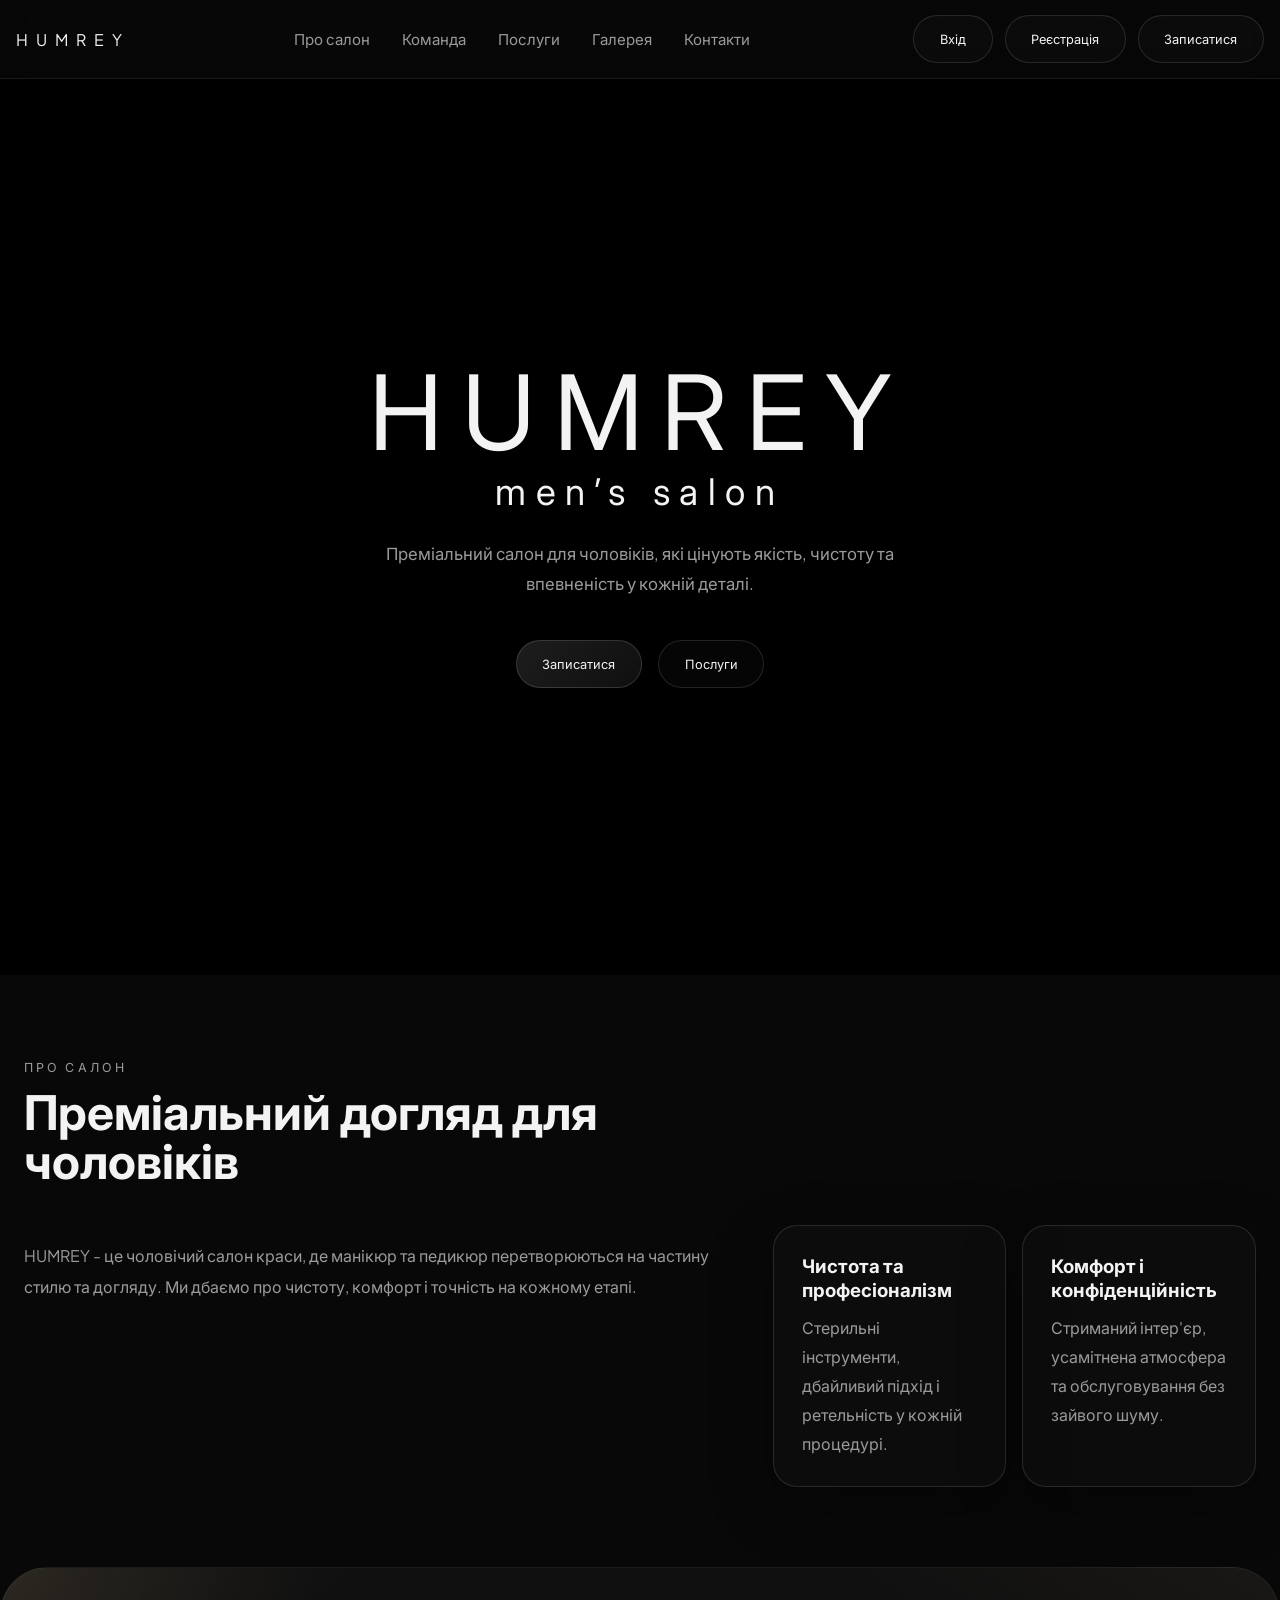
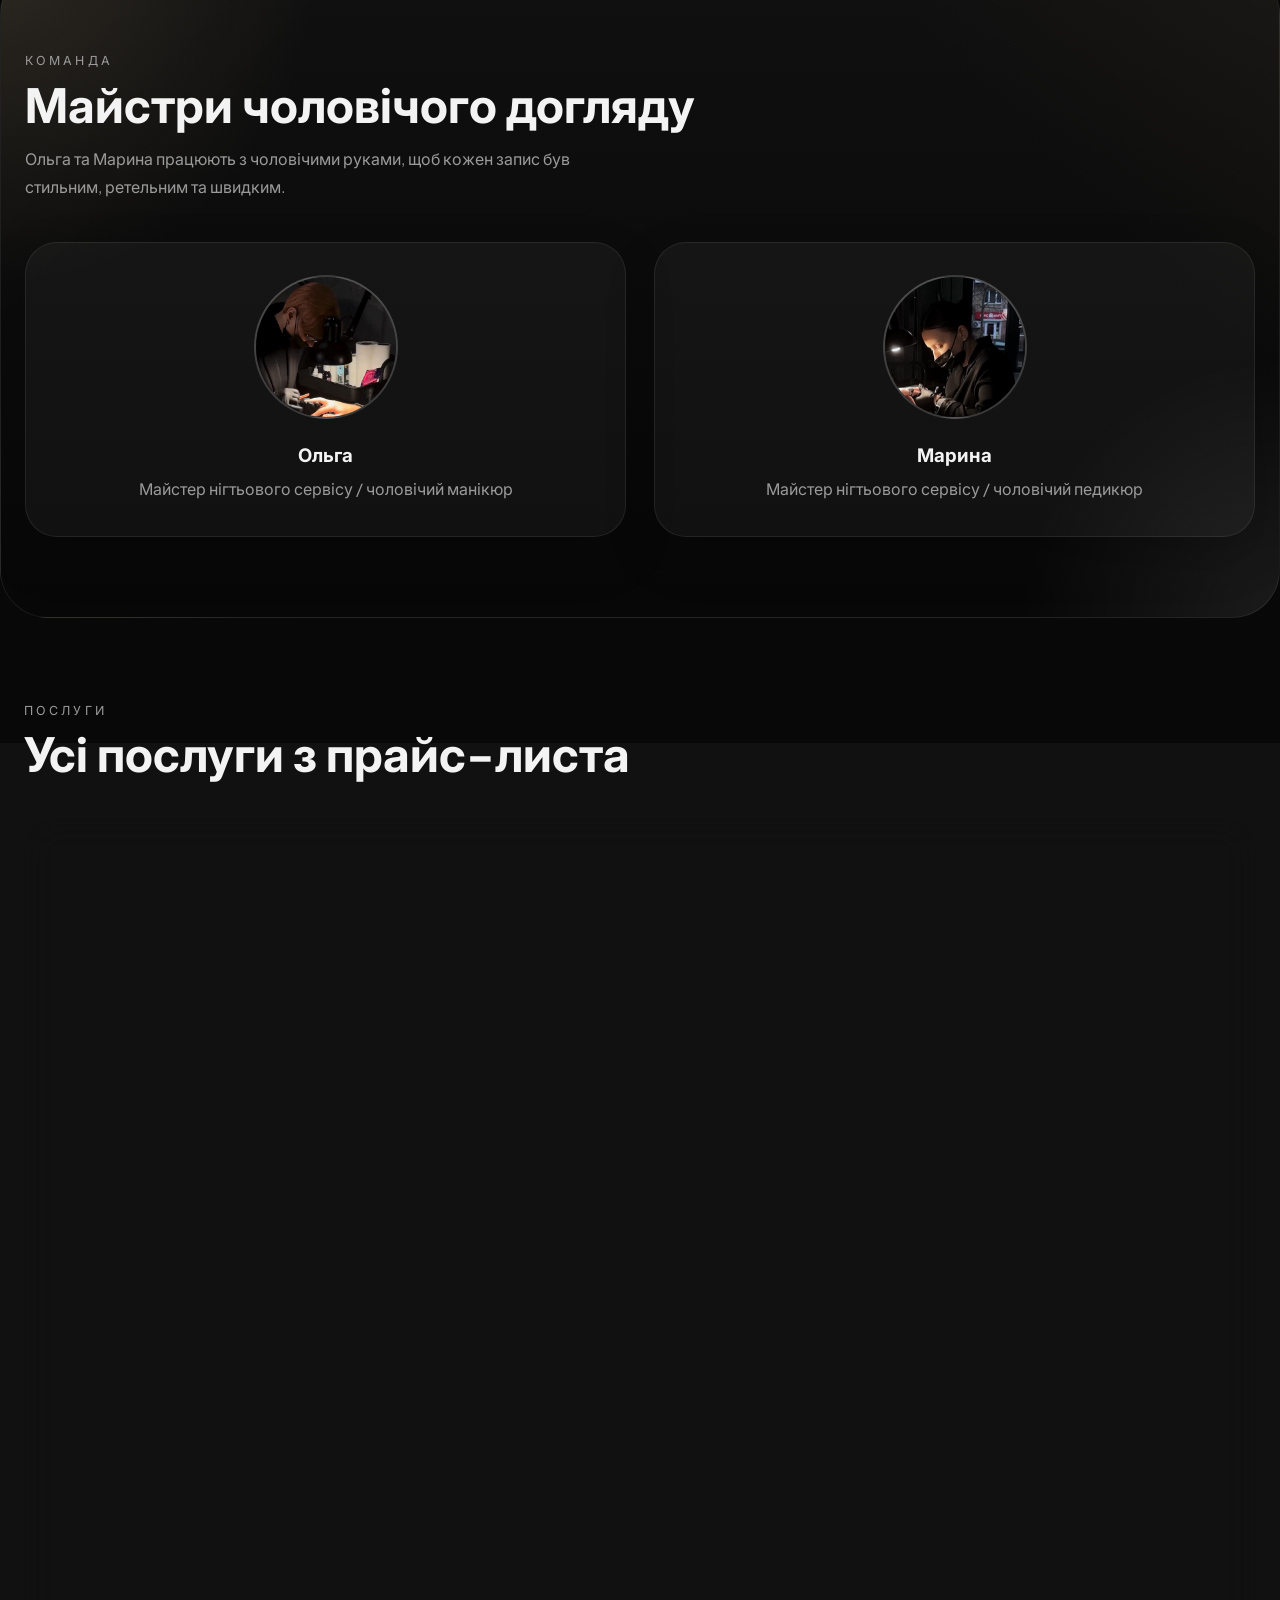
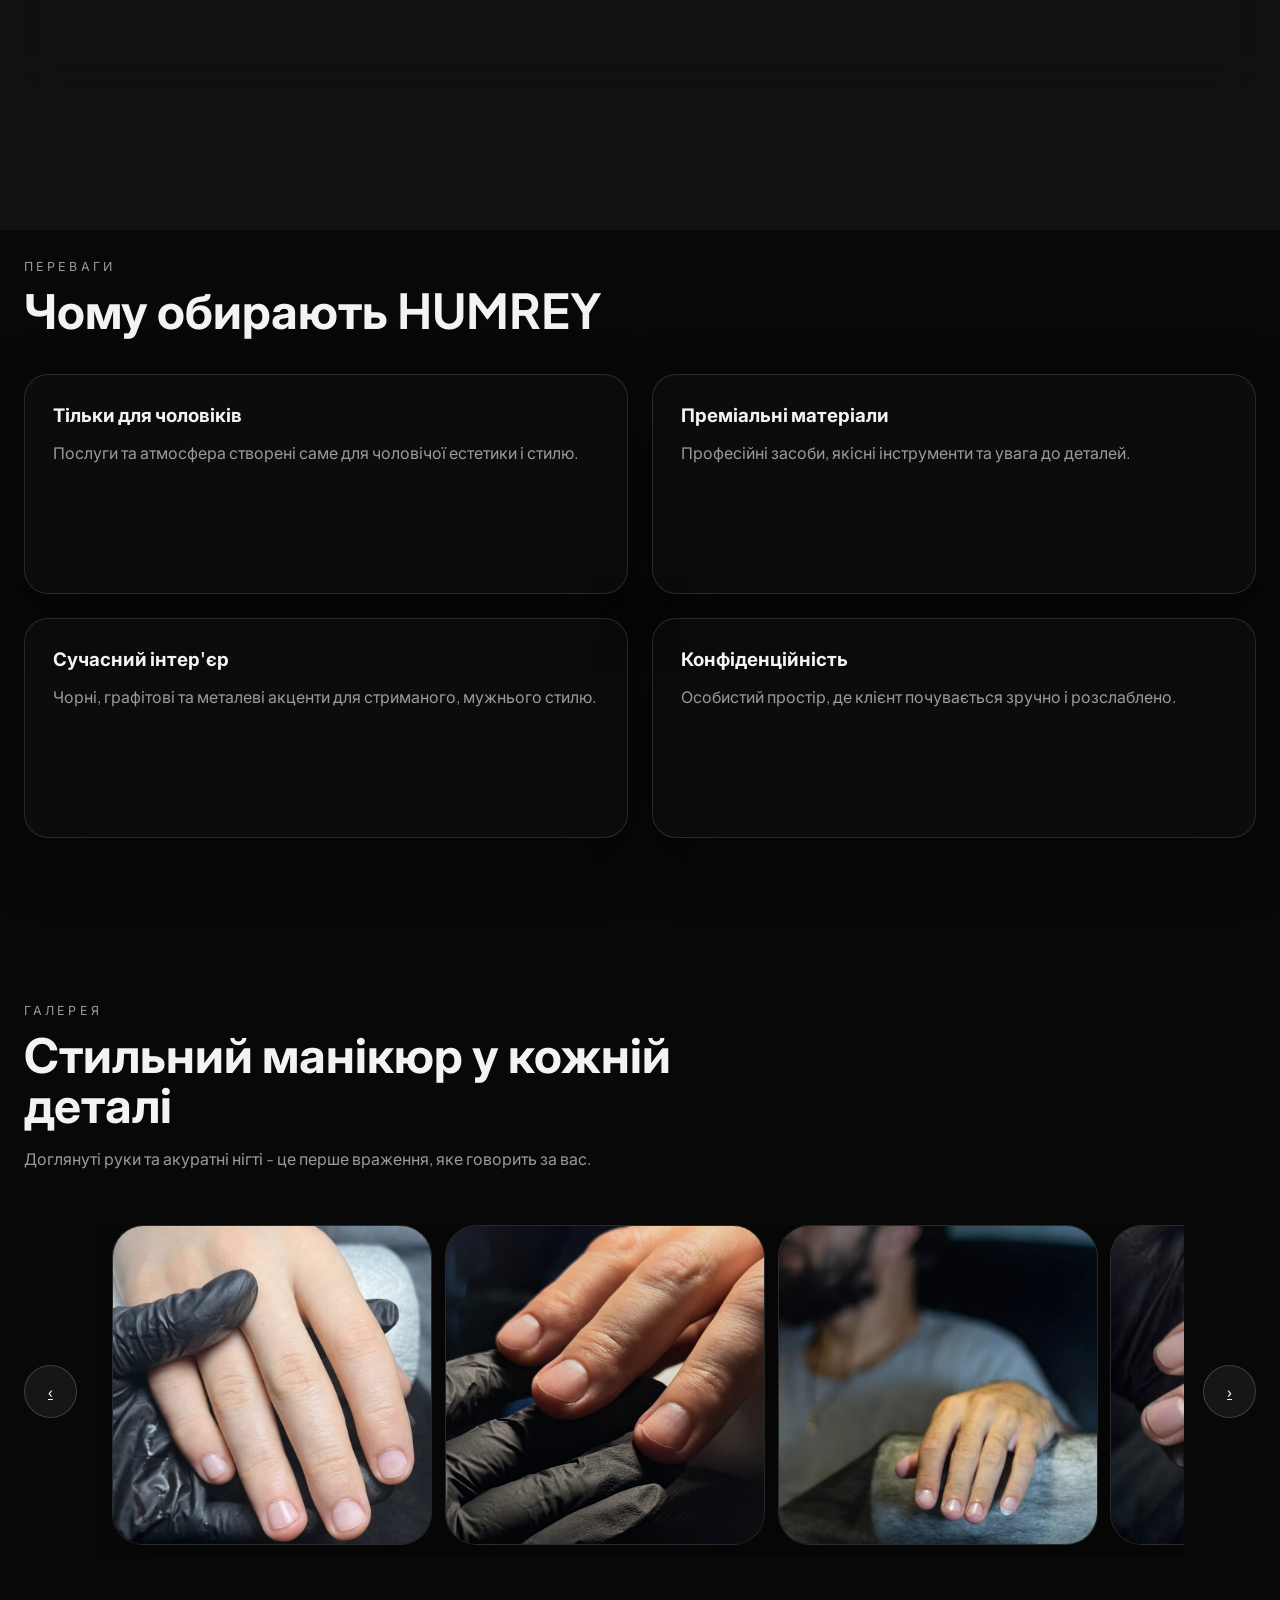
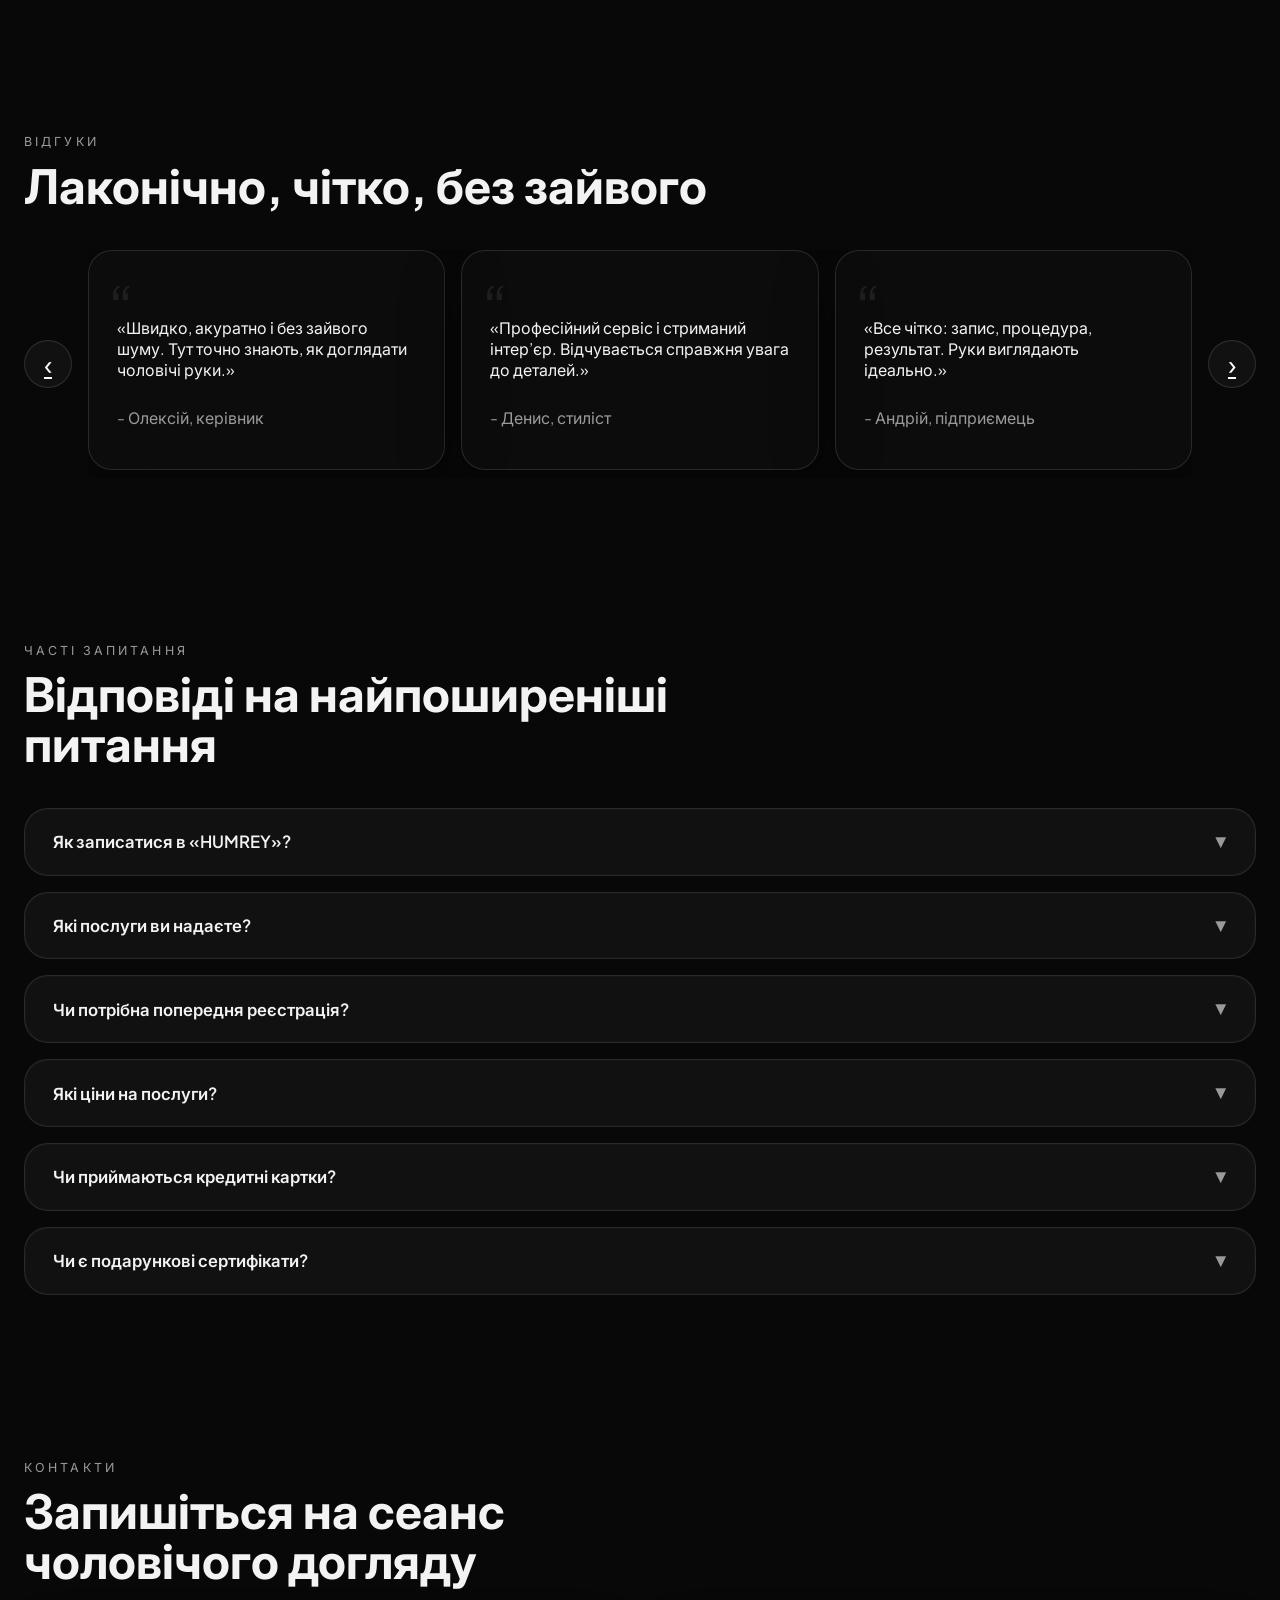
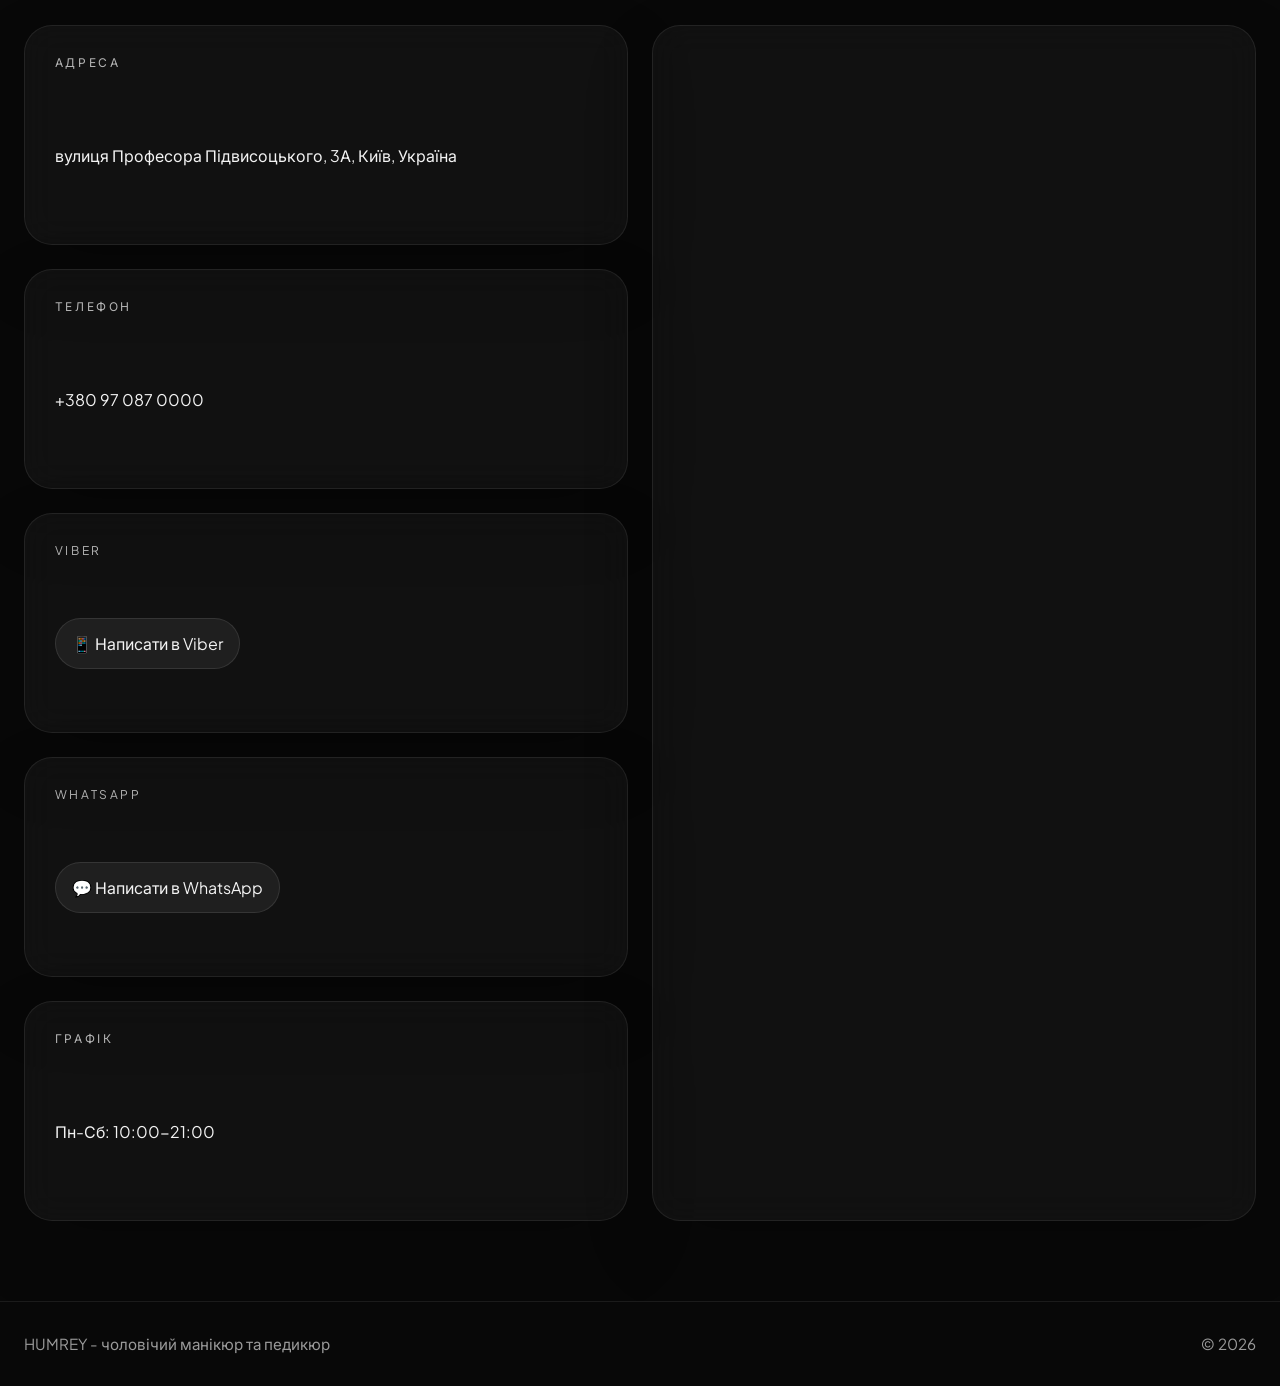
==== index.html @ 4c7852fe "Add files via upload" ====
﻿<!DOCTYPE html>
<html lang="uk">
<head>
  <meta charset="UTF-8">
  <meta name="viewport" content="width=device-width, initial-scale=1.0, viewport-fit=cover, user-scalable=yes">
  <meta name="apple-mobile-web-app-capable" content="yes">
  <meta name="apple-mobile-web-app-status-bar-style" content="black-translucent">
  <title>HUMREY | Чоловічий манікюр та педикюр</title>
  <meta name="description" content="HUMREY - преміальний чоловічий догляд: манікюр, педикюр, SPA та догляд за шкірою рук і стоп.">
  <link rel="preconnect" href="https://fonts.googleapis.com">
  <link rel="preconnect" href="https://fonts.gstatic.com" crossorigin>
  <link href="https://fonts.googleapis.com/css2?family=Inter:wght@400;500;600;700;800&display=swap" rel="stylesheet">
  <link rel="stylesheet" href="style.css">
</head>
<body>
  <header class="topbar">
    <a class='brand' href='#home'>HUMREY</a>
    <nav class="nav">
      <a href="#about">Про салон</a>
      <a href="#team">Команда</a>
      <a href="#services">Послуги</a>
      <a href="#gallery">Галерея</a>
      <a href="#contact">Контакти</a>
    </nav>
    <div class="auth-buttons">
      <button type="button" class='button button-secondary' id="loginTrigger">Вхід</button>
      <button type="button" class='button button-secondary' id="registerTrigger">Реєстрація</button>
      <span class="user-badge hidden" id="userBadge"></span>
      <a class='button button-outline' href='booking.html'>Записатися</a>
    </div>
  </header>

  <main>
    <section class="hero" id="home">
      <video id="heroVideo" class="hero-video" autoplay muted loop playsinline preload="auto" poster="images/hero-poster.jpg">
        <source src="https://cdn.coverr.co/videos/coverr-handsome-man-getting-manicure-4546/1080p.mp4" type="video/mp4">
      </video>
      <div class="hero-overlay"></div>
      <div class="hero-scene" aria-hidden="true">
        <span class="shape shape-1"></span>
        <span class="shape shape-2"></span>
        <span class="shape shape-3"></span>
      </div>
      <div class="hero-content">
        <h1>HUMREY</h1>
        <p class="hero-subtitle">men’s salon</p>
        <p class="hero-text">Преміальний салон для чоловіків, які цінують якість, чистоту та впевненість у кожній деталі.</p>
        <div class="hero-actions">
          <a class='button button-primary' href='booking.html'>Записатися</a>
          <a class='button button-secondary' href='#services'>Послуги</a>
        </div>
      </div>
    </section>

    <section class="section about" id="about">
      <div class="section-header">
        <span>Про салон</span>
        <h2>Преміальний догляд для чоловіків</h2>
      </div>
      <div class="about-grid">
        <p>HUMREY - це чоловічий салон краси, де манікюр та педикюр перетворюються на частину стилю та догляду. Ми дбаємо про чистоту, комфорт і точність на кожному етапі.</p>
        <div class="about-cards">
          <div class="info-card">
            <h3>Чистота та професіоналізм</h3>
            <p>Стерильні інструменти, дбайливий підхід і ретельність у кожній процедурі.</p>
          </div>
          <div class="info-card">
            <h3>Комфорт і конфіденційність</h3>
            <p>Стриманий інтер'єр, усамітнена атмосфера та обслуговування без зайвого шуму.</p>
          </div>
        </div>
      </div>
    </section>

    <section class="section team" id="team">
      <div class="section-header">
        <span>Команда</span>
        <h2>Майстри чоловічого догляду</h2>
        <p class="section-copy">Ольга та Марина працюють з чоловічими руками, щоб кожен запис був стильним, ретельним та швидким.</p>
      </div>
      <div class="team-grid">
        <article class="team-card">
          <div class="team-avatar">
            <img src="images/olgamaster.png" alt="Ольга">
          </div>
          <h3>Ольга</h3>
          <p>Майстер нігтьового сервісу / чоловічий манікюр</p>
        </article>
        <article class="team-card">
          <div class="team-avatar">
            <img src="images/MarinaMaster.png" alt="Марина">
          </div>
          <h3>Марина</h3>
          <p>Майстер нігтьового сервісу / чоловічий педикюр</p>
        </article>
      </div>
    </section>

    <section class="section price-list" id="services">
      <div class="section-header">
        <span>Послуги</span>
        <h2>Усі послуги з прайс-листа</h2>
      </div>
      <div class="price-card">
        <div class="price-category">
          <h3>Manicure + Pedicure</h3>
          <button type="button" class="price-row price-row-button" data-service="Parallel"><span>Parallel</span><strong>2000 UAH</strong></button>
        </div>

        <div class="price-category">
          <h3>Manicure</h3>
          <button type="button" class="price-row price-row-button" data-service="Манікюр Standard"><span>Манікюр Standard</span><strong>900 UAH</strong></button>
          <button type="button" class="price-row price-row-button" data-service="Манікюр SPA"><span>Манікюр SPA</span><strong>1400 UAH</strong></button>
          <button type="button" class="price-row price-row-button" data-service="SPA догляд для рук"><span>SPA догляд для рук</span><strong>500 UAH</strong></button>
          <button type="button" class="price-row price-row-button" data-service="Частковий манікюр"><span>Частковий манікюр</span><strong>500 UAH</strong></button>
        </div>

        <div class="price-category">
          <h3>Pedicure</h3>
          <button type="button" class="price-row price-row-button" data-service="Педикюр Standard"><span>Педикюр Standard</span><strong>1100 UAH</strong></button>
          <button type="button" class="price-row price-row-button" data-service="Педикюр SPA"><span>Педикюр SPA</span><strong>1700 UAH</strong></button>
          <button type="button" class="price-row price-row-button" data-service="SPA догляд для ніг"><span>SPA догляд для ніг</span><strong>600 UAH</strong></button>
          <button type="button" class="price-row price-row-button" data-service="Частковий педикюр"><span>Частковий педикюр</span><strong>600 UAH</strong></button>
          <button type="button" class="price-row price-row-button" data-service="Педикюр подологічний"><span>Педикюр подологічний</span><strong>1550 UAH</strong></button>
        </div>
      </div>
    </section>

    <section class="section advantages">
      <div class="section-header">
        <span>Переваги</span>
        <h2>Чому обирають HUMREY</h2>
      </div>
      <div class="advantages-grid">
        <div class="advantage-item">
          <h3>Тільки для чоловіків</h3>
          <p>Послуги та атмосфера створені саме для чоловічої естетики і стилю.</p>
        </div>
        <div class="advantage-item">
          <h3>Преміальні матеріали</h3>
          <p>Професійні засоби, якісні інструменти та увага до деталей.</p>
        </div>
        <div class="advantage-item">
          <h3>Сучасний інтер'єр</h3>
          <p>Чорні, графітові та металеві акценти для стриманого, мужнього стилю.</p>
        </div>
        <div class="advantage-item">
          <h3>Конфіденційність</h3>
          <p>Особистий простір, де клієнт почувається зручно і розслаблено.</p>
        </div>
      </div>
    </section>

    <section class="section gallery" id="gallery">
      <div class="section-header">
        <span>Галерея</span>
        <h2>Стильний манікюр у кожній деталі</h2>
        <p class="section-copy">Доглянуті руки та акуратні нігті - це перше враження, яке говорить за вас.</p>
      </div>
      <div class="gallery-wrapper">
        <a class="gallery-nav gallery-nav--prev" href="#gallery-item-1" aria-label="Перейти до першої фотографії">‹</a>
        <div class="gallery-slider" aria-label="Слайдер фотографій">
          <div class="gallery-item" id="gallery-item-1">
            <img src="images/gallery-1.jpg" alt="Чоловічий манікюр">
          </div>
          <div class="gallery-item" id="gallery-item-2">
            <img src="images/gallery-2.jpg" alt="Педикюр у салоні">
          </div>
          <div class="gallery-item" id="gallery-item-3">
            <img src="images/gallery-3.webp" alt="Доглянуті руки">
          </div>
          <div class="gallery-item" id="gallery-item-4">
            <img src="images/gallery-4.jpg" alt="Салонний сервіс">
          </div>
          <div class="gallery-item" id="gallery-item-5">
            <img src="images/gallery-5.jpg" alt="Стильний догляд">
          </div>
        </div>
        <a class="gallery-nav gallery-nav--next" href="#gallery-item-5" aria-label="Перейти до останньої фотографії">›</a>
      </div>
    </section>

    <section class="section testimonials">
      <div class="section-header">
        <span>Відгуки</span>
        <h2>Лаконічно, чітко, без зайвого</h2>
      </div>
      <div class="testimonial-wrapper">
        <a class="testimonial-nav testimonial-nav--prev" href="#testimonial-1" aria-label="Перейти до першого відгуку">‹</a>
        <div class="testimonial-slider" aria-label="Слайдер відгуків">
          <article class="testimonial-card" id="testimonial-1">
            <p>«Швидко, акуратно і без зайвого шуму. Тут точно знають, як доглядати чоловічі руки.»</p>
            <span>- Олексій, керівник</span>
          </article>
          <article class="testimonial-card" id="testimonial-2">
            <p>«Професійний сервіс і стриманий інтер'єр. Відчувається справжня увага до деталей.»</p>
            <span>- Денис, стиліст</span>
          </article>
          <article class="testimonial-card" id="testimonial-3">
            <p>«Все чітко: запис, процедура, результат. Руки виглядають ідеально.»</p>
            <span>- Андрій, підприємець</span>
          </article>
        </div>
        <a class="testimonial-nav testimonial-nav--next" href="#testimonial-3" aria-label="Перейти до останнього відгуку">›</a>
      </div>
    </section>

    <section class="section faq" id="faq">
      <div class="section-header">
        <span>Часті запитання</span>
        <h2>Відповіді на найпоширеніші питання</h2>
      </div>
      <div class="faq-list">
        <details class="faq-item">
          <summary>Як записатися в «HUMREY»?</summary>
          <div class="faq-content">
            <p>Натисніть на кнопку «Записатися», оберіть зручний час і заповніть форму. Ми підтвердимо ваш запис протягом кількох хвилин.</p>
          </div>
        </details>
        <details class="faq-item">
          <summary>Які послуги ви надаєте?</summary>
          <div class="faq-content">
            <p>Чоловічий манікюр, педикюр, SPA-догляд, лікувальні процедури для рук і стоп у стриманому інтер’єрі.</p>
          </div>
        </details>
        <details class="faq-item">
          <summary>Чи потрібна попередня реєстрація?</summary>
          <div class="faq-content">
            <p>Так, ми працюємо за записом, щоб забезпечити комфорт і вчасне обслуговування кожного клієнта.</p>
          </div>
        </details>
        <details class="faq-item">
          <summary>Які ціни на послуги?</summary>
          <div class="faq-content">
            <p>Ціни доступні у блоці «Послуги» на сайті. Якщо потрібна допомога з вибором — напишіть або зателефонуйте.</p>
          </div>
        </details>
        <details class="faq-item">
          <summary>Чи приймаються кредитні картки?</summary>
          <div class="faq-content">
            <p>Так, ми приймаємо всі популярні кредитні та дебетові картки, а також безготівкові платежі.</p>
          </div>
        </details>
        <details class="faq-item">
          <summary>Чи є подарункові сертифікати?</summary>
          <div class="faq-content">
            <p>Так, ми пропонуємо подарункові сертифікати на будь-які послуги — ідеально для подарунка близькій людині.</p>
          </div>
        </details>
      </div>
    </section>

    <section class="section contact" id="contact">
      <div class="section-header">
        <span>Контакти</span>
        <h2>Запишіться на сеанс чоловічого догляду</h2>
      </div>
      <div class="contact-grid contact-grid--map">
        <div class="contact-stack">
          <div class="contact-card">
            <p class="contact-label">Адреса</p>
            <p>вулиця Професора Підвисоцького, 3А, Київ, Україна</p>
          </div>
          <div class="contact-card">
            <p class="contact-label">Телефон</p>
            <p><a href="tel:+380970870000">+380 97 087 0000</a></p>
          </div>
          <div class="contact-card">
            <p class="contact-label">Viber</p>
            <p><a class="contact-link contact-link--viber" href="viber://contact?number=%2B380970870000">📱 Написати в Viber</a></p>
          </div>
          <div class="contact-card">
            <p class="contact-label">WhatsApp</p>
            <p><a class="contact-link contact-link--whatsapp" href="https://api.whatsapp.com/send/?phone=%2B380970870000" target="_blank" rel="noopener noreferrer">💬 Написати в WhatsApp</a></p>
          </div>
          <div class="contact-card">
            <p class="contact-label">Графік</p>
            <p>Пн-Сб: 10:00-21:00</p>
          </div>
        </div>
        <div class="contact-card contact-card--map">
          <iframe
            class="contact-map"
            src="https://maps.google.com/maps?width=100%25&height=600&q=%D0%B2%D1%83%D0%BB%D0%B8%D1%86%D1%8F%20%D0%9F%D1%80%D0%BE%D1%84%D0%B5%D1%81%D0%BE%D1%80%D0%B0%20%D0%9F%D1%96%D0%B4%D0%B2%D0%B8%D1%81%D0%BE%D1%86%D1%8C%D0%BA%D0%BE%D0%B3%D0%BE%2C%203%D0%90%2C%20Kyiv%2C%20Ukraine&ie=UTF8&t=&z=17&iwloc=B&output=embed"
            loading="lazy"
            referrerpolicy="no-referrer-when-downgrade"
            aria-label="Карта місцезнаходження HUMREY"
          ></iframe>
        </div>
      </div>
    </section>
  </main>

  <div class="auth-overlay hidden" id="authModal" aria-hidden="true">
    <div class="auth-modal">
      <button type="button" class="auth-close" id="closeAuthModal">×</button>
      <div class="auth-tabs">
        <button type="button" class="auth-tab active" id="loginTab">Вхід</button>
        <button type="button" class="auth-tab" id="registerTab">Реєстрація</button>
      </div>
      <div class="auth-content">
        <form id="loginForm" class="auth-form">
          <h3>Увійти</h3>
          <div class="form-group">
            <label for="loginUsername">Логін</label>
            <input class="form-control" type="text" id="loginUsername" name="loginUsername" placeholder="Ваш логін" required>
          </div>
          <div class="form-group password-group">
            <label for="loginPassword">Пароль</label>
            <div class="password-field">
              <input class="form-control" type="password" id="loginPassword" name="loginPassword" placeholder="••••••••" required>
            </div>
            <button type="button" class="password-toggle" data-target="loginPassword" aria-label="Показати пароль">
              <span class="password-toggle-box"></span>
              <span class="password-toggle-label">Показать пароль</span>
              <span class="password-toggle-icon">👁</span>
            </button>
          </div>
          <button class="button button-primary" type="submit">Увійти</button>
        </form>
        <form id="registerForm" class="auth-form hidden">
          <h3>Реєстрація</h3>
          <div class="form-group">
            <label for="registerLogin">Логін</label>
            <input class="form-control" type="text" id="registerLogin" name="registerLogin" placeholder="Ваш логін" required>
          </div>
          <div class="form-group">
            <label for="registerEmail">Email</label>
            <input class="form-control" type="email" id="registerEmail" name="registerEmail" placeholder="example@mail.com" required>
          </div>
          <div class="form-group password-group">
            <label for="registerPassword">Пароль</label>
            <div class="password-field">
              <input class="form-control" type="password" id="registerPassword" name="registerPassword" placeholder="••••••••" required>
            </div>
            <button type="button" class="password-toggle" data-target="registerPassword" aria-label="Показати пароль">
              <span class="password-toggle-box"></span>
              <span class="password-toggle-label">Показать пароль</span>
              <span class="password-toggle-icon">👁</span>
            </button>
          </div>
          <div class="form-group password-group">
            <label for="registerConfirm">Підтвердження пароля</label>
            <div class="password-field">
              <input class="form-control" type="password" id="registerConfirm" name="registerConfirm" placeholder="••••••••" required>
            </div>
            <button type="button" class="password-toggle" data-target="registerConfirm" aria-label="Показати пароль">
              <span class="password-toggle-box"></span>
              <span class="password-toggle-label">Показать пароль</span>
              <span class="password-toggle-icon">👁</span>
            </button>
          </div>
          <button class="button button-primary" type="submit">Зареєструватися</button>
        </form>
      </div>
      <p class="auth-message" id="authMessage"></p>
    </div>
  </div>

  <div class="auth-overlay hidden" id="profileModal" aria-hidden="true">
    <div class="auth-modal">
      <button type="button" class="auth-close" id="closeProfileModal">×</button>
      <h3>Профіль</h3>
      <p class="profile-summary" id="profileSummary">Тут відображається ваш акаунт.</p>
      <div class="profile-actions">
        <button type="button" class="button button-secondary hidden" id="adminAddButton">Додати адміністратора</button>
        <button type="button" class="button button-secondary hidden" id="adminActiveRecordsButton">Активні записи</button>
        <button type="button" class="button button-secondary hidden" id="adminSubscriptionButton">Підтвердження підписки</button>
        <button type="button" class="button button-secondary hidden" id="adminEditSiteButton">Редагувати сайт</button>
        <button type="button" class="button button-danger" id="profileLogout">Вийти</button>
      </div>
    </div>
  </div>

  <div class="confirm-overlay hidden" id="subscriptionConfirmOverlay" aria-hidden="true">
    <div class="confirm-card" role="dialog" aria-modal="true" aria-labelledby="confirmTitle" aria-describedby="confirmMessage">
      <h2 id="confirmTitle">Підтвердження підписки</h2>
      <p id="confirmMessage">Тут відображається платіж на підтвердження. Ви можете підтвердити або відхилити оплату.</p>
      <p class="confirm-status" id="subscriptionConfirmStatus"></p>
      <div class="confirm-actions">
        <button class="button button-secondary" type="button" id="cancelSubscriptionConfirm">Відміна</button>
        <button class="button button-primary" type="button" id="confirmSubscriptionBtn">Підтвердити</button>
        <button class="button button-secondary" type="button" id="rejectSubscriptionBtn">Відхилити</button>
      </div>
    </div>
  </div>

  <div class="auth-overlay hidden" id="siteEditorModal" aria-hidden="true">
    <div class="auth-modal site-editor-modal">
      <button type="button" class="auth-close" id="closeSiteEditorModal">×</button>
      <h3>Редагувати сайт</h3>
      <div class="auth-tabs site-editor-tabs">
        <button type="button" class="auth-tab active" data-panel="servicesPanel">Послуги</button>
        <button type="button" class="auth-tab" data-panel="galleryPanel">Галерея</button>
        <button type="button" class="auth-tab" data-panel="reviewsPanel">Відгуки</button>
      </div>
      <div class="auth-content site-editor-content">
        <section id="servicesPanel" class="site-editor-panel">
          <div class="editor-section">
            <h4>Послуги</h4>
            <div class="editor-list" id="servicesEditorList"></div>
            <form id="serviceForm" class="admin-add-form">
              <h4>Додати або змінити послугу</h4>
              <input type="hidden" id="serviceIndex" value="-1">
              <div class="form-group">
                <label for="serviceCategory">Категорія</label>
                <input class="form-control" type="text" id="serviceCategory" placeholder="Manicure / Pedicure / Інше">
              </div>
              <div class="form-group">
                <label for="serviceName">Назва послуги</label>
                <input class="form-control" type="text" id="serviceName" placeholder="Манікюр Standard">
              </div>
              <div class="form-group">
                <label for="servicePrice">Ціна</label>
                <input class="form-control" type="text" id="servicePrice" placeholder="900">
              </div>
              <div class="editor-actions">
                <button class="button button-primary" type="submit">Зберегти послугу</button>
                <button type="button" class="button button-secondary" id="serviceFormReset">Очистити</button>
              </div>
            </form>
          </div>
        </section>
        <section id="galleryPanel" class="site-editor-panel hidden">
          <div class="editor-section">
            <h4>Галерея</h4>
            <div class="editor-list" id="galleryEditorList"></div>
            <form id="galleryForm" class="admin-add-form">
              <h4>Додати або змінити фото</h4>
              <input type="hidden" id="galleryIndex" value="-1">
              <div class="form-group">
                <label for="galleryFileInput">Файл зображення</label>
                <div class="file-picker">
                  <input type="file" class="file-input" id="galleryFileInput" accept="image/*">
                  <button type="button" class="button button-secondary file-picker-button" id="galleryFileButton">Вибрати файл</button>
                  <span class="file-picker-name" id="galleryFileName">Немає обраного файлу</span>
                </div>
                <div class="drop-zone" id="galleryDropZone">Перетягніть фото сюди або торкніться, щоб вибрати</div>
              </div>
              <div class="form-group">
                <label for="galleryUrl">URL зображення</label>
                <input class="form-control" type="text" id="galleryUrl" placeholder="images/gallery-6.jpg або data URL">
              </div>
              <div class="form-group">
                <label for="galleryAlt">Підпис для фото</label>
                <input class="form-control" type="text" id="galleryAlt" placeholder="Чоловічий манікюр">
              </div>
              <div class="editor-actions">
                <button class="button button-primary" type="submit">Зберегти фото</button>
                <button type="button" class="button button-secondary" id="galleryFormReset">Очистити</button>
              </div>
            </form>
          </div>
        </section>
        <section id="reviewsPanel" class="site-editor-panel hidden">
          <div class="editor-section">
            <h4>Відгуки</h4>
            <div class="editor-list" id="reviewsEditorList"></div>
            <form id="reviewForm" class="admin-add-form">
              <h4>Додати або змінити відгук</h4>
              <input type="hidden" id="reviewIndex" value="-1">
              <div class="form-group">
                <label for="reviewText">Техст відгуку</label>
                <textarea class="form-control" id="reviewText" rows="3" placeholder="Текст відгуку"></textarea>
              </div>
              <div class="form-group">
                <label for="reviewAuthor">Автор</label>
                <input class="form-control" type="text" id="reviewAuthor" placeholder="Ім’я, посада">
              </div>
              <div class="editor-actions">
                <button class="button button-primary" type="submit">Зберегти відгук</button>
                <button type="button" class="button button-secondary" id="reviewFormReset">Очистити</button>
              </div>
            </form>
          </div>
        </section>
      </div>
      <p class="auth-message" id="siteEditorMessage"></p>
    </div>
  </div>

  <div class="auth-overlay hidden" id="priceListModal" aria-hidden="true">
    <div class="auth-modal price-modal">
      <button type="button" class="auth-close" id="closePriceModal">×</button>
      <h3>Прайс-лист</h3>
      <div class="price-card">
        <div class="price-category">
          <h3>Manicure + Pedicure</h3>
          <button type="button" class="price-row price-row-button" data-service="Parallel"><span>Parallel</span><strong>2000 UAH</strong></button>
        </div>
        <div class="price-category">
          <h3>Manicure</h3>
          <button type="button" class="price-row price-row-button" data-service="Манікюр Standard"><span>Манікюр Standard</span><strong>900 UAH</strong></button>
          <button type="button" class="price-row price-row-button" data-service="Манікюр SPA"><span>Манікюр SPA</span><strong>1400 UAH</strong></button>
          <button type="button" class="price-row price-row-button" data-service="SPA догляд для рук"><span>SPA догляд для рук</span><strong>500 UAH</strong></button>
          <button type="button" class="price-row price-row-button" data-service="Частковий манікюр"><span>Частковий манікюр</span><strong>500 UAH</strong></button>
        </div>
        <div class="price-category">
          <h3>Pedicure</h3>
          <button type="button" class="price-row price-row-button" data-service="Педикюр Standard"><span>Педикюр Standard</span><strong>1100 UAH</strong></button>
          <button type="button" class="price-row price-row-button" data-service="Педикюр SPA"><span>Педикюр SPA</span><strong>1700 UAH</strong></button>
          <button type="button" class="price-row price-row-button" data-service="SPA догляд для ніг"><span>SPA догляд для ніг</span><strong>600 UAH</strong></button>
          <button type="button" class="price-row price-row-button" data-service="Частковий педикюр"><span>Частковий педикюр</span><strong>600 UAH</strong></button>
          <button type="button" class="price-row price-row-button" data-service="Педикюр подологічний"><span>Педикюр подологічний</span><strong>1550 UAH</strong></button>
        </div>
      </div>
      <div class="price-detail hidden" id="priceDetailPanel">
        <h4 id="priceDetailTitle">Оберіть послугу</h4>
        <p id="priceDetailDescription">Натисніть будь-яку послугу з прайсу, щоб побачити докладний опис.</p>
        <p class="price-detail-price" id="priceDetailPrice"></p>
      </div>
    </div>
  </div>

  <footer class="footer">
    <span>HUMREY - чоловічий манікюр та педикюр</span>
    <span>© 2026</span>
  </footer>

  <script>
    document.addEventListener('DOMContentLoaded', function() {
      const loginTrigger = document.getElementById('loginTrigger');
      const registerTrigger = document.getElementById('registerTrigger');
      const userBadge = document.getElementById('userBadge');
      const authModal = document.getElementById('authModal');
      const closeAuthModal = document.getElementById('closeAuthModal');
      const loginTab = document.getElementById('loginTab');
      const registerTab = document.getElementById('registerTab');
      const loginForm = document.getElementById('loginForm');
      const registerForm = document.getElementById('registerForm');
      const authMessage = document.getElementById('authMessage');
      const loginUsername = document.getElementById('loginUsername');
      const loginPassword = document.getElementById('loginPassword');
      const registerLogin = document.getElementById('registerLogin');
      const registerEmail = document.getElementById('registerEmail');
      const registerPassword = document.getElementById('registerPassword');
      const registerConfirm = document.getElementById('registerConfirm');
      const profileModal = document.getElementById('profileModal');
      const closeProfileButton = document.getElementById('closeProfileModal');
      const profileSummary = document.getElementById('profileSummary');
      const profileLogout = document.getElementById('profileLogout');
      const adminAddButton = document.getElementById('adminAddButton');
      const adminActiveRecordsButton = document.getElementById('adminActiveRecordsButton');
      const adminSubscriptionButton = document.getElementById('adminSubscriptionButton');
      const adminEditSiteButton = document.getElementById('adminEditSiteButton');
      const siteEditorModal = document.getElementById('siteEditorModal');
      const closeSiteEditorModal = document.getElementById('closeSiteEditorModal');
      const siteEditorTabs = document.querySelectorAll('#siteEditorModal .site-editor-tabs .auth-tab');
      const siteEditorPanels = document.querySelectorAll('#siteEditorModal .site-editor-panel');
      const servicesEditorList = document.getElementById('servicesEditorList');
      const galleryEditorList = document.getElementById('galleryEditorList');
      const reviewsEditorList = document.getElementById('reviewsEditorList');
      const touchState = { startX: null, startY: null };
      const serviceForm = document.getElementById('serviceForm');
      const galleryForm = document.getElementById('galleryForm');
      const reviewForm = document.getElementById('reviewForm');
      const serviceIndexInput = document.getElementById('serviceIndex');
      const galleryIndexInput = document.getElementById('galleryIndex');
      const reviewIndexInput = document.getElementById('reviewIndex');
      const serviceCategoryInput = document.getElementById('serviceCategory');
      const serviceNameInput = document.getElementById('serviceName');
      const servicePriceInput = document.getElementById('servicePrice');
      const galleryFileInput = document.getElementById('galleryFileInput');
      const galleryDropZone = document.getElementById('galleryDropZone');
      const galleryUrlInput = document.getElementById('galleryUrl');
      const galleryAltInput = document.getElementById('galleryAlt');
      const galleryFileButton = document.getElementById('galleryFileButton');
      const galleryFileName = document.getElementById('galleryFileName');
      const reviewTextInput = document.getElementById('reviewText');
      const reviewAuthorInput = document.getElementById('reviewAuthor');
      const siteEditorMessage = document.getElementById('siteEditorMessage');
      const subscriptionConfirmOverlay = document.getElementById('subscriptionConfirmOverlay');
      const cancelSubscriptionConfirm = document.getElementById('cancelSubscriptionConfirm');
      const confirmSubscriptionBtn = document.getElementById('confirmSubscriptionBtn');
      const rejectSubscriptionBtn = document.getElementById('rejectSubscriptionBtn');
      const subscriptionConfirmStatus = document.getElementById('subscriptionConfirmStatus');
      const passwordToggles = document.querySelectorAll('.password-toggle');

      const storageUsersKey = 'humreyUsers';
      const storageCurrentUserKey = 'humreyCurrentUser';

      const getUsers = () => {
        const saved = localStorage.getItem(storageUsersKey);
        if (!saved) return [];
        try {
          return JSON.parse(saved);
        } catch {
          localStorage.removeItem(storageUsersKey);
          return [];
        }
      };

      const saveUsers = users => {
        localStorage.setItem(storageUsersKey, JSON.stringify(users));
      };

      const normalizeValue = value => String(value || '').trim().toLowerCase();
      const getCurrentUserLogin = () => localStorage.getItem(storageCurrentUserKey);
      const getCurrentUserObj = () => {
        const currentValue = getCurrentUserLogin();
        if (!currentValue) return null;
        const lookup = normalizeValue(currentValue);
        const users = getUsers();
        const user = users.find(user => normalizeValue(user.login) === lookup || normalizeValue(user.email) === lookup) || null;
        if (user && !user.role) {
          user.role = normalizeValue(user.login) === 'ownersite123' ? 'admin' : 'user';
        }
        if (!user && lookup === 'ownersite123') {
          return { login: 'OwnerSite123', email: 'osnovnoyakk678@gmail.com', role: 'admin' };
        }
        return user;
      };
      const isAdminUser = () => {
        const currentUser = getCurrentUserObj();
        return !!currentUser && (normalizeValue(currentUser.login) === 'ownersite123' || currentUser.role === 'admin');
      };
      const setCurrentUser = login => localStorage.setItem(storageCurrentUserKey, login);
      const clearCurrentUser = () => localStorage.removeItem(storageCurrentUserKey);

      const initPasswordToggles = () => {
        passwordToggles.forEach(toggle => {
          const targetInput = document.getElementById(toggle.dataset.target);
          if (!targetInput) return;
          const icon = toggle.querySelector('.password-toggle-icon');
          const label = toggle.querySelector('.password-toggle-label');
          toggle.addEventListener('click', event => {
            event.preventDefault();
            event.stopPropagation();
            const isHidden = targetInput.type === 'password';
            targetInput.type = isHidden ? 'text' : 'password';
            if (icon) icon.textContent = isHidden ? '🙈' : '👁';
            if (label) label.textContent = isHidden ? 'Сховати пароль' : 'Показати пароль';
            toggle.setAttribute('aria-label', isHidden ? 'Сховати пароль' : 'Показати пароль');
          });
        });
      };

      const syncStorageState = event => {
        if (!event.key) return;
        if (['humreyUsers', 'humreyCurrentUser'].includes(event.key)) {
          updateAuthState();
        }
      };
      window.addEventListener('storage', syncStorageState);

      const openProfileModal = () => {
        const currentUser = getCurrentUserObj();
        const adminVisible = isAdminUser();
        profileSummary.textContent = currentUser
          ? `Ви в системі як ${currentUser.login}${adminVisible ? ' (Адмін)' : ''}`
          : 'Ви не ввійшли в акаунт.';
        setVisible(adminAddButton, adminVisible);
        setVisible(adminActiveRecordsButton, adminVisible);
        setVisible(adminSubscriptionButton, adminVisible);
        setVisible(adminEditSiteButton, adminVisible);
        profileModal.classList.remove('hidden');
        profileModal.setAttribute('aria-hidden', 'false');
      };

      const closeProfileModal = () => {
        profileModal.classList.add('hidden');
        profileModal.setAttribute('aria-hidden', 'true');
      };

      const handleSwipeStart = event => {
        if (!event.touches || event.touches.length !== 1) return;
        touchState.startX = event.touches[0].clientX;
        touchState.startY = event.touches[0].clientY;
      };

      const showTopbar = () => document.body.classList.remove('topbar-hidden');
      const hideTopbar = () => document.body.classList.add('topbar-hidden');

      const handleSwipeEnd = event => {
        if (touchState.startY === null || !event.changedTouches || event.changedTouches.length !== 1) return;
        const dx = event.changedTouches[0].clientX - touchState.startX;
        const dy = event.changedTouches[0].clientY - touchState.startY;
        const threshold = 45;
        const topAreaLimit = Math.min(window.innerHeight * 0.15, 100);
        const startedNearTop = touchState.startY <= topAreaLimit;
        if (Math.abs(dy) > Math.abs(dx) && Math.abs(dy) > threshold && startedNearTop) {
          if (dy > 0) {
            showTopbar();
          } else {
            hideTopbar();
          }
        }
        touchState.startX = null;
        touchState.startY = null;
      };

      const getPendingOrder = () => {
        try {
          return JSON.parse(localStorage.getItem('humrayPendingOrder')) || null;
        } catch {
          localStorage.removeItem('humrayPendingOrder');
          return null;
        }
      };

      const savePendingOrder = order => {
        localStorage.setItem('humrayPendingOrder', JSON.stringify(order));
      };

      const getSavedCard = () => {
        try {
          return JSON.parse(localStorage.getItem('humrayCard')) || null;
        } catch {
          localStorage.removeItem('humrayCard');
          return null;
        }
      };

      const saveSubscription = subscription => {
        localStorage.setItem('humraySubscription', JSON.stringify(subscription));
      };

      const getSubscriptionDuration = planKey => {
        if (planKey === 'pro') return { durationMonths: 6 };
        if (planKey === 'max') return { durationMonths: 12 };
        return { durationMonths: 1 };
      };

      const calculateExpiryDate = ({ durationMonths = 0, durationDays = 0 } = {}) => {
        const expiry = new Date();
        if (durationDays) expiry.setDate(expiry.getDate() + durationDays);
        if (durationMonths) expiry.setMonth(expiry.getMonth() + durationMonths);
        return expiry;
      };

      const createSubscriptionFromOrder = order => {
        if (!order || order.status !== 'confirmed') return null;
        const card = getSavedCard() || {};
        const duration = getSubscriptionDuration(order.planKey);
        const expiresAt = calculateExpiryDate(duration).toISOString();
        const subscription = {
          email: card.email || '',
          number: card.number || '',
          expiry: card.expiry || '',
          planName: order.planName || '',
          durationMonths: duration.durationMonths || 0,
          durationDays: duration.durationDays || 0,
          expiresAt,
          purchasedAt: new Date().toISOString(),
          status: 'confirmed'
        };
        saveSubscription(subscription);
        return subscription;
      };

      const formatOrderDate = isoDate => {
        try {
          return new Date(isoDate).toLocaleDateString('ru-RU', { day: '2-digit', month: '2-digit', year: 'numeric' });
        } catch {
          return isoDate || '—';
        }
      };

      const updateSubscriptionConfirmUI = () => {
        const order = getPendingOrder();
        if (!order) {
          document.getElementById('confirmTitle').textContent = 'Немає платіжних заявок';
          document.getElementById('confirmMessage').textContent = 'Поки що немає платіжних заявок на підтвердження.';
          subscriptionConfirmStatus.textContent = '';
          confirmSubscriptionBtn.style.display = 'none';
          rejectSubscriptionBtn.style.display = 'none';
          return;
        }

        if (order.status === 'pending') {
          document.getElementById('confirmTitle').textContent = 'Очікує підтвердження';
          document.getElementById('confirmMessage').textContent = 'Є платіж, який потребує підтвердження або відхилення.';
          subscriptionConfirmStatus.textContent = `План: ${order.planName} · Сума: ${order.amount} · Створено: ${formatOrderDate(order.createdAt)}`;
          confirmSubscriptionBtn.style.display = '';
          rejectSubscriptionBtn.style.display = '';
          confirmSubscriptionBtn.disabled = false;
          rejectSubscriptionBtn.disabled = false;
          return;
        }

        if (order.status === 'confirmed') {
          document.getElementById('confirmTitle').textContent = 'Платіж підтверджено';
          document.getElementById('confirmMessage').textContent = 'Підписка успішно активована.';
          subscriptionConfirmStatus.textContent = `План: ${order.planName} · Статус: підтверджено · Дата: ${formatOrderDate(order.createdAt)}`;
          confirmSubscriptionBtn.style.display = 'none';
          rejectSubscriptionBtn.style.display = 'none';
          return;
        }

        if (order.status === 'rejected') {
          document.getElementById('confirmTitle').textContent = 'Платіж відхилено';
          document.getElementById('confirmMessage').textContent = 'Цей платіж було відхилено. Клієнту потрібно спробувати ще раз.';
          subscriptionConfirmStatus.textContent = `План: ${order.planName} · Статус: відхилено · Дата: ${formatOrderDate(order.createdAt)}`;
          confirmSubscriptionBtn.style.display = 'none';
          rejectSubscriptionBtn.style.display = 'none';
          return;
        }

        document.getElementById('confirmTitle').textContent = 'Статус платежу невідомий';
        document.getElementById('confirmMessage').textContent = 'Неможливо визначити стан платежу. Спробуйте пізніше.';
        subscriptionConfirmStatus.textContent = '';
        confirmSubscriptionBtn.style.display = 'none';
        rejectSubscriptionBtn.style.display = 'none';
      };

      const openSubscriptionConfirm = () => {
        updateSubscriptionConfirmUI();
        subscriptionConfirmOverlay.classList.remove('hidden');
        subscriptionConfirmOverlay.setAttribute('aria-hidden', 'false');
      };

      const closeSubscriptionConfirm = () => {
        subscriptionConfirmOverlay.classList.add('hidden');
        subscriptionConfirmOverlay.setAttribute('aria-hidden', 'true');
      };

      const showMessage = (message, type = 'error') => {
        authMessage.textContent = message;
        authMessage.className = 'auth-message ' + type;
      };

      const openModal = mode => {
        authModal.classList.remove('hidden');
        authModal.setAttribute('aria-hidden', 'false');
        if (mode === 'register') {
          loginForm.classList.add('hidden');
          registerForm.classList.remove('hidden');
          loginTab.classList.remove('active');
          registerTab.classList.add('active');
        } else {
          loginForm.classList.remove('hidden');
          registerForm.classList.add('hidden');
          loginTab.classList.add('active');
          registerTab.classList.remove('active');
        }
        showMessage('');
      };

      const closeModal = () => {
        authModal.classList.add('hidden');
        authModal.setAttribute('aria-hidden', 'true');
      };

      const setVisible = (element, visible) => {
        if (!element) return;
        if (visible) {
          element.classList.remove('hidden');
          element.style.display = '';
        } else {
          element.classList.add('hidden');
          element.style.display = 'none';
        }
      };

      const updateAuthState = () => {
        const currentUser = getCurrentUserObj();
        if (currentUser) {
          userBadge.textContent = 'Привіт, ' + currentUser.login + (isAdminUser() ? ' (Адмін)' : '');
        } else {
          userBadge.textContent = '';
        }
        setVisible(userBadge, !!currentUser);
        setVisible(loginTrigger, !currentUser);
        setVisible(registerTrigger, !currentUser);
      };

      loginTrigger.addEventListener('click', () => openModal('login'));
      registerTrigger.addEventListener('click', () => openModal('register'));
      closeAuthModal.addEventListener('click', closeModal);
      authModal.addEventListener('click', event => {
        if (event.target === authModal) {
          closeModal();
        }
      });
      loginTab.addEventListener('click', () => openModal('login'));
      registerTab.addEventListener('click', () => openModal('register'));
      userBadge.addEventListener('click', openProfileModal);
      closeProfileButton.addEventListener('click', closeProfileModal);
      profileModal.addEventListener('click', event => {
        if (event.target === profileModal) {
          closeProfileModal();
        }
      });

      document.body.addEventListener('touchstart', handleSwipeStart, { passive: true });
      document.body.addEventListener('touchend', handleSwipeEnd, { passive: true });

      profileLogout.addEventListener('click', () => {
        clearCurrentUser();
        updateAuthState();
        closeProfileModal();
        showMessage('Ви вийшли з акаунту.', 'success');
      });

      adminAddButton.addEventListener('click', () => {
        const login = prompt('Логін нового адміністратора', 'OwnerSite123');
        if (!login) return;
        const email = prompt('Email адміністратора', 'osnovnoyakk678@gmail.com');
        if (!email) return;
        const users = getUsers();
        const normalizedLogin = normalizeValue(login);
        const normalizedEmail = normalizeValue(email);
        if (users.some(item => normalizeValue(item.login) === normalizedLogin || normalizeValue(item.email) === normalizedEmail)) {
          alert('Користувач з таким логіном або email вже існує.');
          return;
        }
        users.push({ login: login, email: normalizedEmail, password: 'admin123', role: 'admin' });
        saveUsers(users);
        alert('Новий адміністратор додано.\nЛогін: ' + login + '\nПароль: admin123');
      });
      adminActiveRecordsButton.addEventListener('click', () => {
        window.location.href = 'active-records.html';
      });
      adminSubscriptionButton.addEventListener('click', () => {
        closeProfileModal();
        openSubscriptionConfirm();
      });
      adminEditSiteButton.addEventListener('click', () => {
        closeProfileModal();
        openSiteEditor();
      });

      const storageSiteDataKey = 'humreySiteEditorData';
      const initialEditorData = {
        services: [
          { category: 'Manicure + Pedicure', name: 'Parallel', price: '2000' },
          { category: 'Manicure', name: 'Манікюр Standard', price: '900' },
          { category: 'Manicure', name: 'Манікюр SPA', price: '1400' },
          { category: 'Manicure', name: 'SPA догляд для рук', price: '500' },
          { category: 'Manicure', name: 'Частковий манікюр', price: '500' },
          { category: 'Pedicure', name: 'Педикюр Standard', price: '1100' },
          { category: 'Pedicure', name: 'Педикюр SPA', price: '1700' },
          { category: 'Pedicure', name: 'SPA догляд для ніг', price: '600' },
          { category: 'Pedicure', name: 'Частковий педикюр', price: '600' },
          { category: 'Pedicure', name: 'Педикюр подологічний', price: '1550' }
        ],
        gallery: [
          { url: 'images/gallery-1.jpg', alt: 'Чоловічий манікюр' },
          { url: 'images/gallery-2.jpg', alt: 'Педикюр у салоні' },
          { url: 'images/gallery-3.webp', alt: 'Доглянуті руки' },
          { url: 'images/gallery-4.jpg', alt: 'Салонний сервіс' },
          { url: 'images/gallery-5.jpg', alt: 'Стильний догляд' }
        ],
        reviews: [
          { text: '«Швидко, акуратно і без зайвого шуму. Тут точно знають, як доглядати чоловічі руки.»', author: '- Олексій, керівник' },
          { text: '«Професійний сервіс і стриманий інтер’єр. Відчувається справжня увага до деталей.»', author: '- Денис, стиліст' },
          { text: '«Все чітко: запис, процедура, результат. Руки виглядають ідеально.»', author: '- Андрій, підприємець' }
        ]
      };

      const escapeHtml = value => String(value || '').replace(/&/g, '&amp;').replace(/</g, '&lt;').replace(/>/g, '&gt;').replace(/"/g, '&quot;').replace(/'/g, '&#39;');
      const getSiteEditorData = () => {
        const raw = localStorage.getItem(storageSiteDataKey);
        if (!raw) return JSON.parse(JSON.stringify(initialEditorData));
        try {
          const parsed = JSON.parse(raw);
          return {
            services: Array.isArray(parsed.services) ? parsed.services : [],
            gallery: Array.isArray(parsed.gallery) ? parsed.gallery : [],
            reviews: Array.isArray(parsed.reviews) ? parsed.reviews : []
          };
        } catch {
          return JSON.parse(JSON.stringify(initialEditorData));
        }
      };

      const saveSiteEditorData = data => {
        localStorage.setItem(storageSiteDataKey, JSON.stringify(data));
      };

      const normalizePrice = value => String(value || '').replace(/[^\d]/g, '').trim();
      const formatServicePrice = value => {
        const numeric = normalizePrice(value);
        return numeric ? `${numeric} UAH` : '';
      };

      const renderFrontPage = () => {
        const data = getSiteEditorData();
        const priceCard = document.querySelector('#services .price-card');
        if (priceCard) {
          const detailPanel = priceCard.querySelector('#priceDetailPanel');
          const detailHtml = detailPanel ? detailPanel.outerHTML : '';
          const grouped = data.services.reduce((result, item) => {
            const key = item.category?.trim() || 'Інші послуги';
            if (!result[key]) result[key] = [];
            result[key].push(item);
            return result;
          }, {});
          priceCard.innerHTML = Object.entries(grouped).map(([category, items]) => {
            return `<div class="price-category"><h3>${escapeHtml(category)}</h3>${items.map(service => `<button type="button" class="price-row price-row-button" data-service="${escapeHtml(service.name)}"><span>${escapeHtml(service.name)}</span><strong>${escapeHtml(formatServicePrice(service.price))}</strong></button>`).join('')}</div>`;
          }).join('') + detailHtml;
        }

        const gallerySlider = document.querySelector('.gallery-slider');
        if (gallerySlider) {
          gallerySlider.innerHTML = data.gallery.map((item, index) => `<div class="gallery-item" id="gallery-item-${index + 1}"><img src="${escapeHtml(item.url)}" alt="${escapeHtml(item.alt)}"></div>`).join('');
          const galleryPrev = document.querySelector('.gallery-nav--prev');
          const galleryNext = document.querySelector('.gallery-nav--next');
          if (galleryPrev) galleryPrev.href = `#gallery-item-${Math.max(data.gallery.length, 1)}`;
          if (galleryNext) galleryNext.href = `#gallery-item-1`;
        }

        const testimonialSlider = document.querySelector('.testimonial-slider');
        if (testimonialSlider) {
          testimonialSlider.innerHTML = data.reviews.map((item, index) => `<article class="testimonial-card" id="testimonial-${index + 1}"><p>${escapeHtml(item.text)}</p><span>${escapeHtml(item.author)}</span></article>`).join('');
          const testimonialPrev = document.querySelector('.testimonial-nav--prev');
          const testimonialNext = document.querySelector('.testimonial-nav--next');
          if (testimonialPrev) testimonialPrev.href = `#testimonial-${Math.max(data.reviews.length, 1)}`;
          if (testimonialNext) testimonialNext.href = `#testimonial-1`;
        }
      };

      const resetSliderControls = () => {
        ['.gallery-nav--prev', '.gallery-nav--next', '.testimonial-nav--prev', '.testimonial-nav--next'].forEach(selector => {
          const element = document.querySelector(selector);
          if (element && element.parentNode) {
            element.parentNode.replaceChild(element.cloneNode(true), element);
          }
        });
      };

      const showSiteEditorMessage = (message, type = 'success') => {
        if (!siteEditorMessage) return;
        siteEditorMessage.textContent = message;
        siteEditorMessage.className = `auth-message ${type}`;
      };

      const setEditorPanel = panelId => {
        siteEditorTabs.forEach(tab => {
          tab.classList.toggle('active', tab.dataset.panel === panelId);
        });
        siteEditorPanels.forEach(panel => {
          panel.classList.toggle('hidden', panel.id !== panelId);
        });
      };

      const resetServiceForm = () => {
        serviceIndexInput.value = '-1';
        serviceCategoryInput.value = '';
        serviceNameInput.value = '';
        servicePriceInput.value = '';
      };

      const resetGalleryForm = () => {
        galleryIndexInput.value = '-1';
        galleryUrlInput.value = '';
        galleryAltInput.value = '';
        if (galleryFileInput) galleryFileInput.value = '';
        if (galleryFileName) galleryFileName.textContent = 'Немає обраного файлу';
        if (galleryDropZone) galleryDropZone.classList.remove('drag-over');
      };

      const resetReviewForm = () => {
        reviewIndexInput.value = '-1';
        reviewTextInput.value = '';
        reviewAuthorInput.value = '';
      };

      const readImageFile = file => new Promise((resolve, reject) => {
        const reader = new FileReader();
        reader.onload = () => resolve(reader.result);
        reader.onerror = () => reject(reader.error);
        reader.readAsDataURL(file);
      });

      const setGalleryImageFromFile = async file => {
        if (!file || !galleryUrlInput) return;
        try {
          const dataUrl = await readImageFile(file);
          galleryUrlInput.value = dataUrl;
          if (siteEditorMessage) {
            siteEditorMessage.textContent = 'Фото вибране. Тепер натисніть Зберегти.';
            siteEditorMessage.className = 'auth-message success';
          }
        } catch {
          if (siteEditorMessage) {
            siteEditorMessage.textContent = 'Не вдалося прочитати файл зображення.';
            siteEditorMessage.className = 'auth-message error';
          }
        }
      };

      const renderSiteEditor = () => {
        const data = getSiteEditorData();
        servicesEditorList.innerHTML = data.services.map((item, index) => `
          <div class="editor-item">
            <div class="editor-item-header">
              <strong>${escapeHtml(item.category)} / ${escapeHtml(item.name)}</strong>
              <span>${escapeHtml(formatServicePrice(item.price))}</span>
            </div>
            <p class="editor-item-meta">Категорія: ${escapeHtml(item.category)}</p>
            <div class="editor-actions">
              <button type="button" class="button button-secondary edit-service" data-index="${index}">Редагувати</button>
              <button type="button" class="button button-danger delete-service" data-index="${index}">Видалити</button>
            </div>
          </div>
        `).join('');
        galleryEditorList.innerHTML = data.gallery.map((item, index) => `
          <div class="editor-item">
            <div class="editor-item-header">
              <strong>${escapeHtml(item.alt || item.url)}</strong>
              <span>${escapeHtml(item.url)}</span>
            </div>
            <div class="editor-actions">
              <button type="button" class="button button-secondary edit-gallery" data-index="${index}">Редагувати</button>
              <button type="button" class="button button-danger delete-gallery" data-index="${index}">Видалити</button>
            </div>
          </div>
        `).join('');
        reviewsEditorList.innerHTML = data.reviews.map((item, index) => `
          <div class="editor-item">
            <div class="editor-item-header">
              <strong>${escapeHtml(item.author)}</strong>
              <span>${escapeHtml(item.text.substring(0, 40))}${item.text.length > 40 ? '…' : ''}</span>
            </div>
            <div class="editor-actions">
              <button type="button" class="button button-secondary edit-review" data-index="${index}">Редагувати</button>
              <button type="button" class="button button-danger delete-review" data-index="${index}">Видалити</button>
            </div>
          </div>
        `).join('');
        resetServiceForm();
        resetGalleryForm();
        resetReviewForm();
      };

      const openSiteEditor = () => {
        renderSiteEditor();
        setEditorPanel('servicesPanel');
        siteEditorModal.classList.remove('hidden');
        siteEditorModal.setAttribute('aria-hidden', 'false');
      };

      const closeSiteEditor = () => {
        siteEditorModal.classList.add('hidden');
        siteEditorModal.setAttribute('aria-hidden', 'true');
      };

      if (closeSiteEditorModal) {
        closeSiteEditorModal.addEventListener('click', closeSiteEditor);
      }
      if (siteEditorModal) {
        siteEditorModal.addEventListener('click', event => {
          if (event.target === siteEditorModal) {
            closeSiteEditor();
          }
        });
      }

      siteEditorTabs.forEach(tab => {
        tab.addEventListener('click', () => {
          setEditorPanel(tab.dataset.panel);
        });
      });

      servicesEditorList.addEventListener('click', event => {
        const button = event.target.closest('button');
        if (!button) return;
        const index = Number(button.dataset.index);
        const data = getSiteEditorData();
        if (button.classList.contains('edit-service')) {
          const item = data.services[index];
          if (!item) return;
          serviceIndexInput.value = index;
          serviceCategoryInput.value = item.category || '';
          serviceNameInput.value = item.name || '';
          servicePriceInput.value = item.price || '';
          setEditorPanel('servicesPanel');
        }
        if (button.classList.contains('delete-service')) {
          if (!confirm('Видалити цю послугу?')) return;
          data.services.splice(index, 1);
          saveSiteEditorData(data);
          renderSiteEditor();
          renderFrontPage();
        }
      });

      galleryEditorList.addEventListener('click', event => {
        const button = event.target.closest('button');
        if (!button) return;
        const index = Number(button.dataset.index);
        const data = getSiteEditorData();
        if (button.classList.contains('edit-gallery')) {
          const item = data.gallery[index];
          if (!item) return;
          galleryIndexInput.value = index;
          galleryUrlInput.value = item.url || '';
          galleryAltInput.value = item.alt || '';
          setEditorPanel('galleryPanel');
        }
        if (button.classList.contains('delete-gallery')) {
          if (!confirm('Видалити це фото?')) return;
          data.gallery.splice(index, 1);
          saveSiteEditorData(data);
          renderSiteEditor();
          renderFrontPage();
        }
      });

      reviewsEditorList.addEventListener('click', event => {
        const button = event.target.closest('button');
        if (!button) return;
        const index = Number(button.dataset.index);
        const data = getSiteEditorData();
        if (button.classList.contains('edit-review')) {
          const item = data.reviews[index];
          if (!item) return;
          reviewIndexInput.value = index;
          reviewTextInput.value = item.text || '';
          reviewAuthorInput.value = item.author || '';
          setEditorPanel('reviewsPanel');
        }
        if (button.classList.contains('delete-review')) {
          if (!confirm('Видалити цей відгук?')) return;
          data.reviews.splice(index, 1);
          saveSiteEditorData(data);
          renderSiteEditor();
          renderFrontPage();
        }
      });

      serviceForm.addEventListener('submit', event => {
        event.preventDefault();
        const data = getSiteEditorData();
        const index = Number(serviceIndexInput.value);
        const newItem = {
          category: serviceCategoryInput.value.trim() || 'Інші послуги',
          name: serviceNameInput.value.trim(),
          price: normalizePrice(servicePriceInput.value)
        };
        if (!newItem.name || !newItem.price) {
          showSiteEditorMessage('Вкажіть назву та ціну послуги.', 'error');
          return;
        }
        if (index >= 0 && data.services[index]) {
          data.services[index] = newItem;
        } else {
          data.services.push(newItem);
        }
        saveSiteEditorData(data);
        renderSiteEditor();
        renderFrontPage();
        showSiteEditorMessage('Послугу збережено.', 'success');
      });

      const updateGalleryFileName = file => {
        if (!galleryFileName) return;
        galleryFileName.textContent = file ? file.name : 'Немає обраного файлу';
      };

      if (galleryFileInput) {
        galleryFileInput.addEventListener('change', event => {
          const file = event.target.files && event.target.files[0];
          updateGalleryFileName(file);
          if (file) {
            setGalleryImageFromFile(file);
          }
        });
      }

      if (galleryFileButton) {
        galleryFileButton.addEventListener('click', () => {
          if (galleryFileInput) galleryFileInput.click();
        });
      }

      if (galleryDropZone) {
        const preventDefaults = event => {
          event.preventDefault();
          event.stopPropagation();
        };

        ['dragenter', 'dragover', 'dragleave', 'drop'].forEach(name => {
          galleryDropZone.addEventListener(name, preventDefaults);
        });

        ['dragenter', 'dragover'].forEach(name => {
          galleryDropZone.addEventListener(name, () => galleryDropZone.classList.add('drag-over'));
        });

        ['dragleave', 'drop'].forEach(name => {
          galleryDropZone.addEventListener(name, () => galleryDropZone.classList.remove('drag-over'));
        });

        galleryDropZone.addEventListener('drop', event => {
          const file = event.dataTransfer?.files && event.dataTransfer.files[0];
          if (file) {
            setGalleryImageFromFile(file);
          }
        });

        galleryDropZone.addEventListener('click', () => {
          if (galleryFileInput) galleryFileInput.click();
        });
      }

      galleryForm.addEventListener('submit', event => {
        event.preventDefault();
        const data = getSiteEditorData();
        const index = Number(galleryIndexInput.value);
        const newItem = {
          url: galleryUrlInput.value.trim(),
          alt: galleryAltInput.value.trim() || ''
        };
        if (!newItem.url) {
          showSiteEditorMessage('Вкажіть фото або URL.', 'error');
          return;
        }
        if (index >= 0 && data.gallery[index]) {
          data.gallery[index] = newItem;
        } else {
          data.gallery.push(newItem);
        }
        saveSiteEditorData(data);
        renderSiteEditor();
        renderFrontPage();
        showSiteEditorMessage('Фото збережено.', 'success');
      });

      reviewForm.addEventListener('submit', event => {
        event.preventDefault();
        const data = getSiteEditorData();
        const index = Number(reviewIndexInput.value);
        const newItem = {
          text: reviewTextInput.value.trim(),
          author: reviewAuthorInput.value.trim()
        };
        if (!newItem.text || !newItem.author) {
          showSiteEditorMessage('Вкажіть текст та автора відгуку.', 'error');
          return;
        }
        if (index >= 0 && data.reviews[index]) {
          data.reviews[index] = newItem;
        } else {
          data.reviews.push(newItem);
        }
        saveSiteEditorData(data);
        renderSiteEditor();
        renderFrontPage();
        showSiteEditorMessage('Відгук збережено.', 'success');
      });

      document.getElementById('serviceFormReset').addEventListener('click', resetServiceForm);
      document.getElementById('galleryFormReset').addEventListener('click', resetGalleryForm);
      document.getElementById('reviewFormReset').addEventListener('click', resetReviewForm);

      renderFrontPage();
      resetSliderControls();
      initHorizontalSlider({
        sliderSelector: '.testimonial-slider',
        itemSelector: '.testimonial-card',
        prevSelector: '.testimonial-nav--prev',
        nextSelector: '.testimonial-nav--next'
      });
      initHorizontalSlider({
        sliderSelector: '.gallery-slider',
        itemSelector: '.gallery-item',
        prevSelector: '.gallery-nav--prev',
        nextSelector: '.gallery-nav--next'
      });

      confirmSubscriptionBtn.addEventListener('click', () => {
        const order = getPendingOrder();
        if (!order || order.status !== 'pending') return;
        order.status = 'confirmed';
        savePendingOrder(order);
        createSubscriptionFromOrder(order);
        updateSubscriptionConfirmUI();
      });
      rejectSubscriptionBtn.addEventListener('click', () => {
        const order = getPendingOrder();
        if (!order || order.status !== 'pending') return;
        order.status = 'rejected';
        savePendingOrder(order);
        updateSubscriptionConfirmUI();
      });
      subscriptionConfirmOverlay.addEventListener('click', event => {
        if (event.target === subscriptionConfirmOverlay) {
          closeSubscriptionConfirm();
        }
      });

      loginForm.addEventListener('submit', event => {
        event.preventDefault();
        const loginValue = normalizeValue(loginUsername.value);
        const password = loginPassword.value;
        if (!loginValue || !password) {
          showMessage('Введіть логін або email та пароль.');
          return;
        }
        const users = getUsers();
        const user = users.find(item => normalizeValue(item.login) === loginValue || normalizeValue(item.email) === loginValue);
        if (!user || user.password !== password) {
          showMessage('Невірний логін або пароль. Перевірте, чи правильно ввели дані.');
          return;
        }
        setCurrentUser(user.login);
        updateAuthState();
        loginForm.reset();
        registerForm.reset();
        closeModal();
        showMessage('Ви успішно увійшли в акаунт.', 'success');
      });

      registerForm.addEventListener('submit', event => {
        event.preventDefault();
        const loginValue = registerLogin.value.trim();
        const emailValue = normalizeValue(registerEmail.value);
        const password = registerPassword.value;
        const confirmPassword = registerConfirm.value;

        if (!loginValue || !emailValue || !password || !confirmPassword) {
          showMessage('Заповніть усі поля реєстрації.');
          return;
        }
        if (password !== confirmPassword) {
          showMessage('Паролі не співпадають.');
          return;
        }

        const users = getUsers();
        if (users.some(item => normalizeValue(item.login) === normalizeValue(loginValue))) {
          showMessage('Такий логін вже існує. Виберіть інший.');
          return;
        }
        if (users.some(item => normalizeValue(item.email) === emailValue)) {
          showMessage('Така пошта вже зареєстрована.');
          return;
        }
        const role = normalizeValue(loginValue) === 'ownersite123' ? 'admin' : 'user';
        users.push({ login: loginValue, email: emailValue, password, role });
        saveUsers(users);
        setCurrentUser(loginValue);
        updateAuthState();
        loginForm.reset();
        registerForm.reset();
        closeModal();
        showMessage('Реєстрація пройшла успішно.', 'success');
      });

      initPasswordToggles();
      updateAuthState();
    });

      const initHorizontalSlider = ({ sliderSelector, itemSelector, prevSelector, nextSelector }) => {
        const slider = document.querySelector(sliderSelector);
        const items = Array.from(document.querySelectorAll(itemSelector));
        const prevArrow = document.querySelector(prevSelector);
        const nextArrow = document.querySelector(nextSelector);
        if (!slider || items.length === 0 || !prevArrow || !nextArrow) return;

        let currentIndex = 0;

        const updateArrowTargets = index => {
          currentIndex = (index + items.length) % items.length;
          prevArrow.href = `#${items[(currentIndex + items.length - 1) % items.length].id}`;
          nextArrow.href = `#${items[(currentIndex + 1) % items.length].id}`;
        };

        const scrollToIndex = index => {
          const nextIndex = (index + items.length) % items.length;
          const target = items[nextIndex];
          if (!target) return;
          const offset = target.offsetLeft - ((slider.clientWidth - target.clientWidth) / 2);
          slider.scrollTo({ left: offset, behavior: 'smooth' });
          updateArrowTargets(nextIndex);
        };

        prevArrow.addEventListener('click', event => {
          event.preventDefault();
          scrollToIndex(currentIndex - 1);
        });

        nextArrow.addEventListener('click', event => {
          event.preventDefault();
          scrollToIndex(currentIndex + 1);
        });

        slider.addEventListener('wheel', event => {
          if (event.deltaY === 0 && event.deltaX === 0) return;
          event.preventDefault();
          slider.scrollBy({ left: event.deltaY || event.deltaX, behavior: 'smooth' });
        }, { passive: false });

        slider.addEventListener('scroll', () => {
          const center = slider.scrollLeft + slider.clientWidth / 2;
          const nearestIndex = items.reduce((closest, item, index) => {
            const distance = Math.abs(item.offsetLeft + item.clientWidth / 2 - center);
            return distance < closest.distance ? { index, distance } : closest;
          }, { index: currentIndex, distance: Infinity }).index;
          if (nearestIndex !== currentIndex) updateArrowTargets(nearestIndex);
        });

        scrollToIndex(0);
      };

      initHorizontalSlider({
        sliderSelector: '.testimonial-slider',
        itemSelector: '.testimonial-card',
        prevSelector: '.testimonial-nav--prev',
        nextSelector: '.testimonial-nav--next'
      });

      updateAuthState();
  </script>
</body>
</html>
---- style.css ----
﻿@import url('https://fonts.googleapis.com/css2?family=Plus+Jakarta+Sans:wght@400;500;600;700;800&display=swap');

:root {
  color-scheme: dark;
  --bg: #080808;
  --surface: rgba(255, 255, 255, 0.04);
  --surface-strong: rgba(255, 255, 255, 0.08);
  --surface-soft: rgba(255, 255, 255, 0.02);
  --surface-card: rgba(18, 18, 18, 0.96);
  --surface-card-border: rgba(255, 255, 255, 0.12);
  --surface-card-shadow: 0 40px 120px rgba(0, 0, 0, 0.25);
  --text: #f3f3f3;
  --text-muted: #9a9a9a;
  --border: rgba(255, 255, 255, 0.12);
  --accent: #b5b5b5;
  --accent-dark: #d6d6d6;
  --gold: #b89b6d;
  --shadow: 0 20px 60px rgba(0, 0, 0, 0.35);
}

body.light-theme {
  color-scheme: light;
  --bg: #f7f8fb;
  --surface: rgba(255, 255, 255, 0.95);
  --surface-strong: rgba(255, 255, 255, 0.98);
  --surface-soft: rgba(15, 23, 42, 0.06);
  --surface-card: rgba(255, 255, 255, 0.98);
  --surface-card-border: rgba(15, 23, 42, 0.12);
  --surface-card-shadow: 0 40px 120px rgba(15, 23, 42, 0.12);
  --text: #111827;
  --text-muted: #6b7280;
  --border: rgba(15, 23, 42, 0.12);
  --accent: #2563eb;
  --accent-dark: #1d4ed8;
  --gold: #a16207;
  --shadow: 0 20px 60px rgba(15, 23, 42, 0.08);
}

body.light-theme .auth-overlay {
  background: rgba(255, 255, 255, 0.85);
}

body.light-theme .auth-modal {
  background: rgba(255, 255, 255, 0.96);
  border-color: rgba(15, 23, 42, 0.12);
  box-shadow: 0 40px 120px rgba(15, 23, 42, 0.12);
}

body.light-theme .auth-close {
  background: rgba(15, 23, 42, 0.06);
  border-color: rgba(15, 23, 42, 0.12);
  color: var(--text);
}

body.light-theme .form-label,
body.light-theme .auth-form label {
  color: rgba(17, 24, 39, 0.72);
}

body.light-theme .form-input,
body.light-theme .form-select,
body.light-theme .master-select-button {
  background: rgba(255, 255, 255, 0.95);
  color: var(--text);
  border-color: rgba(15, 23, 42, 0.12);
}

body.light-theme .service-picker,
body.light-theme .service-chip,
body.light-theme .payment-chip {
  background: rgba(255, 255, 255, 0.92);
  border-color: rgba(15, 23, 42, 0.12);
  color: var(--text);
}

body.light-theme .topbar {
  background: rgba(255, 255, 255, 0.92);
  border-color: rgba(15, 23, 42, 0.12);
  color: var(--text);
}

body.light-theme .hero {
  background: #f8fafc;
}

body.light-theme .hero::after {
  display: none;
}

body.light-theme .auth-modal,
body.light-theme .confirm-card,
body.light-theme .profile-logout-panel,
body.light-theme .active-records-panel,
body.light-theme .editor-item,
body.light-theme .faq-item,
body.light-theme .team-card,
body.light-theme .drop-zone,
body.light-theme .site-editor-modal {
  background: var(--surface-card);
  border-color: var(--surface-card-border);
  box-shadow: var(--surface-card-shadow);
}

body.light-theme .auth-overlay {
  background: rgba(255, 255, 255, 0.85);
}

body.light-theme .confirm-overlay {
  background: rgba(255, 255, 255, 0.75);
}

body.light-theme .auth-tab {
  color: rgba(17, 24, 39, 0.72);
}

body.light-theme .auth-tab.active {
  background: rgba(15, 23, 42, 0.08);
  color: var(--text);
}

body.light-theme .auth-form label {
  color: rgba(55, 65, 81, 0.72);
}

body.light-theme .auth-form input {
  background: #ffffff;
  color: var(--text);
  border-color: rgba(15, 23, 42, 0.12);
}

body.light-theme .auth-form button {
  background: rgba(15, 23, 42, 0.06);
  color: var(--text);
  border-color: rgba(15, 23, 42, 0.12);
}

body.light-theme .button-secondary,
body.light-theme .button-outline {
  background: rgba(15, 23, 42, 0.07);
  color: #111827;
  border-color: rgba(15, 23, 42, 0.12);
}

body.light-theme .button-danger {
  background: rgba(244, 63, 94, 0.12);
  color: #991b1b;
  border-color: rgba(244, 63, 94, 0.24);
}

* {
  box-sizing: border-box;
}

.hidden {
  display: none !important;
}

html {
  scroll-behavior: smooth;
}

body {
  margin: 0;
  min-height: 100vh;
  font-family: 'Plus Jakarta Sans', 'Inter', 'Segoe UI', sans-serif;
  background: var(--bg);
  color: var(--text);
  padding-left: max(var(--safe-area-inset-left, 0px), 0px);
  padding-right: max(var(--safe-area-inset-right, 0px), 0px);
  padding-top: max(var(--safe-area-inset-top, 0px), 0px);
  padding-bottom: max(var(--safe-area-inset-bottom, 0px), 0px);
}

img {
  max-width: 100%;
  display: block;
}

button,
input,
textarea,
a {
  font: inherit;
}

button {
  cursor: pointer;
  pointer-events: auto;
}

.topbar {
  position: fixed;
  inset: 0 0 auto;
  z-index: 99999;
  display: flex;
  align-items: center;
  justify-content: space-between;
  gap: 1rem;
  width: 100%;
  padding: 0.95rem 1.5rem;
  padding-top: max(0.95rem, env(safe-area-inset-top));
  padding-left: max(1rem, env(safe-area-inset-left));
  padding-right: max(1rem, env(safe-area-inset-right));
  background: rgba(8, 8, 8, 0.72);
  border-bottom: 1px solid rgba(255, 255, 255, 0.08);
  backdrop-filter: blur(18px);
  pointer-events: auto;
  transition: transform 0.25s ease;
  overflow: hidden;
}

@media (max-width: 768px) {
  .topbar {
    padding: 0.75rem 0.75rem;
    padding-top: max(0.75rem, env(safe-area-inset-top));
    padding-left: max(0.75rem, env(safe-area-inset-left));
    padding-right: max(0.75rem, env(safe-area-inset-right));
    gap: 0.5rem;
  }

  .topbar + main {
    padding-top: 3.2rem;
  }
}

@media (max-width: 480px) {
  .topbar {
    padding: 0.6rem 0.5rem;
    padding-top: max(0.6rem, env(safe-area-inset-top));
    gap: 0.4rem;
  }

  .topbar + main {
    padding-top: 2.8rem;
  }
}

@media (max-width: 900px) {
  body.topbar-hidden .topbar {
    transform: translateY(-110%);
  }

  body.topbar-hidden main {
    padding-top: 0.9rem;
  }

  .auth-modal {
    max-width: calc(100vw - 1.5rem);
  }
}

.auth-buttons {
  position: relative;
  z-index: 99999;
  pointer-events: auto;
}

.auth-buttons button,
.auth-buttons a {
  position: relative;
  z-index: 99999;
  pointer-events: auto;
}

.topbar + main {
  padding-top: 4.7rem;
}

.brand {
  font-size: 1rem;
  letter-spacing: 0.5em;
  text-transform: uppercase;
  text-decoration: none;
  color: var(--text);
  white-space: nowrap;
  min-width: fit-content;
}

@media (max-width: 768px) {
  .brand {
    font-size: 0.8rem;
    letter-spacing: 0.3em;
  }
}

@media (max-width: 480px) {
  .brand {
    font-size: 0.75rem;
    letter-spacing: 0.2em;
  }
}

@media (max-width: 375px) {
  .brand {
    font-size: 0.65rem;
    letter-spacing: 0.1em;
  }
}

.auth-buttons {
  display: flex;
  gap: 0.75rem;
  align-items: center;
  flex-wrap: wrap;
  justify-content: flex-end;
}

@media (max-width: 768px) {
  .auth-buttons {
    gap: 0.5rem;
  }
}

@media (max-width: 480px) {
  .auth-buttons {
    gap: 0.4rem;
    width: 100%;
    justify-content: space-between;
  }
}

.auth-overlay {
  position: fixed;
  inset: 0;
  background: rgba(10, 10, 10, 0.75);
  display: grid;
  place-items: center;
  padding: 1.5rem;
  z-index: 1000;
  backdrop-filter: blur(12px);
}

.auth-overlay.hidden {
  display: none;
}

.confirm-overlay {
  position: fixed;
  inset: 0;
  background: rgba(7, 7, 7, 0.8);
  display: grid;
  place-items: center;
  padding: 1.5rem;
  z-index: 1100;
  backdrop-filter: blur(14px);
}

.confirm-overlay.hidden {
  display: none;
}

.confirm-card {
  width: min(520px, 100%);
  border-radius: 28px;
  background: rgba(18, 18, 18, 0.97);
  border: 1px solid rgba(255, 255, 255, 0.14);
  box-shadow: 0 40px 120px rgba(0, 0, 0, 0.4);
  padding: 2rem;
  text-align: center;
}

.confirm-card h2 {
  margin: 0 0 0.75rem;
  font-size: 1.55rem;
}

.confirm-card p {
  margin: 0 0 1.6rem;
  color: rgba(255, 255, 255, 0.72);
  line-height: 1.7;
}

.confirm-actions {
  display: flex;
  justify-content: center;
  gap: 0.9rem;
  flex-wrap: wrap;
}

.confirm-actions .button {
  min-width: 140px;
}

.auth-modal {
  position: relative;
  width: min(560px, 100%);
  max-height: calc(100vh - 2rem);
  overflow-y: auto;
  background: var(--surface-card);
  border-radius: 28px;
  border: 1px solid var(--surface-card-border);
  box-shadow: var(--surface-card-shadow);
  padding: 2rem;
}

.user-badge {
  display: inline-flex;
  align-items: center;
  justify-content: center;
  min-width: 110px;
  padding: 0.75rem 1rem;
  border-radius: 999px;
  background: rgba(255, 255, 255, 0.04);
  color: var(--text);
  border: 1px solid rgba(255, 255, 255, 0.12);
  cursor: pointer;
}

.user-badge:hover {
  background: rgba(255, 255, 255, 0.08);
}

.profile-summary {
  color: rgba(255, 255, 255, 0.78);
  line-height: 1.6;
  margin-bottom: 1.25rem;
}

.profile-actions {
  display: grid;
  gap: 0.85rem;
  margin-bottom: 1rem;
}

.admin-add-form {
  display: grid;
  gap: 1rem;
  margin-top: 1rem;
  padding-top: 1rem;
  border-top: 1px solid rgba(255, 255, 255, 0.08);
}

.drop-zone {
  margin-top: 0.75rem;
  min-height: 120px;
  border: 2px dashed rgba(255, 255, 255, 0.25);
  border-radius: 18px;
  display: grid;
  place-items: center;
  padding: 1rem;
  color: rgba(255, 255, 255, 0.72);
  background: var(--surface-soft);
  text-align: center;
  cursor: pointer;
}

.drop-zone.drag-over {
  border-color: rgba(181, 181, 181, 0.7);
  background: rgba(255, 255, 255, 0.06);
}

.file-picker {
  display: flex;
  flex-wrap: wrap;
  align-items: center;
  gap: 0.75rem;
}

.file-input {
  display: none;
}

.file-picker-button {
  min-width: 150px;
  padding: 0.95rem 1.25rem;
}

.file-picker-name {
  color: rgba(255, 255, 255, 0.65);
  font-size: 0.95rem;
  line-height: 1.4;
  flex: 1 1 auto;
  min-width: 0;
  white-space: nowrap;
  overflow: hidden;
  text-overflow: ellipsis;
}

.admin-add-form .form-control {
  width: 100%;
  padding: 1rem 1.1rem;
  border-radius: 18px;
  border: 1px solid var(--surface-card-border);
  background: var(--surface);
  color: var(--text);
}

.auth-modal::before {
  content: '';
  position: absolute;
  inset: 0;
  border-radius: 28px;
  pointer-events: none;
  background: linear-gradient(180deg, rgba(255,255,255,0.08), transparent 30%);
}

.auth-close {
  position: absolute;
  top: 1rem;
  right: 1rem;
  width: 2.6rem;
  height: 2.6rem;
  border: 1px solid var(--surface-card-border);
  border-radius: 50%;
  background: var(--surface-soft);
  color: var(--text);
  font-size: 1.3rem;
  cursor: pointer;
  z-index: 1;
}

.auth-tabs {
  display: flex;
  gap: 0.5rem;
  margin-bottom: 1.75rem;
  background: var(--surface-soft);
  border: 1px solid rgba(255, 255, 255, 0.08);
  border-radius: 22px;
  padding: 0.35rem;
}

.auth-tab {
  flex: 1;
  background: transparent;
  border: none;
  color: rgba(255, 255, 255, 0.76);
  padding: 1rem 1.1rem;
  border-radius: 18px;
  cursor: pointer;
  font-weight: 700;
  text-transform: uppercase;
  letter-spacing: 0.08em;
  transition: background 0.25s ease, color 0.25s ease;
}

.auth-tab.active {
  background: rgba(255, 255, 255, 0.14);
  color: var(--text);
}

.auth-content {
  display: grid;
  gap: 1.5rem;
}

.auth-form {
  display: grid;
  gap: 1.2rem;
  position: relative;
  z-index: 1;
}

.auth-form h3 {
  margin: 0;
  color: var(--text);
  font-size: 1.45rem;
}

.auth-form .form-group {
  display: grid;
  gap: 0.55rem;
}

.password-field {
  width: 100%;
  display: grid;
  gap: 0.55rem;
}

.password-field .form-control {
  width: 100%;
  box-sizing: border-box;
  padding-right: 1.4rem;
}

.password-group {
  display: grid;
  gap: 0.5rem;
}

.password-label-row {
  display: flex;
  align-items: center;
  justify-content: space-between;
  gap: 0.55rem;
}

.password-toggle {
  border: none;
  background: transparent;
  color: rgba(255, 255, 255, 0.88);
  cursor: pointer;
  font-size: 0.95rem;
  padding: 0;
  line-height: 1;
  display: inline-flex;
  align-items: center;
  gap: 0.5rem;
  justify-content: flex-start;
  text-transform: none;
  margin-top: 0.2rem;
}

.password-toggle-box {
  width: 1rem;
  height: 1rem;
  border: 1px solid rgba(255, 255, 255, 0.48);
  border-radius: 4px;
  background: var(--surface-soft);
  transition: background 0.2s ease, border-color 0.2s ease;
}

.password-toggle.active .password-toggle-box {
  background: rgba(255, 255, 255, 0.88);
  border-color: rgba(255, 255, 255, 0.88);
}

.password-toggle-label,
.password-toggle-icon {
  display: inline-block;
}

.password-toggle:hover {
  color: rgba(255, 255, 255, 1);
}

.password-field .form-control:focus {
  padding-right: 1.4rem;
}

.auth-form label {
  display: block;
  color: rgba(255, 255, 255, 0.72);
  font-size: 0.95rem;
  text-transform: uppercase;
  letter-spacing: 0.14em;
}

.auth-form input {
  width: 100%;
  margin-top: 0;
  padding: 1rem 1.1rem;
  border-radius: 18px;
  border: 1px solid var(--surface-card-border);
  background: var(--surface);
  color: var(--text);
  outline: none;
  transition: border-color 0.25s ease, box-shadow 0.25s ease;
}

.auth-form input:focus {
  border-color: rgba(182, 182, 182, 0.7);
  box-shadow: 0 0 0 4px rgba(182, 182, 182, 0.08);
}

.auth-form button {
  width: 100%;
  padding: 1rem 1.2rem;
  border-radius: 20px;
  border: 1px solid var(--surface-card-border);
  background: var(--surface-soft);
  color: var(--text);
  font-weight: 700;
  transition: background 0.25s ease, transform 0.2s ease;
}

.auth-form .password-toggle {
  width: auto;
  max-width: none;
  align-self: flex-start;
  padding: 0.75rem 1rem;
}

.auth-form button:hover {
  background: var(--surface-strong);
}

.auth-message {
  min-height: 1.4rem;
  color: var(--text);
  margin-top: 0.5rem;
  font-size: 0.95rem;
}

.auth-message.error {
  color: #ff7b7b;
}

.auth-message.success {
  color: #7be281;
}

.user-badge {
  display: inline-flex;
  align-items: center;
  justify-content: center;
  min-width: 110px;
  padding: 0.75rem 1rem;
  border-radius: 999px;
  background: rgba(255, 255, 255, 0.04);
  color: var(--text);
  border: 1px solid rgba(255, 255, 255, 0.12);
}

.auth-buttons button,
.auth-buttons a {
  white-space: nowrap;
}

.profile-logout-panel,
.active-records-panel {
   display: grid;
   gap: 0.85rem;
   justify-items: center;
   padding: 1.25rem 1.35rem;
   margin-top: 1.5rem;
   background: rgba(255, 255, 255, 0.03);
   border: 1px solid rgba(255, 255, 255, 0.08);
   border-radius: 24px;
   width: 100%;
 }

 .profile-logout-panel h3,
 .active-records-panel h3,
 .profile-logout-panel p,
 .active-records-panel p {
   margin: 0;
   text-align: center;
 }

.site-editor-modal {
  width: min(760px, 100%);
  max-height: calc(100vh - 2rem);
}

.site-editor-tabs {
  display: grid;
  grid-template-columns: repeat(3, 1fr);
}

.site-editor-content {
  display: grid;
  gap: 1.5rem;
}

.site-editor-panel {
  display: grid;
  gap: 1rem;
}

.editor-section {
  display: grid;
  gap: 1rem;
}

.editor-list {
  display: grid;
  gap: 0.9rem;
}

.editor-item {
  padding: 1rem 1rem 0.9rem;
  border-radius: 20px;
  border: 1px solid var(--surface-card-border);
  background: var(--surface);
}

.editor-item-header {
  display: flex;
  align-items: center;
  justify-content: space-between;
  gap: 1rem;
  margin-bottom: 0.65rem;
}

.editor-item-header strong {
  display: block;
  font-size: 1rem;
}

.editor-item-meta {
  color: rgba(255, 255, 255, 0.68);
  font-size: 0.95rem;
  margin: 0;
}

.editor-actions {
  display: flex;
  flex-wrap: wrap;
  gap: 0.75rem;
  margin-top: 0.8rem;
}

#serviceForm .form-group,
#galleryForm .form-group,
#reviewForm .form-group {
  margin-bottom: 0.75rem;
}

#serviceForm textarea,
#galleryForm textarea,
#reviewForm textarea {
  min-height: 100px;
}
  display: block;
  margin-bottom: 1rem;
  color: var(--text-muted);
  font-size: 0.95rem;
}

.auth-form input {
  width: 100%;
  margin-top: 0.45rem;
  padding: 0.95rem 1rem;
  border-radius: 16px;
  border: 1px solid rgba(255, 255, 255, 0.12);
  background: rgba(255, 255, 255, 0.04);
  color: var(--text);
  outline: none;
}

.auth-form input:focus {
  border-color: rgba(255, 255, 255, 0.24);
}

.auth-message {
  min-height: 1.4rem;
  color: var(--text);
  margin-top: 0.5rem;
  font-size: 0.95rem;
}

.auth-message.error {
  color: #ff7b7b;
}

.auth-message.success {
  color: #7be281;
}

.auth-secondary {
  font-size: 0.92rem;
  color: var(--text-muted);
  text-decoration: underline;
  background: transparent;
  border: none;
  cursor: pointer;
}

.auth-action-row {
  display: flex;
  justify-content: space-between;
  gap: 1rem;
  align-items: center;
  flex-wrap: wrap;
  margin-top: 1rem;
}

.auth-buttons button,
.auth-buttons a {
  white-space: nowrap;
}

.nav {
  display: none;
  gap: 2rem;
}

.nav a {
  color: var(--text-muted);
  text-decoration: none;
  font-size: 0.94rem;
  transition: color 0.3s ease;
}

.nav a:hover {
  color: var(--text);
}

.button {
  display: inline-flex;
  align-items: center;
  justify-content: center;
  min-height: 3rem;
  padding: 0 1.6rem;
  border-radius: 999px;
  text-decoration: none;
  cursor: pointer;
  font-size: clamp(0.75rem, 1vw, 1rem);
  white-space: nowrap;
}

@media (max-width: 768px) {
  .button {
    min-height: 2.5rem;
    padding: 0 1.2rem;
    font-size: 0.85rem;
  }
}

@media (max-width: 480px) {
  .button {
    min-height: 2.2rem;
    padding: 0 0.8rem;
    font-size: 0.8rem;
  }
}

@media (max-width: 375px) {
  .button {
    min-height: 2rem;
    padding: 0 0.6rem;
    font-size: 0.75rem;
  }
}

 .button:disabled,
 .button[disabled] {
   opacity: 0.75;
   cursor: not-allowed;
   transform: none;
 }

 .button-primary {
   background: linear-gradient(135deg, rgba(182, 182, 182, 0.16), rgba(255, 255, 255, 0.06));
   color: var(--text);
   border: 1px solid rgba(255, 255, 255, 0.14);
 }

 .button-secondary,
 .button-outline {
   background: var(--surface-soft);
   color: var(--text);
   border: 1px solid var(--surface-card-border);
 }

 .button-danger {
   background: rgba(244, 63, 94, 0.16);
   color: #ffe9ec;
   border: 1px solid rgba(244, 63, 94, 0.45);
 }

 .button-secondary:hover,
 .button-outline:hover {
   background: rgba(255, 255, 255, 0.12);
 }

 .button-danger:hover {
   background: rgba(244, 63, 94, 0.26);
 }

main {
  overflow: hidden;
}

.section {
  padding: 5rem 1.5rem;
}

@media (max-width: 768px) {
  .section {
    padding: 3rem 1rem;
  }
}

@media (max-width: 480px) {
  .section {
    padding: 2rem 0.75rem;
  }
}

@media (max-width: 375px) {
  .section {
    padding: 1.5rem 0.5rem;
  }
}

.section-header {
  max-width: 44rem;
  margin-bottom: 2.5rem;
}

.section-header span {
  display: inline-block;
  color: var(--text-muted);
  text-transform: uppercase;
  letter-spacing: 0.25em;
  font-size: 0.78rem;
  margin-bottom: 0.65rem;
}

.section-header h2 {
  margin: 0;
  font-size: clamp(2rem, 4vw, 3rem);
  line-height: 1.04;
}

.section-copy {
  max-width: 38rem;
  margin-top: 1rem;
  color: var(--text-muted);
  font-size: 1rem;
  line-height: 1.8;
}

.faq-list {
  display: grid;
  gap: 1rem;
  margin-top: 2rem;
}

.faq-item {
  border-radius: 1.5rem;
  background: var(--surface);
  border: 1px solid rgba(255, 255, 255, 0.10);
  box-shadow: inset 0 0 0 1px rgba(255, 255, 255, 0.02);
  transition: border-color 0.3s ease, transform 0.3s ease;
  overflow: hidden;
}

.faq-item[open] {
  border-color: rgba(184, 155, 109, 0.24);
  transform: translateY(-2px);
}

.faq-item summary {
  list-style: none;
  cursor: pointer;
  padding: 1.4rem 1.75rem;
  display: flex;
  align-items: center;
  justify-content: space-between;
  gap: 1rem;
  color: var(--text);
  font-weight: 600;
  font-size: 1.05rem;
}

.faq-item summary::-webkit-details-marker {
  display: none;
}

.faq-item summary::after {
  content: "\25BC";
  font-size: 0.9rem;
  transition: transform 0.3s ease;
  color: var(--text-muted);
}

.faq-item[open] summary::after {
  transform: rotate(180deg);
}

.faq-content {
  padding: 0 1.75rem 1.5rem;
  color: var(--text-muted);
  line-height: 1.8;
  font-size: 0.98rem;
}

.faq-item:not([open]) .faq-content {
  display: none;
}

.section.team {
  position: relative;
  overflow: hidden;
  background: radial-gradient(circle at top left, rgba(184, 155, 109, 0.14), transparent 22%),
              radial-gradient(circle at bottom right, rgba(255, 255, 255, 0.08), transparent 18%),
              linear-gradient(180deg, #101010 0%, #070707 100%);
  border: 1px solid rgba(255, 255, 255, 0.08);
  border-radius: 3rem;
  padding: 5rem 1.5rem;
}

.section.team::before {
  content: "";
  position: absolute;
  inset: 0;
  background: linear-gradient(135deg, rgba(255, 255, 255, 0.02), transparent 20%),
              linear-gradient(225deg, rgba(184, 155, 109, 0.06), transparent 22%);
  pointer-events: none;
}

.team-grid {
  display: grid;
  gap: 1.75rem;
  grid-template-columns: repeat(auto-fit, minmax(18rem, 1fr));
  margin-top: 2rem;
  align-items: stretch;
  position: relative;
  z-index: 1;
}

@media (max-width: 768px) {
  .team-grid {
    grid-template-columns: repeat(auto-fit, minmax(16rem, 1fr));
    gap: 1.5rem;
  }
}

@media (max-width: 480px) {
  .team-grid {
    grid-template-columns: 1fr;
    gap: 1.2rem;
    margin-top: 1.5rem;
  }
}

.team-card {
  padding: 2rem 1.75rem;
  border-radius: 2rem;
  background: var(--surface);
  border: 1px solid rgba(255, 255, 255, 0.08);
  box-shadow: 0 20px 50px rgba(0, 0, 0, 0.18);
  text-align: center;
  overflow: hidden;
  transition: transform 0.35s ease, box-shadow 0.35s ease, border-color 0.35s ease;
}

@media (max-width: 768px) {
  .team-card {
    padding: 1.5rem 1.25rem;
    border-radius: 1.5rem;
  }
}

@media (max-width: 480px) {
  .team-card {
    padding: 1.2rem 1rem;
    border-radius: 1.2rem;
  }
}

@media (max-width: 375px) {
  .team-card {
    padding: 1rem 0.8rem;
    border-radius: 1rem;
  }
}

.team-card:hover {
  transform: translateY(-4px);
  box-shadow: 0 32px 72px rgba(0, 0, 0, 0.24);
  border-color: rgba(184, 155, 109, 0.26);
}

.team-avatar {
  width: 9rem;
  height: 9rem;
  margin: 0 auto 1.5rem;
  border-radius: 50%;
  overflow: hidden;
  background: radial-gradient(circle at top, rgba(255, 255, 255, 0.18), rgba(255, 255, 255, 0.04));
  border: 2px solid rgba(255, 255, 255, 0.12);
  box-shadow: inset 0 0 0.75rem rgba(255, 255, 255, 0.06);
  display: grid;
  place-items: center;
}

@media (max-width: 768px) {
  .team-avatar {
    width: 7rem;
    height: 7rem;
    margin-bottom: 1.2rem;
  }
}

@media (max-width: 480px) {
  .team-avatar {
    width: 6rem;
    height: 6rem;
    margin-bottom: 1rem;
  }
}

@media (max-width: 375px) {
  .team-avatar {
    width: 5rem;
    height: 5rem;
    margin-bottom: 0.8rem;
  }
}

.team-avatar img {
  width: 100%;
  height: 100%;
  object-fit: cover;
  display: block;
}

.team-card h3 {
  margin: 0 0 0.5rem;
}

.team-card p {
  margin: 0;
  color: var(--text-muted);
  line-height: 1.8;
}

.hero {
  min-height: 100vh;
  display: grid;
  place-items: center;
  position: relative;
  padding: 0 1.5rem;
  overflow: hidden;
  perspective: 1400px;
  background: #000;
}

@media (max-width: 768px) {
  .hero {
    padding: 0 1rem;
    min-height: 90vh;
  }
}

@media (max-width: 480px) {
  .hero {
    padding: 0 0.75rem;
    min-height: 85vh;
  }
}

@media (max-width: 375px) {
  .hero {
    padding: 0 0.5rem;
    min-height: 80vh;
  }
}

.hero-video,
.hero-overlay,
.hero-scene {
  display: none;
}

.hero-video::cue {
  color: transparent;
}

.hero.hero-video-fallback {
  background: #000;
}

.hero::after {
  content: "";
  position: absolute;
  inset: 0;
  background: none;
  pointer-events: none;
  z-index: 1;
}

.hero-scene {
  display: none;
}

.hero-scene .shape {
  position: absolute;
  display: block;
  border-radius: 50%;
  filter: blur(0.75px);
  opacity: 0.78;
  mix-blend-mode: screen;
}

.hero-scene .shape-1 {
  width: 24rem;
  height: 24rem;
  left: -6rem;
  top: 2rem;
  background: radial-gradient(circle at 35% 35%, rgba(255, 255, 255, 0.24), rgba(56, 181, 255, 0.12) 38%, transparent 62%);
  transform: translateZ(-120px) rotateY(-18deg);
  animation: floatShape1 18s ease-in-out infinite;
}

.hero-scene .shape-2 {
  width: 16rem;
  height: 16rem;
  right: -4rem;
  top: 12rem;
  background: radial-gradient(circle at 65% 35%, rgba(255, 255, 255, 0.22), rgba(248, 190, 49, 0.14) 35%, transparent 58%);
  transform: translateZ(-70px) rotateY(22deg);
  animation: floatShape2 16s ease-in-out infinite;
}

.hero-scene .shape-3 {
  width: 10rem;
  height: 10rem;
  left: 50%;
  bottom: -4rem;
  transform: translateX(-50%) translateZ(-40px);
  background: radial-gradient(circle at 50% 50%, rgba(255, 255, 255, 0.18), rgba(130, 207, 255, 0.08) 42%, transparent 70%);
  animation: floatShape3 14s ease-in-out infinite;
}

.hero-overlay {
  position: absolute;
  inset: 0;
  background: linear-gradient(180deg, rgba(8, 8, 8, 0.72) 0%, rgba(8, 8, 8, 0.94) 100%);
  z-index: 3;
}

.hero-content {
  position: relative;
  z-index: 4;
  max-width: 42rem;
  text-align: center;
  animation: fadeInUp 1s ease both;
}

@media (max-width: 768px) {
  .hero-content {
    max-width: 100%;
  }
}

@media (max-width: 480px) {
  .hero-content {
    padding: 0 0.5rem;
  }
}

@keyframes floatShape1 {
  0%, 100% { transform: translate3d(-6rem, 2rem, -120px) rotateY(-18deg) rotateZ(0deg); }
  50% { transform: translate3d(-4rem, 1rem, -80px) rotateY(-10deg) rotateZ(12deg); }
}

@keyframes floatShape2 {
  0%, 100% { transform: translate3d(0, 12rem, -70px) rotateY(22deg) rotateZ(0deg); }
  50% { transform: translate3d(2rem, 10rem, -40px) rotateY(28deg) rotateZ(-10deg); }
}

@keyframes floatShape3 {
  0%, 100% { transform: translateX(-50%) translateY(0) translateZ(-40px) rotateZ(0deg); }
  50% { transform: translateX(-50%) translateY(-2rem) translateZ(-20px) rotateZ(8deg); }
}

.eyebrow {
  margin: 0 0 1rem;
  color: var(--accent);
  letter-spacing: 0.35em;
  text-transform: uppercase;
  font-size: 0.8rem;
}

.hero h1 {
  margin: 0;
  font-family: 'Inter', sans-serif;
  font-size: clamp(4rem, 10vw, 6.5rem);
  line-height: 0.95;
  font-weight: 400;
  letter-spacing: 0.18em;
  text-transform: uppercase;
}

@media (max-width: 768px) {
  .hero h1 {
    font-size: clamp(2.5rem, 8vw, 4rem);
    letter-spacing: 0.12em;
  }
}

@media (max-width: 480px) {
  .hero h1 {
    font-size: clamp(2rem, 6vw, 3rem);
    letter-spacing: 0.08em;
  }
}

@media (max-width: 375px) {
  .hero h1 {
    font-size: clamp(1.8rem, 5vw, 2.5rem);
    letter-spacing: 0.05em;
  }
}

.hero-subtitle {
  display: block;
  margin: 0.75rem auto 1.1rem;
  max-width: min(22rem, 100%);
  color: var(--text);
  font-family: 'Inter', sans-serif;
  font-size: clamp(1.6rem, 3vw, 2.3rem);
  letter-spacing: 0.26em;
  line-height: 1.05;
  text-align: center;
  text-transform: lowercase;
}

@media (max-width: 768px) {
  .hero-subtitle {
    font-size: clamp(1.2rem, 2.5vw, 1.8rem);
    letter-spacing: 0.18em;
    margin: 0.5rem auto 0.8rem;
  }
}

@media (max-width: 480px) {
  .hero-subtitle {
    font-size: clamp(1rem, 2vw, 1.4rem);
    letter-spacing: 0.12em;
    margin: 0.4rem auto 0.6rem;
  }
}

@media (max-width: 375px) {
  .hero-subtitle {
    font-size: clamp(0.9rem, 1.8vw, 1.2rem);
    letter-spacing: 0.08em;
    margin: 0.3rem auto 0.5rem;
  }
}

.hero-text {
  margin: 1.7rem auto 2.5rem;
  max-width: 32rem;
  color: var(--text-muted);
  font-size: 1.05rem;
  line-height: 1.8;
}

@media (max-width: 768px) {
  .hero-text {
    margin: 1.2rem auto 2rem;
    font-size: 0.95rem;
    max-width: 100%;
  }
}

@media (max-width: 480px) {
  .hero-text {
    margin: 1rem auto 1.5rem;
    font-size: 0.9rem;
    line-height: 1.6;
  }
}

@media (max-width: 375px) {
  .hero-text {
    margin: 0.8rem auto 1.2rem;
    font-size: 0.85rem;
  }
}

.hero-actions {
  display: flex;
  flex-wrap: wrap;
  justify-content: center;
  gap: 1rem;
}

@media (max-width: 480px) {
  .hero-actions {
    gap: 0.8rem;
  }
}

@media (max-width: 375px) {
  .hero-actions {
    flex-direction: column;
    align-items: center;
    gap: 0.6rem;
  }
}

.about-grid,
.cards-grid,
.advantages-grid,
.testimonial-grid,
.contact-grid {
  display: grid;
  gap: 1.5rem;
}

.about-grid {
  grid-template-columns: 1fr;
}

@media (min-width: 768px) {
  .about-grid {
    grid-template-columns: 1.5fr 1fr;
    align-items: start;
  }
}

.about-grid p {
  max-width: 55rem;
  color: var(--text-muted);
  line-height: 1.9;
}

.about-cards {
  display: grid;
  gap: 1rem;
}

@media (min-width: 480px) {
  .about-cards {
    grid-template-columns: repeat(2, 1fr);
  }
}

.info-card,
.service-card,
.advantage-item,
.testimonial-card {
  padding: 1.75rem;
  border: 1px solid var(--border);
  background: rgba(255, 255, 255, 0.02);
  box-shadow: var(--shadow);
  border-radius: 24px;
}

.info-card h3,
.service-card h3,
.advantage-item h3,
.testimonial-card p {
  margin: 0 0 0.75rem;
}

.info-card p,
.service-card p,
.advantage-item p,
.testimonial-card span {
  margin: 0;
  color: var(--text-muted);
  line-height: 1.8;
}

.cards-grid {
  grid-template-columns: repeat(1, minmax(0, 1fr));
}

.service-card span {
  display: inline-block;
  margin-top: 1.35rem;
  color: var(--text);
  font-weight: 600;
}

.price-list .price-card {
  display: grid;
  gap: 1.5rem;
  padding: 2.5rem;
  border-radius: 32px;
  background: rgba(255, 255, 255, 0.04);
  border: 1px solid rgba(255, 255, 255, 0.08);
  backdrop-filter: blur(18px);
  box-shadow: 0 30px 70px rgba(0, 0, 0, 0.42);
}

@media (max-width: 768px) {
  .price-card {
    padding: 2rem;
    border-radius: 24px;
  }
}

@media (max-width: 480px) {
  .price-card {
    padding: 1.5rem;
    border-radius: 20px;
  }
}

@media (max-width: 375px) {
  .price-card {
    padding: 1.2rem;
    border-radius: 16px;
  }
}

.price-category {
  display: grid;
  gap: 1rem;
}

@media (max-width: 480px) {
  .price-category {
    gap: 0.8rem;
  }
}

.price-category h3 {
  margin: 0;
  font-size: 1rem;
  text-transform: uppercase;
  letter-spacing: 0.24em;
  color: var(--text);
}

.price-row {
  display: flex;
  justify-content: space-between;
  align-items: center;
  padding: 1rem 1.25rem;
  border-radius: 18px;
  background: rgba(255, 255, 255, 0.025);
  border: 1px solid rgba(255, 255, 255, 0.08);
}

@media (max-width: 480px) {
  .price-row {
    padding: 0.8rem 1rem;
    border-radius: 14px;
  }
}

@media (max-width: 375px) {
  .price-row {
    padding: 0.7rem 0.8rem;
    border-radius: 12px;
  }
}

.price-row span {
  color: var(--text-muted);
}

.price-row strong {
  color: var(--text);
  font-weight: 700;
}

.price-modal {
  width: min(750px, 94vw);
  max-width: 750px;
  max-height: 94vh;
  overflow-y: auto;
  overflow-x: hidden;
  display: block;
  padding: 1.5rem 1.4rem 1.2rem;
  scrollbar-width: none;
  -ms-overflow-style: none;
}

.price-modal::-webkit-scrollbar {
  width: 0;
  height: 0;
}

.price-modal .price-card {
  display: grid;
  gap: 0.9rem;
  max-height: none;
  overflow: visible;
}

.price-modal .price-category {
  padding: 1rem 1rem 0.95rem;
  border-radius: 24px;
  background: rgba(255, 255, 255, 0.03);
  border: 1px solid rgba(255, 255, 255, 0.08);
}

.price-row-button {
  all: unset;
  display: grid;
  grid-template-columns: minmax(0, 1fr) auto;
  align-items: center;
  width: 100%;
  min-width: 0;
  padding: 0.95rem 1rem;
  border-radius: 16px;
  background: rgba(255, 255, 255, 0.04);
  border: 1px solid rgba(255, 255, 255, 0.08);
  cursor: pointer;
  font-size: 0.95rem;
  transition: background 0.2s ease, transform 0.2s ease, border-color 0.2s ease;
  gap: 0.85rem;
  box-sizing: border-box;
  overflow: hidden;
}

.price-row-button span {
  min-width: 0;
  overflow: hidden;
  text-overflow: ellipsis;
  white-space: nowrap;
  color: var(--text-muted);
}

.price-row-button strong {
  color: var(--text);
  white-space: nowrap;
  justify-self: end;
  margin-left: 0.25rem;
}

.price-row-button:hover {
  background: rgba(255, 255, 255, 0.08);
  transform: translateY(-1px);
}

.price-modal .price-detail {
  margin-top: 0.9rem;
  padding: 1rem 1.2rem;
  border-radius: 20px;
  background: rgba(255, 255, 255, 0.05);
  border: 1px solid rgba(255, 255, 255, 0.08);
}

.price-modal #priceDetailPanel h4 {
  margin: 0 0 0.55rem;
  font-size: 1.1rem;
  color: var(--text);
}

.price-detail-price {
  margin-top: 0.65rem;
  color: var(--gold);
  font-weight: 700;
}

.advantages-grid {
  grid-template-columns: repeat(1, minmax(0, 1fr));
}

@media (min-width: 480px) {
  .advantages-grid {
    grid-template-columns: repeat(2, minmax(0, 1fr));
  }
}

@media (min-width: 768px) {
  .advantages-grid {
    grid-template-columns: repeat(4, minmax(0, 1fr));
  }
}

.gallery-wrapper {
  display: grid;
  grid-template-columns: auto 1fr auto;
  gap: 1.2rem;
  align-items: center;
  padding: 0.75rem 0;
}

.gallery-slider {
  display: grid;
  gap: 2.8rem;
  grid-auto-flow: column;
  grid-auto-columns: minmax(18rem, 22rem);
  overflow-x: auto;
  scroll-snap-type: x mandatory;
  padding: 0 1.5rem 0.75rem;
  scrollbar-width: none;
  scroll-padding: 0 1rem;
}

@media (max-width: 768px) {
  .gallery-slider {
    grid-auto-columns: minmax(16rem, 20rem);
    gap: 2rem;
    padding: 0 1rem 0.75rem;
  }
}

@media (max-width: 480px) {
  .gallery-slider {
    grid-auto-columns: minmax(14rem, 18rem);
    gap: 1.5rem;
    padding: 0 0.75rem 0.75rem;
  }
}

@media (max-width: 375px) {
  .gallery-slider {
    grid-auto-columns: minmax(12rem, 16rem);
    gap: 1.2rem;
    padding: 0 0.5rem 0.75rem;
  }
}

.gallery-slider::-webkit-scrollbar {
  display: none;
}

.gallery-item {
  height: 20rem;
  min-width: 20rem;
  border-radius: 32px;
  overflow: hidden;
  background: linear-gradient(180deg, rgba(255, 255, 255, 0.04), rgba(255, 255, 255, 0.01));
  border: 1px solid rgba(255, 255, 255, 0.12);
  box-shadow: 0 28px 70px rgba(0, 0, 0, 0.22);
  position: relative;
  scroll-snap-align: start;
  display: flex;
  align-items: center;
  justify-content: center;
  transition: transform 0.25s ease, box-shadow 0.25s ease;
}

@media (max-width: 768px) {
  .gallery-item {
    height: 16rem;
    min-width: 16rem;
    border-radius: 24px;
  }
}

@media (max-width: 480px) {
  .gallery-item {
    height: 14rem;
    min-width: 14rem;
    border-radius: 20px;
  }
}

@media (max-width: 375px) {
  .gallery-item {
    height: 12rem;
    min-width: 12rem;
    border-radius: 16px;
  }
}

.gallery-item::before {
  content: "";
  position: absolute;
  inset: 0;
  background: radial-gradient(circle at top left, rgba(255, 255, 255, 0.08), transparent 24%),
              radial-gradient(circle at bottom right, rgba(255, 255, 255, 0.04), transparent 28%);
  pointer-events: none;
}

.gallery-item:hover {
  transform: translateY(-4px);
  box-shadow: 0 34px 90px rgba(0, 0, 0, 0.28);
}

.gallery-item img {
  width: 100%;
  height: 100%;
  object-fit: cover;
  object-position: center center;
  display: block;
}

.gallery-nav {
  width: 3.3rem;
  height: 3.3rem;
  border-radius: 999px;
  border: 1px solid rgba(255, 255, 255, 0.18);
  background: rgba(255, 255, 255, 0.06);
  color: #f8fafc;
  display: inline-flex;
  align-items: center;
  justify-content: center;
  cursor: pointer;
  backdrop-filter: blur(10px);
  transition: transform 0.22s ease, background 0.22s ease, border-color 0.22s ease;
}

.gallery-nav:hover {
  transform: scale(1.05);
  background: rgba(255, 255, 255, 0.12);
  border-color: rgba(255, 255, 255, 0.24);
}

@media (max-width: 900px) {
  .gallery-wrapper {
    grid-template-columns: 1fr;
  }

  .gallery-nav {
    display: none;
  }

  .gallery-slider {
    grid-auto-columns: 16rem;
  }

  .gallery-item {
    height: 16rem;
    min-width: 16rem;
  }
}

@media (max-width: 600px) {
  .gallery-slider {
    grid-auto-columns: 14rem;
  }

  .gallery-item {
    height: 14rem;
    min-width: 14rem;
  }
}

.gallery-item.instagram-embed {
  background: #000;
  overflow: hidden;
  position: relative;
}

.gallery-item.instagram-embed iframe {
  width: 100%;
  height: 100%;
  min-height: 18rem;
  border: 0;
  display: block;
}

.testimonial-wrapper {
  display: grid;
  grid-template-columns: auto 1fr auto;
  align-items: center;
  gap: 1rem;
}

.testimonial-slider {
  display: grid;
  overflow-x: auto;
  scroll-snap-type: x mandatory;
  grid-auto-flow: column;
  grid-auto-columns: minmax(20rem, 34rem);
  gap: 1rem;
  padding-bottom: 0.5rem;
  scrollbar-width: none;
}

@media (max-width: 768px) {
  .testimonial-slider {
    grid-auto-columns: minmax(16rem, 28rem);
    gap: 0.8rem;
  }
}

@media (max-width: 480px) {
  .testimonial-slider {
    grid-auto-columns: minmax(14rem, 24rem);
    gap: 0.6rem;
  }
}

@media (max-width: 375px) {
  .testimonial-slider {
    grid-auto-columns: minmax(12rem, 20rem);
    gap: 0.5rem;
  }
}

.testimonial-slider::-webkit-scrollbar {
  display: none;
}

.testimonial-card {
  position: relative;
  overflow: hidden;
  scroll-snap-align: start;
  min-width: 100%;
}

@media (max-width: 768px) {
  .testimonial-card {
    padding: 1.5rem;
  }
}

@media (max-width: 480px) {
  .testimonial-card {
    padding: 1.2rem;
  }
}

@media (max-width: 375px) {
  .testimonial-card {
    padding: 1rem;
  }
}

.testimonial-card::before {
  content: "“";
  position: absolute;
  top: 1.1rem;
  left: 1.2rem;
  font-size: 4rem;
  color: rgba(255, 255, 255, 0.08);
}

.testimonial-card p {
  margin-top: 2.4rem;
}

.testimonial-card span {
  display: block;
  margin-top: 1.5rem;
}

.testimonial-nav {
  width: 3rem;
  height: 3rem;
  border: 1px solid rgba(255, 255, 255, 0.12);
  border-radius: 999px;
  background: rgba(255, 255, 255, 0.04);
  color: #f8fafc;
  font-size: 1.75rem;
  display: inline-flex;
  align-items: center;
  justify-content: center;
  cursor: pointer;
  transition: transform 0.2s ease, background 0.2s ease;
}

.testimonial-nav:hover {
  transform: scale(1.04);
  background: rgba(255, 255, 255, 0.08);
}

.testimonial-nav:disabled {
  opacity: 0.45;
  cursor: not-allowed;
}

@media (max-width: 900px) {
  .testimonial-wrapper {
    grid-template-columns: 1fr;
  }

  .testimonial-nav {
    width: 2.75rem;
    height: 2.75rem;
  }
}

.contact-grid {
  grid-template-columns: 1fr;
}

.contact-grid--map {
  display: grid;
  gap: 1.5rem;
}

.contact-card {
  display: grid;
  gap: 1rem;
  padding: 1.85rem;
  border: 1px solid rgba(255, 255, 255, 0.08);
  border-radius: 28px;
  background: rgba(255, 255, 255, 0.04);
  box-shadow: 0 30px 70px rgba(0, 0, 0, 0.18);
  backdrop-filter: blur(16px);
}

@media (max-width: 768px) {
  .contact-card {
    padding: 1.5rem;
    border-radius: 24px;
  }
}

@media (max-width: 480px) {
  .contact-card {
    padding: 1.2rem;
    border-radius: 20px;
  }
}

@media (max-width: 375px) {
  .contact-card {
    padding: 1rem;
    border-radius: 16px;
  }
}

.contact-stack {
  display: grid;
  gap: 1.5rem;
}

.contact-label {
  margin: 0 0 0.65rem;
  color: var(--accent);
  text-transform: uppercase;
  letter-spacing: 0.22em;
  font-size: 0.75rem;
}

.contact-card--map {
  position: relative;
  display: grid;
  min-height: 500px;
  padding: 0;
  border-radius: 28px;
  background: rgba(255, 255, 255, 0.04);
  border: 1px solid rgba(255, 255, 255, 0.08);
  box-shadow: 0 30px 70px rgba(0, 0, 0, 0.18);
  backdrop-filter: blur(16px);
  overflow: hidden;
}


.contact-map {
  display: block;
  width: 100%;
  height: 100%;
  border: 0;
}

.contact-grid a {
  color: var(--text);
  text-decoration: none;
}

.contact-link {
  display: inline-flex;
  align-items: center;
  gap: 0.65rem;
  padding: 0.85rem 1rem;
  border-radius: 999px;
  background: rgba(255, 255, 255, 0.06);
  border: 1px solid rgba(255, 255, 255, 0.10);
  transition: background 0.25s ease, border-color 0.25s ease, transform 0.25s ease;
}

.contact-link:hover {
  background: rgba(255, 255, 255, 0.12);
  border-color: rgba(184, 155, 109, 0.22);
  transform: translateY(-1px);
}

.contact-link--viber {
  color: #9f5fff;
}

.contact-link--whatsapp {
  color: #25d366;
}

.contact-grid--map {
  display: grid;
  gap: 1.5rem;
  align-items: start;
}

.contact-grid--map > .contact-card {
  min-height: 0;
}

@media (min-width: 900px) {
  .contact-grid--map {
    grid-template-columns: minmax(20rem, 1fr) minmax(30rem, 1.8fr);
    align-items: stretch;
  }
}

.booking-page {
  min-height: 100vh;
  padding: 7rem 1.5rem 3rem;
  background: linear-gradient(180deg, rgba(8, 8, 8, 0.98) 0%, rgba(12, 12, 12, 0.95) 100%);
}

@media (max-width: 768px) {
  .booking-page {
    padding: 5rem 1rem 2rem;
  }
}

@media (max-width: 480px) {
  .booking-page {
    padding: 4rem 0.75rem 1.5rem;
  }
}

@media (max-width: 375px) {
  .booking-page {
    padding: 3.5rem 0.5rem 1rem;
  }
}

.booking-intro {
  max-width: 40rem;
  margin-bottom: 2.5rem;
}

.booking-intro p {
  color: var(--text-muted);
  line-height: 1.85;
}

.booking-form {
  position: relative;
  display: grid;
  gap: 1.5rem;
  max-width: 52rem;
  padding: 2.5rem;
  border-radius: 36px;
  background: linear-gradient(180deg, rgba(255, 255, 255, 0.08), rgba(255, 255, 255, 0.02));
  border: 1px solid rgba(255, 255, 255, 0.12);
  box-shadow: 0 36px 100px rgba(0, 0, 0, 0.5);
  backdrop-filter: blur(24px);
  animation: fadeInDown 0.9s ease both;
}

@media (max-width: 768px) {
  .booking-form {
    padding: 1.8rem;
    gap: 1.2rem;
    border-radius: 28px;
    box-shadow: 0 20px 60px rgba(0, 0, 0, 0.35);
  }
}

@media (max-width: 480px) {
  .booking-form {
    padding: 1.4rem;
    gap: 1rem;
    border-radius: 24px;
    background: linear-gradient(180deg, rgba(255, 255, 255, 0.05), rgba(255, 255, 255, 0.01));
  }
}

@media (max-width: 375px) {
  .booking-form {
    padding: 1rem;
    gap: 0.8rem;
    border-radius: 20px;
  }
}

.booking-form::before {
  content: "";
  position: absolute;
  top: -2rem;
  right: -4rem;
  width: 18rem;
  height: 18rem;
  background: radial-gradient(circle at center, rgba(255, 255, 255, 0.18), transparent 60%);
  filter: blur(20px);
  pointer-events: none;
}

.form-row,
.date-time-group {
  display: grid;
  gap: 1.25rem;
}

.form-row {
  grid-template-columns: 1fr;
}

.date-time-group {
  grid-template-columns: 1fr;
}

.form-group {
  display: grid;
  gap: 0.75rem;
  position: relative;
}

.date-time-picker-group {
  gap: 0.6rem;
  grid-column: 1 / -1;
}

.date-picker-button {
  width: 100%;
  min-height: 70px;
  padding: 1rem 1.2rem;
  border-radius: 24px;
  border: 1px solid rgba(255, 255, 255, 0.18);
  background: rgba(255, 255, 255, 0.05);
  color: var(--text);
  text-align: left;
  display: grid;
  grid-template-columns: 1fr auto;
  gap: 1rem;
  align-items: center;
}

@media (max-width: 480px) {
  .date-picker-button {
    min-height: 55px;
    padding: 0.8rem 1rem;
    border-radius: 18px;
  }
}

@media (max-width: 375px) {
  .date-picker-button {
    min-height: 50px;
    padding: 0.7rem 0.8rem;
    border-radius: 16px;
  }
}

.date-picker-button:hover,
.date-picker-button:focus {
  background: rgba(255, 255, 255, 0.09);
  border-color: rgba(255, 255, 255, 0.28);
}

.date-picker-content {
  display: grid;
  gap: 0.2rem;
}

.date-picker-label {
  color: rgba(255, 255, 255, 0.65);
  font-size: 0.85rem;
  letter-spacing: 0.04em;
  text-transform: uppercase;
}

.date-picker-value {
  font-size: 1.05rem;
  font-weight: 800;
  line-height: 1.2;
}

.date-picker-icon {
  display: grid;
  place-items: center;
  width: 42px;
  height: 42px;
  border-radius: 16px;
  background: rgba(255, 255, 255, 0.08);
  font-size: 1.05rem;
}

.date-picker-helper {
  color: rgba(255, 255, 255, 0.55);
  font-size: 0.85rem;
  line-height: 1.4;
  padding-left: 0.25rem;
}

.time-select-hidden {
  display: none;
}

.date-time-picker-overlay {
  position: fixed;
  inset: 0;
  background: rgba(10, 10, 10, 0.75);
  display: grid;
  place-items: center;
  padding: 1.5rem;
  z-index: 1200;
}

.date-time-picker-overlay {
  pointer-events: auto;
}

.date-time-picker-overlay.hidden {
  display: none;
}

.date-time-picker-card {
  width: min(640px, 100%);
  max-width: 640px;
  max-height: min(82vh, 90vh);
  border-radius: 28px;
  background: rgba(18, 18, 18, 0.98);
  border: 1px solid rgba(255, 255, 255, 0.12);
  box-shadow: 0 40px 100px rgba(0, 0, 0, 0.45);
  padding: 1.1rem;
  display: grid;
  gap: 0.95rem;
  overflow: auto;
  scroll-behavior: smooth;
  pointer-events: auto;
  position: relative;
}

.picker-header {
  display: flex;
  align-items: center;
  justify-content: space-between;
  gap: 1rem;
}

.picker-pretitle {
  display: block;
  color: rgba(255, 255, 255, 0.65);
  text-transform: uppercase;
  letter-spacing: 0.2em;
  font-size: 0.75rem;
  margin-bottom: 0.35rem;
}

.calendar-panel,
.time-panel {
  background: rgba(255, 255, 255, 0.03);
  border: 1px solid rgba(255, 255, 255, 0.08);
  border-radius: 24px;
  padding: 1rem;
}

.calendar-topbar {
  display: flex;
  align-items: center;
  justify-content: space-between;
  gap: 1rem;
  margin-bottom: 1rem;
}

.calendar-nav {
  min-width: 44px;
  min-height: 44px;
  border-radius: 16px;
}

.calendar-title {
  display: flex;
  align-items: center;
  gap: 0.75rem;
  color: var(--text);
  font-weight: 700;
}

.calendar-year-input {
  width: 92px;
  padding: 0.75rem 0.8rem;
  border-radius: 18px;
  border: 1px solid rgba(255, 255, 255, 0.14);
  background: rgba(255, 255, 255, 0.06);
  color: var(--text);
}

.calendar-grid {
  display: grid;
  grid-template-columns: repeat(7, minmax(24px, 1fr));
  gap: 0.35rem;
}

.calendar-day,
.calendar-weekday {
  display: grid;
  place-items: center;
  min-height: 38px;
  border-radius: 14px;
  font-size: 0.88rem;
}

.calendar-weekday {
  color: rgba(255, 255, 255, 0.55);
  font-weight: 700;
}

.calendar-day {
  cursor: pointer;
  background: rgba(255, 255, 255, 0.03);
  color: var(--text);
  transition: transform 0.2s ease, background 0.2s ease, border-color 0.2s ease;
}

.calendar-day:hover,
.calendar-day:focus {
  transform: translateY(-1px);
  background: rgba(255, 255, 255, 0.08);
}

.calendar-day.disabled {
  opacity: 0.3;
  pointer-events: none;
}

.calendar-day.selected {
  background: rgba(183, 121, 76, 0.95);
  color: #111;
}

.calendar-day.today {
  border: 1px solid rgba(255, 255, 255, 0.22);
}

.picker-section-title {
  color: rgba(255, 255, 255, 0.82);
  font-weight: 700;
  margin-bottom: 0.8rem;
}

.time-slots {
  display: grid;
  grid-template-columns: repeat(auto-fit, minmax(82px, 1fr));
  gap: 0.65rem;
}

.time-slot {
  min-height: 48px;
  border-radius: 18px;
  border: 1px solid rgba(255, 255, 255, 0.12);
  background: rgba(255, 255, 255, 0.04);
  color: var(--text);
  display: grid;
  place-items: center;
  cursor: pointer;
  transition: transform 0.2s ease, background 0.2s ease, border-color 0.2s ease;
  pointer-events: auto;
}

.time-slot:hover,
.time-slot:focus {
  transform: translateY(-1px);
  border-color: rgba(255, 255, 255, 0.28);
  background: rgba(255, 255, 255, 0.08);
}

.time-slot.selected {
  background: rgba(183, 121, 76, 0.95);
  color: #111;
  border-color: rgba(183, 121, 76, 0.95);
}

.picker-actions {
  display: flex;
  justify-content: flex-end;
  gap: 0.9rem;
}

.picker-actions .button {
  pointer-events: auto;
}

@media (max-width: 760px) {
  .date-time-picker-card {
    padding: 1rem;
  }

  .calendar-grid {
    grid-template-columns: repeat(7, minmax(0, 1fr));
  }

  .time-slots {
    grid-template-columns: repeat(auto-fit, minmax(88px, 1fr));
  }
}

.form-group label {
  color: rgba(255, 255, 255, 0.72);
  text-transform: uppercase;
  letter-spacing: 0.22em;
  font-size: 0.75rem;
}

.master-select {
  display: grid;
  gap: 0.5rem;
}

.master-select-button {
  width: 100%;
  min-height: 50px;
  padding: 0 1rem;
  border-radius: 18px;
  border: 1px solid rgba(255, 255, 255, 0.12);
  background: rgba(255, 255, 255, 0.05);
  color: var(--text);
  font-size: 0.95rem;
  text-align: left;
  display: inline-flex;
  align-items: center;
  justify-content: space-between;
  cursor: pointer;
  transition: background 0.2s ease, border-color 0.2s ease, transform 0.2s ease;
}

.master-select-button:hover,
.master-select-button:focus {
  background: rgba(255, 255, 255, 0.12);
  border-color: rgba(56, 149, 255, 0.65);
  outline: none;
}

.master-select-button:focus-visible {
  box-shadow: 0 0 0 4px rgba(56, 149, 255, 0.14);
}

.selected-master {
  display: inline-flex;
  align-items: center;
  gap: 0.65rem;
  min-height: 40px;
  padding: 0.7rem 0.95rem;
  border-radius: 999px;
  border: 1px solid rgba(255, 255, 255, 0.14);
  background: rgba(255, 255, 255, 0.05);
  transition: background 0.2s ease, border-color 0.2s ease, transform 0.2s ease;
}

.selected-master.selected-master-placeholder {
  opacity: 0.82;
  border-color: rgba(255, 255, 255, 0.1);
  background: rgba(255, 255, 255, 0.03);
}

.selected-master-icon {
  width: 38px;
  height: 38px;
  flex-shrink: 0;
  border-radius: 50%;
  border: 1px solid rgba(255, 255, 255, 0.16);
  background: rgba(255, 255, 255, 0.08) center/cover no-repeat;
}

.selected-master-icon.has-image {
  background-color: transparent;
}

.selected-master-text {
  display: block;
  color: var(--text);
  font-size: 0.88rem;
  font-weight: 600;
}

.master-picker {
  display: grid;
  gap: 0.75rem;
  grid-template-columns: repeat(2, 118px);
  justify-content: start;
}

.record-master-picker {
  display: flex;
  gap: 0.75rem;
  flex-wrap: wrap;
  justify-content: flex-start;
}

.record-master-option {
  all: unset;
  box-sizing: border-box;
  display: inline-flex;
  align-items: center;
  justify-content: flex-start;
  gap: 14px;
  flex: 1 1 calc(50% - 6px);
  min-width: 190px;
  max-width: 260px;
  min-height: 110px;
  padding: 14px 18px;
  border-radius: 24px;
  font-size: 1rem;
  font-weight: 700;
  text-transform: none;
  text-align: left;
  white-space: nowrap;
  cursor: pointer;
  transition: transform 0.24s ease, background 0.24s ease, border-color 0.24s ease, box-shadow 0.24s ease;
  border: 1px solid rgba(255, 255, 255, 0.12) !important;
  background: rgba(15, 23, 42, 0.85) !important;
  color: rgba(246, 241, 225, 0.95) !important;
  box-shadow: 0 10px 30px rgba(0, 0, 0, 0.18);
  overflow: hidden;
}

.record-master-option .record-master-avatar {
  flex-shrink: 0;
  width: 52px;
  height: 52px;
  border-radius: 999px;
  overflow: hidden;
  border: 1px solid rgba(255, 255, 255, 0.18);
  background: rgba(255, 255, 255, 0.08);
  display: grid;
  place-items: center;
}

.record-master-option .record-master-avatar img {
  width: 100%;
  height: 100%;
  object-fit: cover;
  display: block;
}

.record-master-option .record-master-name {
  font-size: 1rem;
  font-weight: 700;
  line-height: 1.2;
}

.record-master-option:hover,
.record-master-option:focus {
  transform: translateY(-1px);
  background: rgba(99, 105, 128, 0.9) !important;
  border-color: rgba(210, 170, 120, 0.95) !important;
}

.record-master-option.selected {
  border-color: #b88a63 !important;
  background: rgba(183, 121, 76, 0.95) !important;
  color: #fff !important;
  box-shadow: inset 0 0 0 1px rgba(255, 255, 255, 0.14);
}

body.light-theme .record-master-option {
  background: rgba(245, 241, 232, 0.95) !important;
  border-color: rgba(125, 110, 90, 0.35) !important;
  color: #111827 !important;
}

body.light-theme .record-master-option:hover,
body.light-theme .record-master-option:focus {
  background: rgba(237, 229, 214, 0.95) !important;
  border-color: rgba(125, 110, 90, 0.75) !important;
}

body.light-theme .record-master-option.selected {
  border-color: #8c5b3f !important;
  background: rgba(202, 167, 135, 0.95) !important;
  color: #111827 !important;
}

.master-options {
  display: grid;
  grid-template-columns: repeat(auto-fit, minmax(240px, 1fr));
  gap: 14px;
  margin-top: 16px;
}

.master-option {
  position: relative;
  display: flex;
  flex-direction: row;
  align-items: center;
  justify-content: flex-start;
  width: 100%;
  min-width: 240px;
  max-width: 100%;
  height: 138px;
  padding: 16px 18px;
  border-radius: 24px;
  font-size: 0.95rem;
  font-weight: 700;
  text-transform: none;
  text-align: left;
  transition: transform 0.2s ease, background 0.2s ease, border-color 0.2s ease, box-shadow 0.2s ease;
  border: 1px solid rgba(255, 255, 255, 0.10) !important;
  background: rgba(36, 40, 47, 0.92) !important;
  color: #f4f4f5 !important;
  cursor: pointer;
  box-shadow: 0 14px 32px rgba(0, 0, 0, 0.14);
  gap: 16px;
}

.master-option.selected::after {
  content: '✓';
  position: absolute;
  top: 14px;
  right: 14px;
  width: 28px;
  height: 28px;
  display: grid;
  place-items: center;
  border-radius: 50%;
  background: var(--gold);
  color: #111827;
  font-size: 0.95rem;
  font-weight: 800;
  box-shadow: 0 8px 20px rgba(0, 0, 0, 0.22);
}

.master-option:hover,
.master-option:focus {
  transform: translateY(-1px);
  background: rgba(60, 64, 74, 0.95) !important;
  border-color: rgba(255, 255, 255, 0.18) !important;
}

.master-option.selected {
  border-color: rgba(249, 115, 22, 0.9) !important;
  background: rgba(255, 255, 255, 0.08) !important;
  color: #fff !important;
  box-shadow: 0 22px 50px rgba(0, 0, 0, 0.18);
}

.master-option .master-avatar {
  width: 68px;
  height: 68px;
  border-radius: 18px;
  overflow: hidden;
  border: 1px solid rgba(255, 255, 255, 0.12);
  background: rgba(255, 255, 255, 0.06);
}

.master-option .master-avatar img {
  width: 100%;
  height: 100%;
  object-fit: cover;
}

.master-option span:last-child {
  display: block;
  margin-top: 0;
  font-size: 1rem;
  line-height: 1.2;
  text-align: left;
  width: 100%;
}

body.light-theme .master-option {
  background: rgba(236, 239, 244, 0.96) !important;
  border-color: rgba(148, 163, 184, 0.22) !important;
  color: #111827 !important;
}

body.light-theme .master-option:hover,
body.light-theme .master-option:focus {
  background: rgba(249, 115, 22, 0.16) !important;
  border-color: rgba(249, 115, 22, 0.5) !important;
}

body.light-theme .master-option.selected {
  border-color: #b87c4d !important;
  background: rgba(249, 115, 22, 0.18) !important;
  color: #111827 !important;
}

.auth-modal h3 {
  margin: 0 0 1.25rem;
  font-size: 1.6rem;
  color: var(--text);
}

.form-control {
  width: 100%;
  background: rgba(12, 12, 12, 0.9);
  border: 1px solid rgba(255, 255, 255, 0.14);
  border-radius: 22px;
  color: var(--text);
  padding: 1rem 1.3rem;
  outline: none;
  transition: border-color 0.25s ease, box-shadow 0.25s ease, transform 0.2s ease;
}

.form-control:focus {
  border-color: rgba(214, 214, 214, 0.72);
  box-shadow: 0 0 0 4px rgba(182, 182, 182, 0.08);
  transform: translateY(-1px);
}

.form-control::placeholder {
  color: rgba(255, 255, 255, 0.42);
}

select.form-control {
  appearance: none;
  -webkit-appearance: none;
  -moz-appearance: none;
  background-image: url("data:image/svg+xml,%3Csvg xmlns='http://www.w3.org/2000/svg' viewBox='0 0 10 6'%3E%3Cpath fill='rgba(255,255,255,0.75)' d='M0 0l5 6 5-6z'/%3E%3C/svg%3E");
  background-repeat: no-repeat;
  background-position: right 1.2rem center;
  background-size: 0.7rem;
  padding-right: 3rem;
}

input[type="date"].form-control {
  padding-right: 1.3rem;
}

.date-preview {
  display: block;
  margin-top: 0.5rem;
  color: rgba(255, 255, 255, 0.58);
  font-size: 0.9rem;
  line-height: 1.4;
}

.form-control::-webkit-calendar-picker-indicator {
  filter: invert(0.95) opacity(0.8);
}

textarea.form-control {
  min-height: 10rem;
  resize: vertical;
}

.slot-note {
  margin-top: 0.65rem;
  color: rgba(255, 255, 255, 0.68);
  font-size: 0.9rem;
  line-height: 1.5;
}

.availability-alert {
  margin-top: 1rem;
  padding: 1rem 1.1rem;
  border-radius: 22px;
  background: rgba(255, 72, 97, 0.14);
  border: 1px solid rgba(255, 72, 97, 0.28);
  color: #ffb3c7;
  font-size: 0.95rem;
  line-height: 1.5;
  width: 100%;
  white-space: normal;
  word-break: break-word;
  overflow-wrap: anywhere;
}

.availability-alert.hidden,
.picker-info-box.hidden {
  display: none !important;
}

.picker-info-box {
  margin-top: 1rem;
  padding: 1rem 1.1rem;
  border-radius: 22px;
  background: rgba(80, 140, 245, 0.12);
  border: 1px solid rgba(80, 140, 245, 0.24);
  color: #dbe9ff;
  font-size: 0.95rem;
  line-height: 1.5;
  width: 100%;
  white-space: normal;
  word-break: break-word;
  overflow-wrap: anywhere;
}

.payment-page {
  min-height: 100vh;
  padding: 6rem 1.5rem 3rem;
  background: linear-gradient(180deg, rgba(8, 8, 8, 0.96) 0%, rgba(14, 14, 14, 0.98) 100%);
}

@media (max-width: 768px) {
  .payment-page {
    padding: 5rem 1rem 2rem;
  }
}

@media (max-width: 480px) {
  .payment-page {
    padding: 4rem 0.75rem 1.5rem;
  }
}

@media (max-width: 375px) {
  .payment-page {
    padding: 3.5rem 0.5rem 1rem;
  }
}

.payment-card,
.payment-result {
  max-width: 58rem;
  margin: 0 auto;
  padding: 2.4rem;
  border-radius: 36px;
  background: rgba(255, 255, 255, 0.06);
  border: 1px solid rgba(255, 255, 255, 0.14);
  box-shadow: 0 40px 120px rgba(0, 0, 0, 0.42);
  backdrop-filter: blur(24px);
}

@media (max-width: 768px) {
  .payment-card,
  .payment-result {
    padding: 1.8rem;
    border-radius: 28px;
  }
}

@media (max-width: 480px) {
  .payment-card,
  .payment-result {
    padding: 1.4rem;
    border-radius: 24px;
  }
}

@media (max-width: 375px) {
  .payment-card,
  .payment-result {
    padding: 1rem;
    border-radius: 20px;
  }
}

.payment-header span {
  display: inline-block;
  color: var(--text-muted);
  text-transform: uppercase;
  letter-spacing: 0.25em;
  font-size: 0.8rem;
  margin-bottom: 0.85rem;
}

.payment-header h2 {
  margin: 0 0 1.5rem;
  font-size: clamp(2rem, 3vw, 3rem);
}

.payment-grid {
  display: grid;
  gap: 1.2rem;
}

.bank-card {
  padding: 1.45rem 1.5rem;
  background: rgba(255, 255, 255, 0.04);
  border: 1px solid rgba(255, 255, 255, 0.12);
  border-radius: 22px;
  display: flex;
  align-items: center;
  justify-content: space-between;
  cursor: pointer;
  transition: transform 0.2s ease, border-color 0.2s ease, background 0.2s ease;
}

.bank-card:hover {
  transform: translateY(-2px);
  background: rgba(255, 255, 255, 0.08);
  border-color: rgba(255, 255, 255, 0.2);
}

.bank-card span {
  color: var(--text);
  font-weight: 600;
}

.payment-instructions,
.payment-result p {
  color: var(--text-muted);
  line-height: 1.8;
  margin: 0 0 1.5rem;
}

.payment-summary {
  padding: 1.6rem;
  border-radius: 24px;
  background: rgba(255, 255, 255, 0.03);
  border: 1px solid rgba(255, 255, 255, 0.1);
  margin-bottom: 1.5rem;
}

.payment-summary p {
  margin: 0.65rem 0;
}

.payment-actions {
  display: flex;
  flex-wrap: wrap;
  gap: 1rem;
}

.payment-actions .button-primary {
  min-width: 180px;
}

.payment-note {
  font-size: 0.95rem;
  color: rgba(255, 255, 255, 0.7);
}

.form-actions {
  display: flex;
  flex-wrap: wrap;
  gap: 1rem;
  align-items: center;
}

.form-actions .button-primary {
  min-width: 200px;
  pointer-events: auto;
  position: relative;
  z-index: 1;
}

.form-notice {
  color: var(--accent);
  font-size: 0.95rem;
  opacity: 0;
  transition: opacity 0.3s ease, color 0.3s ease;
}

.form-notice.success {
  color: #e8d8b5;
}

.form-success-message {
  margin-top: 1.5rem;
  padding: 1.35rem 1.5rem;
  border-radius: 24px;
  background: rgba(255, 255, 255, 0.05);
  border: 1px solid rgba(255, 255, 255, 0.12);
  color: var(--text);
  font-size: 1rem;
  line-height: 1.8;
  box-shadow: 0 24px 80px rgba(0, 0, 0, 0.2);
  animation: fadeInUp 0.35s ease both;
}

.modal-overlay {
  position: fixed;
  inset: 0;
  display: flex;
  align-items: center;
  justify-content: center;
  padding: 1.5rem;
  background: rgba(8, 12, 22, 0.8);
  z-index: 999;
}

.modal-window {
  width: min(540px, 100%);
  background: rgba(10, 16, 30, 0.98);
  border: 1px solid rgba(255, 255, 255, 0.08);
  border-radius: 28px;
  box-shadow: 0 32px 90px rgba(0, 0, 0, 0.35);
  overflow: hidden;
}

.modal-header {
  display: flex;
  align-items: center;
  justify-content: space-between;
  gap: 1rem;
  padding: 1.35rem 1.5rem;
  border-bottom: 1px solid rgba(255, 255, 255, 0.08);
}

.modal-header h3 {
  margin: 0;
  font-size: 1.25rem;
  letter-spacing: 0.01em;
  color: #ffffff;
}

.modal-close {
  width: 44px;
  height: 44px;
  display: grid;
  place-items: center;
  border: none;
  border-radius: 16px;
  background: rgba(255, 255, 255, 0.05);
  color: #ffffff;
  font-size: 1.3rem;
  cursor: pointer;
  transition: background 0.2s ease;
}

.modal-close:hover {
  background: rgba(255, 255, 255, 0.12);
}

.modal-row {
  display: grid;
  gap: 0.5rem;
  padding: 1rem 1.5rem;
}

.form-label {
  display: block;
  margin-bottom: 0.25rem;
  font-size: 0.82rem;
  font-weight: 700;
  letter-spacing: 0.08em;
  text-transform: uppercase;
  color: rgba(255, 255, 255, 0.75);
}

.form-input,
.form-select {
  width: 100%;
  min-height: 50px;
  padding: 0.95rem 1rem;
  border-radius: 18px;
  border: 1px solid rgba(255, 255, 255, 0.12);
  background: rgba(255, 255, 255, 0.05);
  color: #ffffff;
  font-size: 0.96rem;
  outline: none;
  transition: border-color 0.2s ease, background 0.2s ease, box-shadow 0.2s ease;
  appearance: none;
  -webkit-appearance: none;
  -moz-appearance: none;
}

@media (max-width: 480px) {
  .form-input,
  .form-select {
    min-height: 44px;
    padding: 0.8rem 0.9rem;
    font-size: 1rem;
    border-radius: 16px;
  }
}

@media (max-width: 375px) {
  .form-input,
  .form-select {
    min-height: 42px;
    padding: 0.7rem 0.8rem;
  }
}

.form-input:focus,
.form-select:focus {
  border-color: rgba(56, 149, 255, 0.95);
  background: rgba(255, 255, 255, 0.1);
  box-shadow: 0 0 0 4px rgba(56, 149, 255, 0.14);
}

.form-select {
  background-image: url("data:image/svg+xml,%3Csvg viewBox='0 0 10 6' xmlns='http://www.w3.org/2000/svg'%3E%3Cpath d='M0 0l5 6 5-6z' fill='rgba(255,255,255,0.85)'/%3E%3C/svg%3E");
  background-repeat: no-repeat;
  background-position: right 1rem center;
  background-size: 0.7rem;
  padding-right: 3rem;
}

.form-select option {
  background: rgba(10, 18, 35, 0.98);
  color: #f8fafc;
}

.form-select option:hover,
.form-select option:checked {
  background: rgba(56, 149, 255, 0.15);
}

.service-picker {
  border: 1px solid rgba(255, 255, 255, 0.12);
  border-radius: 24px;
  background: rgba(255, 255, 255, 0.04);
  padding: 0.95rem 1rem 0.85rem;
}

.service-picker__selected {
  color: rgba(255, 255, 255, 0.92);
  font-weight: 600;
  margin-bottom: 0.85rem;
  min-height: 26px;
}

.service-scroll {
  display: flex;
  gap: 0.85rem;
  overflow-x: auto;
  padding-bottom: 0.4rem;
  scroll-behavior: smooth;
  -webkit-overflow-scrolling: touch;
}

.service-scroll::-webkit-scrollbar {
  height: 8px;
}

.service-scroll::-webkit-scrollbar-thumb {
  background: rgba(255, 255, 255, 0.14);
  border-radius: 999px;
}

.service-scroll::-webkit-scrollbar-track {
  background: transparent;
}

.service-chip {
  flex: 0 0 auto;
  display: inline-flex;
  justify-content: space-between;
  align-items: center;
  min-width: 220px;
  padding: 0.95rem 1.1rem;
  border-radius: 20px;
  border: 1px solid rgba(255, 255, 255, 0.12);
  background: rgba(255, 255, 255, 0.06);
  color: #ffffff;
  font-size: 0.95rem;
  text-align: left;
  cursor: pointer;
  transition: transform 0.2s ease, border-color 0.2s ease, background 0.2s ease;
}

.service-chip span {
  color: rgba(255, 255, 255, 0.75);
  font-weight: 600;
  white-space: nowrap;
  margin-left: 1rem;
}

.service-chip:hover,
.service-chip.selected {
  background: rgba(56, 149, 255, 0.18);
  border-color: rgba(56, 149, 255, 0.45);
  transform: translateY(-1px);
}

.service-chip.parallel {
  background: rgba(101, 137, 255, 0.16);
}

.service-chip.parallel.selected {
  background: rgba(101, 137, 255, 0.28);
}

.form-actions {
  display: flex;
  flex-wrap: wrap;
  gap: 0.85rem;
  justify-content: flex-end;
  padding: 1rem 1.5rem 1.4rem;
}

.modal-button {
  min-width: 140px;
  padding: 0.95rem 1.35rem;
  border-radius: 16px;
  border: none;
  cursor: pointer;
  font-weight: 700;
  transition: transform 0.2s ease, opacity 0.2s ease, background 0.2s ease;
}

.modal-button:hover {
  transform: translateY(-1px);
}

.modal-button.save {
  background: linear-gradient(180deg, #fb923c 0%, #f97316 100%);
  color: #111827;
  box-shadow: 0 10px 20px rgba(249, 115, 22, 0.18);
}
.modal-button.cancel {
  background: rgba(255, 255, 255, 0.06);
  color: #ffffff;
  border: 1px solid rgba(255, 255, 255, 0.12);
}

.modal-button.cancel:hover {
  background: rgba(255, 255, 255, 0.12);
}

.hidden {
  display: none !important;
}

.hidden-iframe {
  display: none !important;
}

.card-example-page {
  min-height: 100vh;
  padding: 6rem 1.5rem 3rem;
  background: linear-gradient(180deg, rgba(8, 8, 8, 0.98) 0%, rgba(14, 14, 14, 1) 100%);
}

.card-example-hero {
  display: grid;
  place-items: center;
  min-height: calc(100vh - 8rem);
}

.card-example-panel {
  width: min(100%, 44rem);
  padding: 2.5rem;
  border-radius: 32px;
  background: rgba(255, 255, 255, 0.04);
  border: 1px solid rgba(255, 255, 255, 0.12);
  box-shadow: 0 40px 100px rgba(0, 0, 0, 0.35);
}

.card-example-header span {
  display: inline-block;
  color: var(--text-muted);
  text-transform: uppercase;
  letter-spacing: 0.3em;
  font-size: 0.78rem;
  margin-bottom: 0.85rem;
}

.card-example-header h1 {
  margin: 0 0 1rem;
  font-size: clamp(2rem, 3vw, 3rem);
}

.card-example-header p {
  margin: 0 0 1.8rem;
  color: rgba(255, 255, 255, 0.72);
  line-height: 1.8;
}

.card-example-box {
  padding: 1.8rem;
  border-radius: 28px;
  background: rgba(255, 255, 255, 0.06);
  border: 1px solid rgba(255, 255, 255, 0.14);
}

.card-price {
  display: flex;
  align-items: baseline;
  gap: 0.8rem;
  margin-bottom: 0.75rem;
}

.card-price span {
  font-size: 2.5rem;
  font-weight: 800;
}

.card-price strong {
  color: var(--text-muted);
  font-size: 1.1rem;
}

.card-subtitle {
  margin: 0 0 1.6rem;
  color: rgba(255, 255, 255, 0.72);
}

.card-frame {
  background: rgba(255, 255, 255, 0.05);
  padding: 1.6rem;
  border-radius: 26px;
  border: 1px solid rgba(255, 255, 255, 0.1);
  margin-bottom: 1.8rem;
}

.card-field {
  display: grid;
  gap: 0.6rem;
  margin-bottom: 1rem;
}

.card-field label {
  color: rgba(255, 255, 255, 0.72);
  font-size: 0.88rem;
}

.card-field input {
  width: 100%;
  border-radius: 18px;
  border: 1px solid rgba(255, 255, 255, 0.12);
  background: rgba(255, 255, 255, 0.08);
  color: var(--text);
  padding: 1rem 1.2rem;
  outline: none;
}

.card-field input::placeholder {
  color: rgba(255, 255, 255, 0.45);
}

.card-row {
  display: grid;
  grid-template-columns: 1fr 0.9fr;
  gap: 1rem;
}

.card-holder input {
  width: 100%;
}

.card-footer {
  display: grid;
  gap: 1rem;
}

.card-save {
  display: inline-flex;
  align-items: center;
  gap: 0.9rem;
  color: rgba(255, 255, 255, 0.75);
  font-size: 0.95rem;
  cursor: pointer;
}

.card-save.active {
  color: #c8f0ff;
}

.card-save.active .toggle {
  background: #45c8ff;
}

.toggle {
  width: 2rem;
  height: 1.1rem;
  border-radius: 999px;
  background: rgba(255, 255, 255, 0.12);
  position: relative;
  transition: background 0.2s ease;
}

.card-error {
  color: #ff8b8b;
  background: rgba(255, 76, 76, 0.12);
  border: 1px solid rgba(255, 76, 76, 0.25);
  border-radius: 16px;
  padding: 0.9rem 1rem;
  margin-top: 0.5rem;
  display: none;
  font-size: 0.95rem;
}

.card-error.visible {
  display: block;
}

.hidden {
  display: none !important;
}

.card-confirm-panel {
  margin-top: 1.8rem;
}

.bank-confirm-card {
  padding: 1.8rem;
  border-radius: 28px;
  background: rgba(255, 255, 255, 0.08);
  border: 1px solid rgba(255, 255, 255, 0.12);
  display: grid;
  gap: 1.4rem;
}

.bank-logos {
  display: flex;
  align-items: center;
  justify-content: space-between;
  gap: 1rem;
}

.bank-logo {
  font-size: 1.1rem;
  font-weight: 800;
  text-transform: uppercase;
  letter-spacing: 0.08em;
}

.bank-logo.visa {
  color: rgba(255, 255, 255, 0.82);
}

.bank-confirm-note {
  color: rgba(255, 255, 255, 0.7);
  line-height: 1.7;
}

.bank-confirm-info {
  display: grid;
  grid-template-columns: 1fr 1fr;
  gap: 1rem;
  padding: 1rem;
  background: rgba(255, 255, 255, 0.04);
  border-radius: 22px;
}

.bank-confirm-info span {
  display: block;
  color: rgba(255, 255, 255, 0.68);
  font-size: 0.8rem;
  text-transform: uppercase;
  letter-spacing: 0.14em;
}

.bank-confirm-info strong {
  display: block;
  font-size: 1.1rem;
  margin-top: 0.35rem;
}

.bank-confirm-meta {
  display: grid;
  gap: 0.9rem;
  padding: 0.9rem;
  background: rgba(255, 255, 255, 0.04);
  border-radius: 22px;
}

.bank-confirm-meta div {
  display: flex;
  justify-content: space-between;
  align-items: center;
}

.bank-success-message {
  margin-top: 1rem;
  padding: 1rem 1.2rem;
  background: rgba(16, 168, 84, 0.12);
  border: 1px solid rgba(16, 168, 84, 0.3);
  border-radius: 20px;
  color: #b8f3b2;
  font-size: 0.97rem;
  line-height: 1.7;
}

.bank-confirm-meta span {
  color: rgba(255, 255, 255, 0.7);
  text-transform: uppercase;
  font-size: 0.75rem;
  letter-spacing: 0.14em;
}

.bank-confirm-meta strong {
  color: var(--text);
}

.bank-confirm-button {
  width: 100%;
}

.toggle::after {
  content: '';
  position: absolute;
  inset: 0.18rem 0.2rem 0.18rem auto;
  width: 0.9rem;
  border-radius: 50%;
  background: #fff;
}

.card-pay-button {
  width: 100%;
  min-height: 3.3rem;
}

.card-trust {
  margin: 0.75rem 0 0;
  color: rgba(255, 255, 255, 0.65);
  font-size: 0.95rem;
}

.card-trust a {
  color: rgba(255, 255, 255, 0.88);
  text-decoration: underline;
}

.confirm-overlay {
  position: fixed;
  inset: 0;
  background: rgba(0, 0, 0, 0.65);
  display: grid;
  place-items: center;
  z-index: 9999;
}

.confirm-overlay.hidden {
  display: none;
}

.confirm-dialog {
  width: min(420px, calc(100% - 2rem));
  padding: 2rem;
  border-radius: 24px;
  background: rgba(18, 24, 34, 0.96);
  border: 1px solid rgba(255, 255, 255, 0.12);
  text-align: center;
  box-shadow: 0 24px 80px rgba(0, 0, 0, 0.35);
  animation: fadeInDown 0.25s ease-out forwards;
}

.confirm-dialog-icon {
  display: inline-flex;
  align-items: center;
  justify-content: center;
  width: 3.4rem;
  height: 3.4rem;
  margin: 0 auto 1rem;
  border-radius: 50%;
  background: rgba(16, 168, 84, 0.16);
  color: #7be281;
  font-size: 1.6rem;
}

.confirm-dialog h2 {
  margin: 0 0 0.75rem;
  font-size: 1.35rem;
}

.confirm-dialog p {
  margin: 0;
  color: rgba(255, 255, 255, 0.76);
  line-height: 1.8;
}

@keyframes fadeInDown {
  from {
    opacity: 0;
    transform: translateY(-24px);
  }
  to {
    opacity: 1;
    transform: translateY(0);
  }
}

.footer {
  padding: 2rem 1.5rem;
  border-top: 1px solid rgba(255, 255, 255, 0.08);
  display: flex;
  flex-wrap: wrap;
  justify-content: space-between;
  gap: 1rem;
  color: var(--text-muted);
  font-size: 0.95rem;
}

@media (max-width: 768px) {
  .footer {
    padding: 1.5rem 1rem;
    flex-direction: column;
    align-items: center;
    text-align: center;
    gap: 0.8rem;
  }
}

@media (max-width: 480px) {
  .footer {
    padding: 1.2rem 0.75rem;
    font-size: 0.85rem;
  }
}

@media (max-width: 375px) {
  .footer {
    padding: 1rem 0.5rem;
    font-size: 0.8rem;
  }
}

@media (min-width: 768px) {
  .nav {
    display: flex;
  }

  .booking-page {
    padding-top: 8rem;
  }

  .form-row,
  .date-time-group {
    grid-template-columns: repeat(2, minmax(0, 1fr));
  }

  .date-time-picker-group {
    grid-column: 1 / -1;
  }

  .about-grid {
    grid-template-columns: 1.5fr 1fr;
    align-items: start;
  }

  .about-cards {
    gap: 1rem;
  }

  .cards-grid,
  .advantages-grid,
  .testimonial-grid,
  .contact-grid {
    grid-template-columns: repeat(2, minmax(0, 1fr));
  }

  .gallery-grid {
    grid-template-columns: repeat(2, minmax(0, 1fr));
  }

  .testimonial-card,
  .service-card,
  .advantage-item,
  .contact-grid div {
    min-height: 220px;
  }
}

}

}

@media (max-width: 600px) {

  .section {
    padding: 3rem 1rem;
  }

  .section-header {
    margin-bottom: 1.5rem;
  }

  .section-copy,
  .about-grid p,
  .contact-card p,
  .faq-content p {
    max-width: 100%;
  }

  .gallery-nav {
    width: 2.8rem;
    height: 2.8rem;
  }

  .testimonial-wrapper {
    grid-template-columns: 1fr;
  }

  .testimonial-nav {
    display: none;
  }

  .footer {
    flex-direction: column;
    align-items: flex-start;
  }
}

}

}

@media (max-width: 320px) {
  html {
    font-size: 12px;
  }

  body {
    overflow-x: hidden;
  }

  .topbar {
    padding: 0.5rem 0.6rem;
  }

  .brand {
    font-size: 0.7rem;
    letter-spacing: 0.2em;
  }

  .auth-buttons {
    gap: 0.4rem;
  }

  .auth-buttons button,
  .auth-buttons a {
    padding: 0.5rem 0.7rem;
    font-size: 0.7rem;
  }

  .hero {
    padding: 1.5rem 0.6rem 0.8rem;
  }

  .hero h1 {
    font-size: clamp(1.4rem, 7vw, 1.8rem);
  }

  .hero-text {
    font-size: 0.8rem;
  }

  .section {
    padding: 1.2rem 0.6rem;
  }

  .booking-form,
  .auth-modal,
  .contact-card,
  .price-card {
    padding: 0.8rem;
  }

  .form-control {
    padding: 0.7rem;
    font-size: 0.85rem;
  }

  .button {
    padding: 0.6rem 0.8rem;
    font-size: 0.75rem;
  }
}
  }
}

@media (max-width: 768px) {
  .auth-overlay,
  .confirm-overlay {
    padding: 1rem;
  }

  .auth-modal,
  .confirm-card {
    width: calc(100vw - 2rem);
    border-radius: 20px;
  }

  .auth-modal {
    padding: 1.4rem;
  }

  .form-control,
  .form-input,
  .form-select {
    padding: 0.8rem 0.9rem;
    font-size: 1rem;
    min-height: 44px;
  }

  .button {
    padding: 0.8rem 1.2rem;
    font-size: 0.9rem;
    min-height: 44px;
  }

  .confirm-card {
    padding: 1.4rem;
  }

  .booking-form {
    padding: 1.4rem;
  }

  .form-row {
    grid-template-columns: 1fr;
  }
}

@media (max-width: 480px) {
  .auth-overlay,
  .confirm-overlay {
    padding: 0.8rem;
  }

  .auth-modal,
  .confirm-card {
    width: calc(100vw - 1.6rem);
    padding: 1.2rem;
    border-radius: 16px;
  }

  .auth-modal h2 {
    font-size: 1.15rem;
  }

  .auth-form label {
    font-size: 0.73rem;
  }

  .form-control,
  .form-input,
  .form-select {
    padding: 0.7rem 0.8rem;
    font-size: 16px;
    border-radius: 12px;
  }

  .button {
    padding: 0.7rem 1rem;
    font-size: 0.85rem;
    border-radius: 12px;
  }

  .booking-form {
    padding: 1.2rem;
  }

  .service-chip {
    padding: 0.8rem 0.7rem;
    font-size: 0.8rem;
  }

  .confirm-card h2 {
    font-size: 1.1rem;
  }
}

@keyframes fadeInUp {
  from {
    opacity: 0;
    transform: translateY(24px);
  }
  to {
    opacity: 1;
    transform: translateY(0);
  }
}
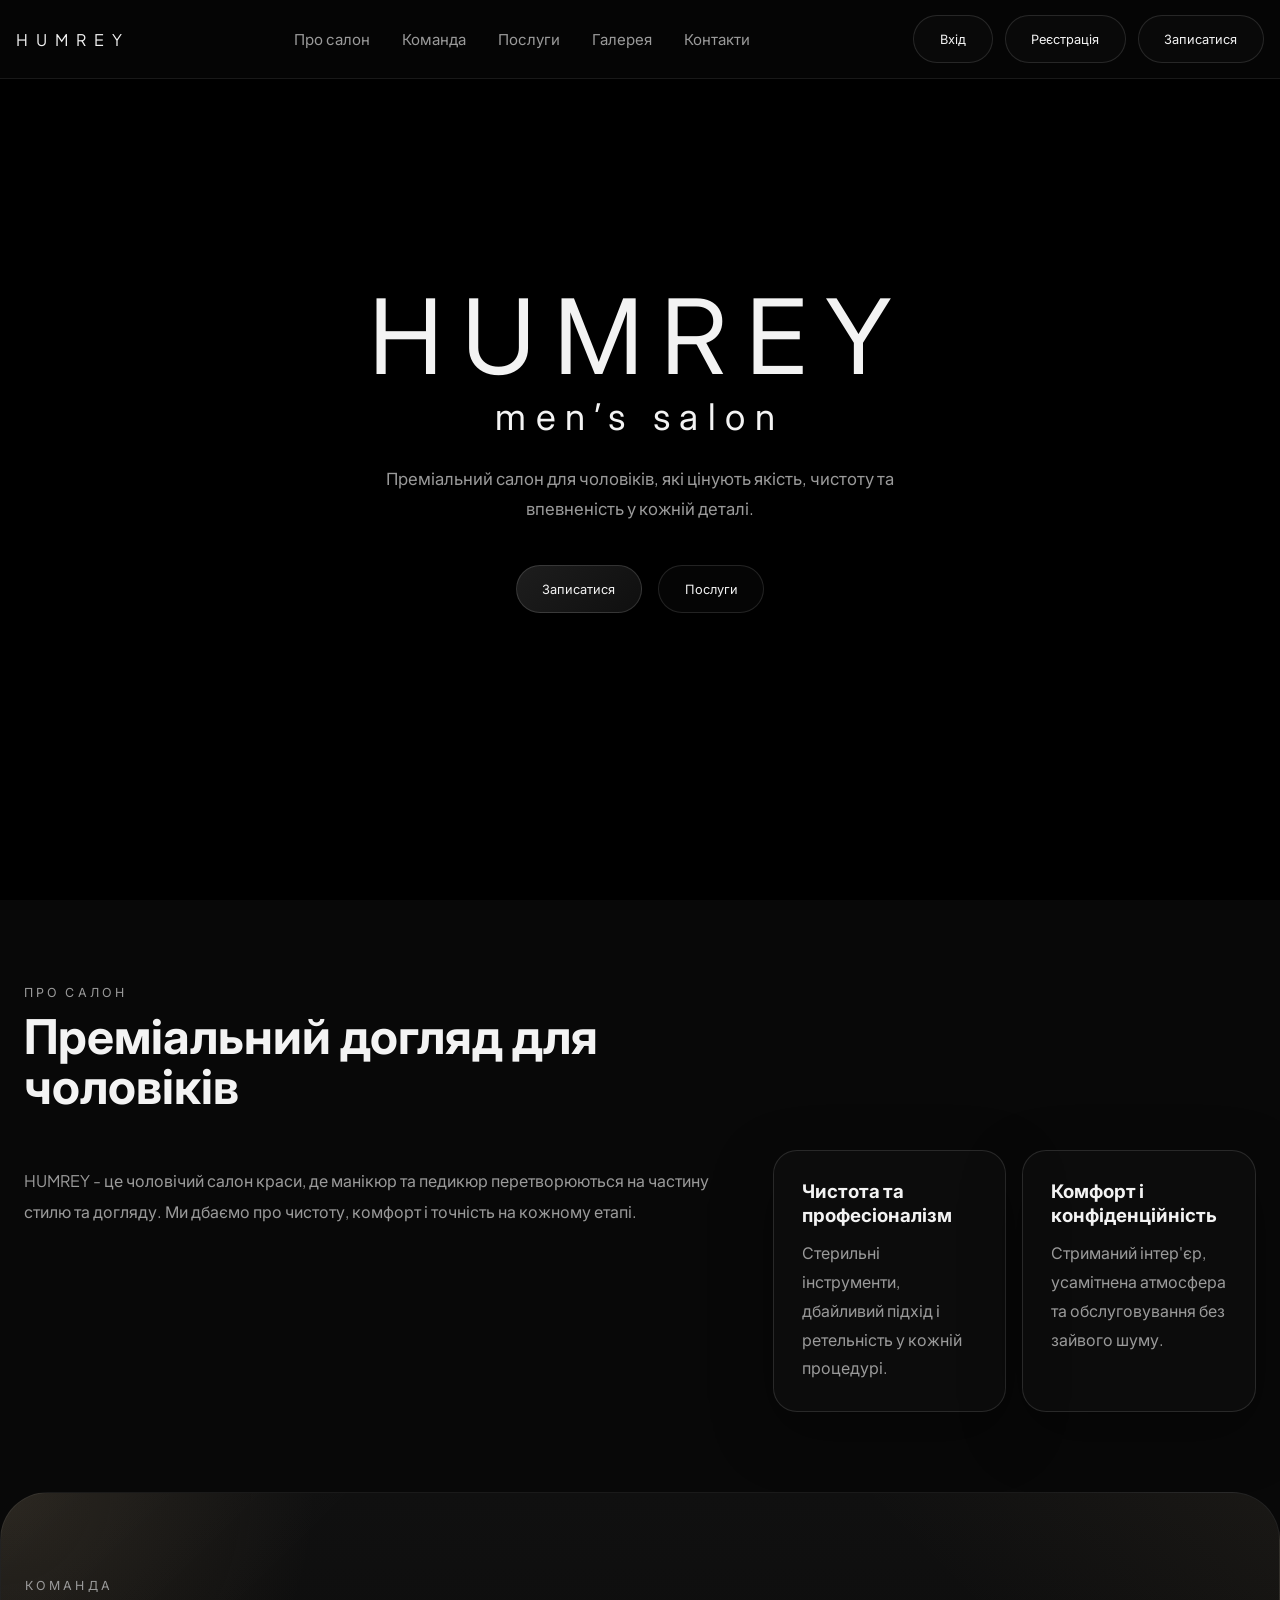
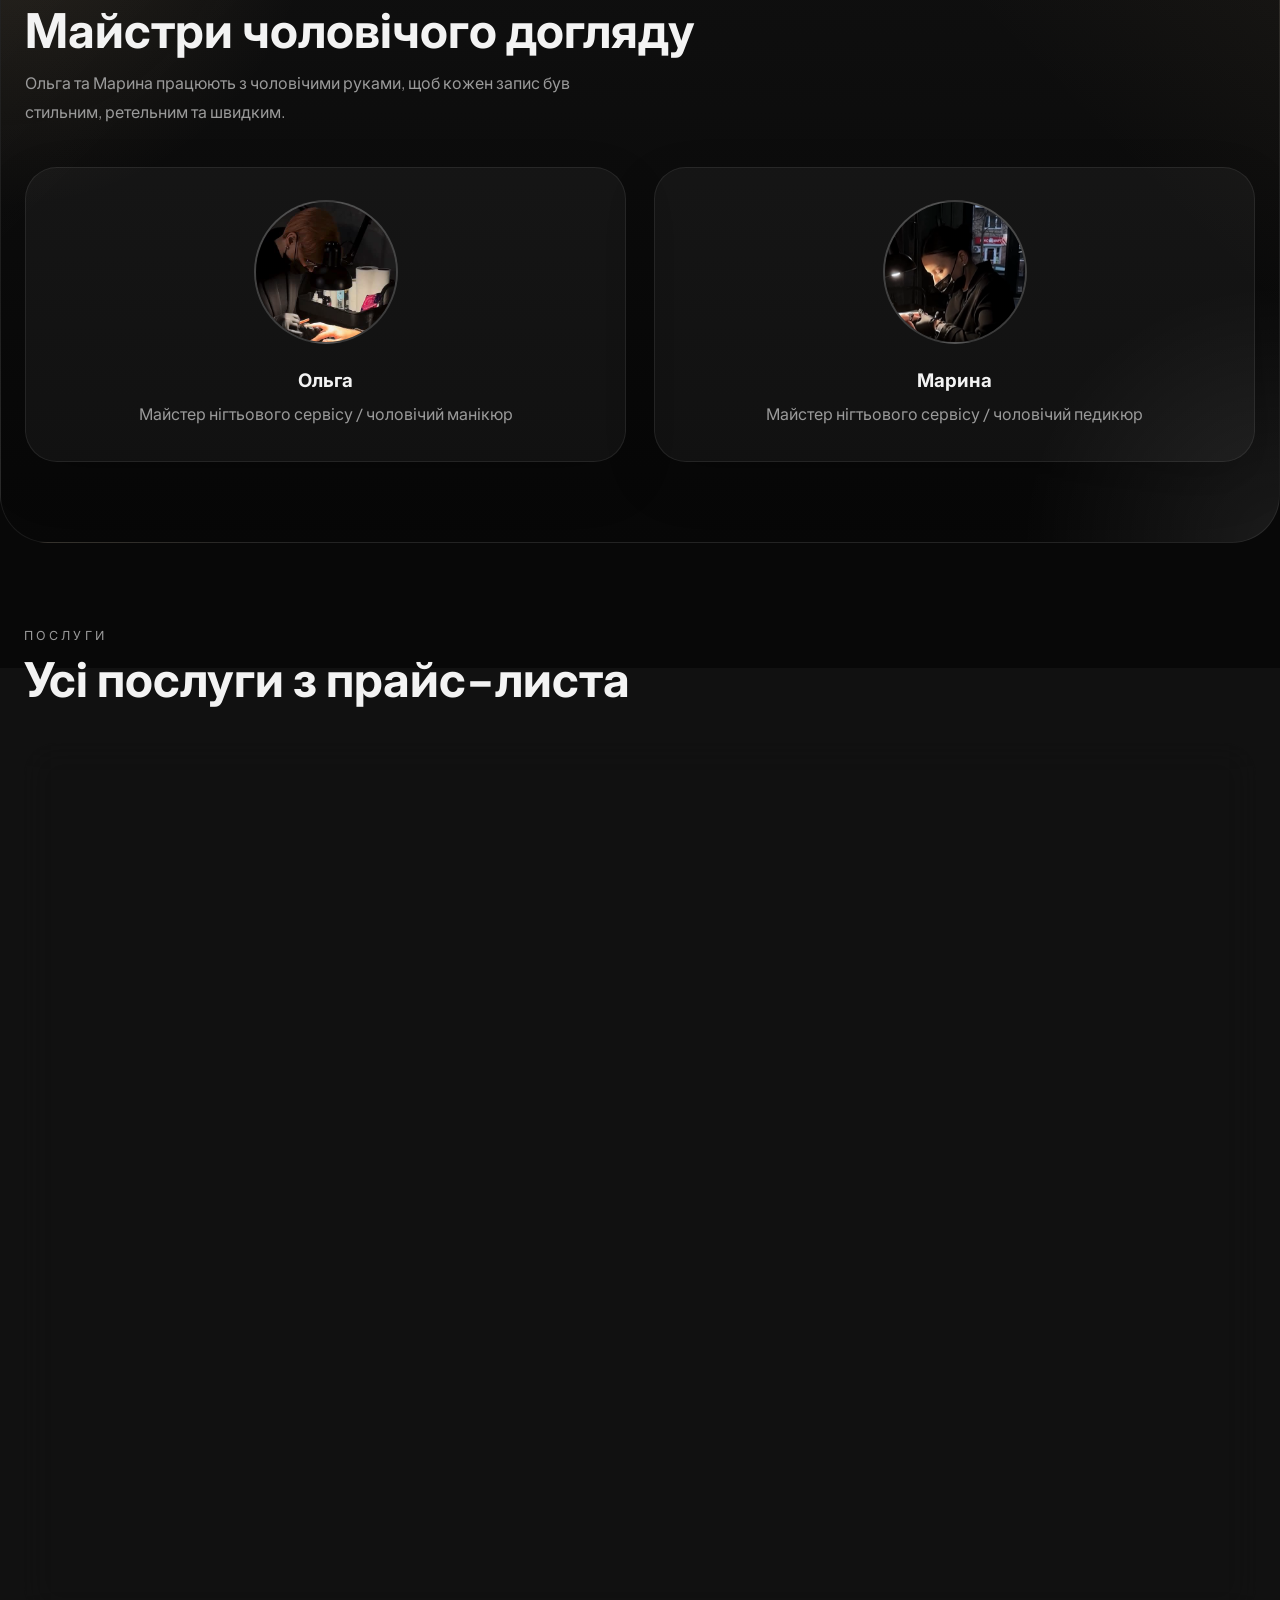
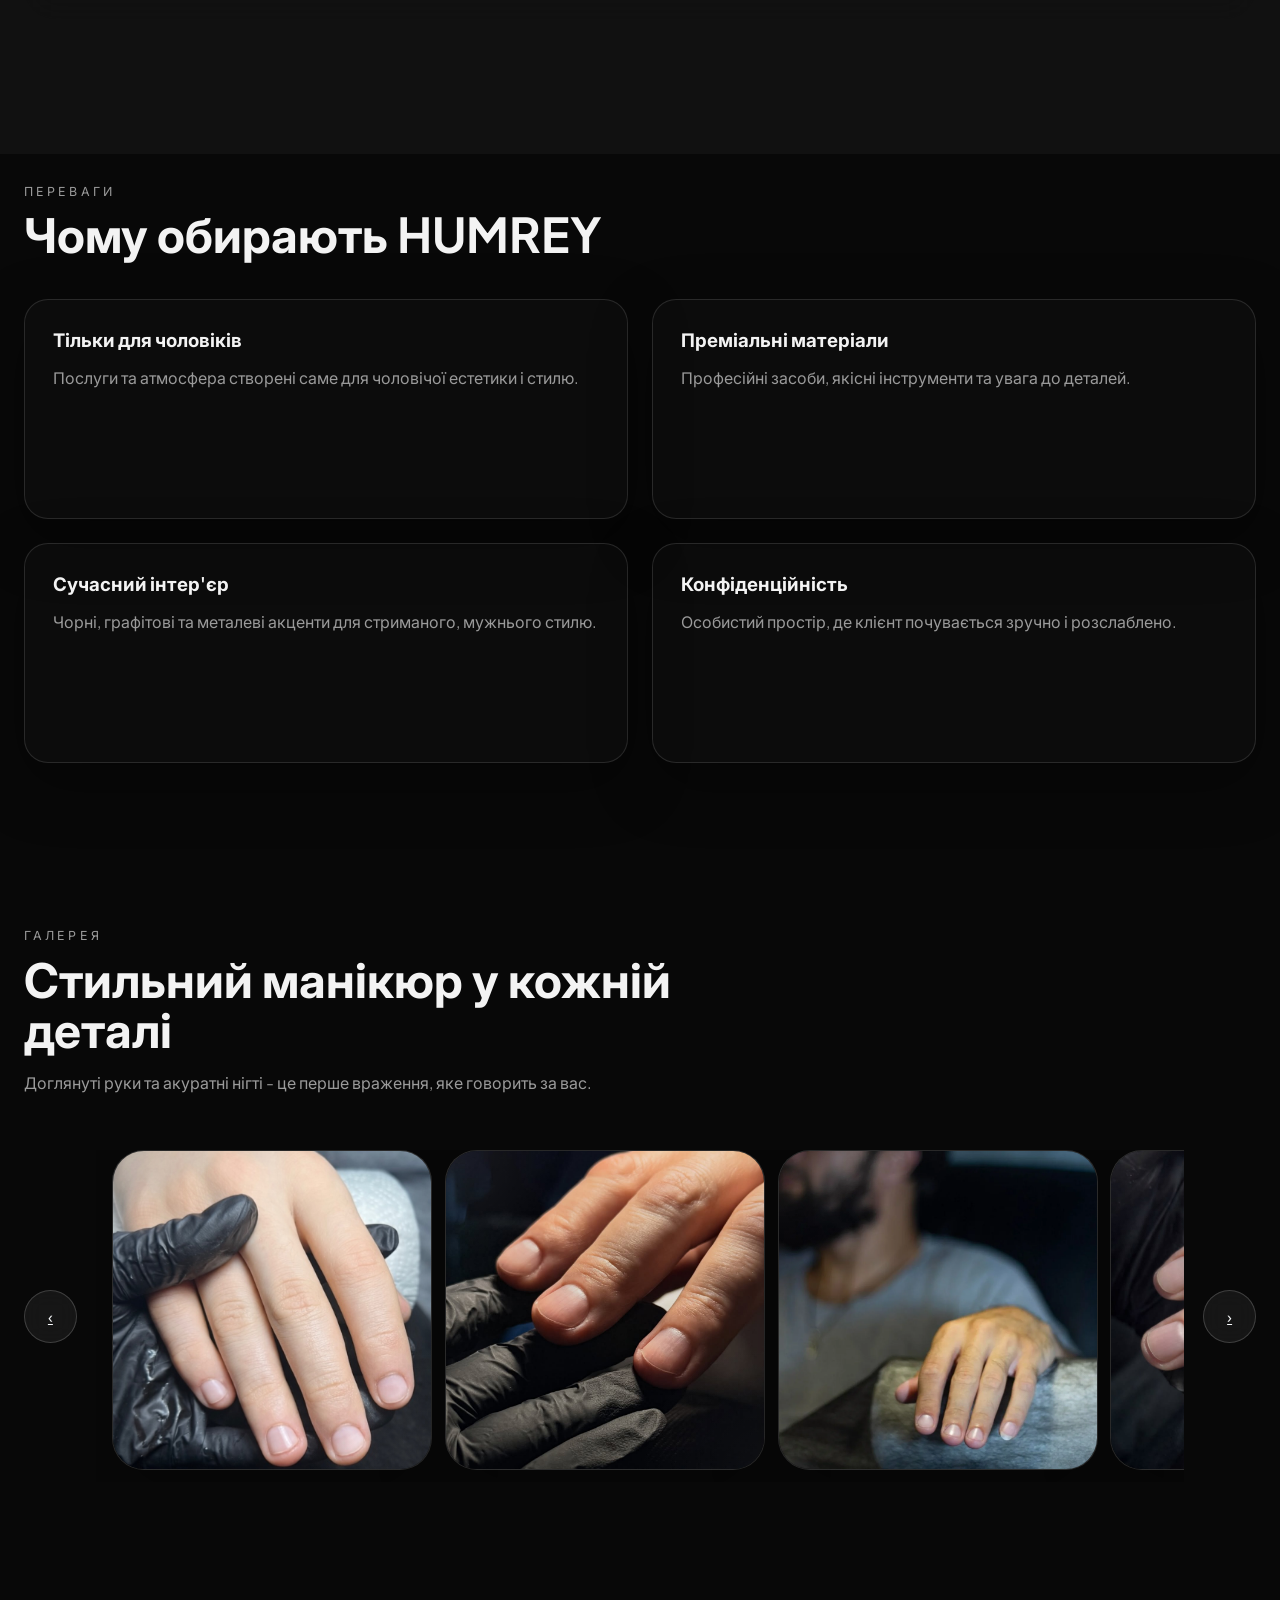
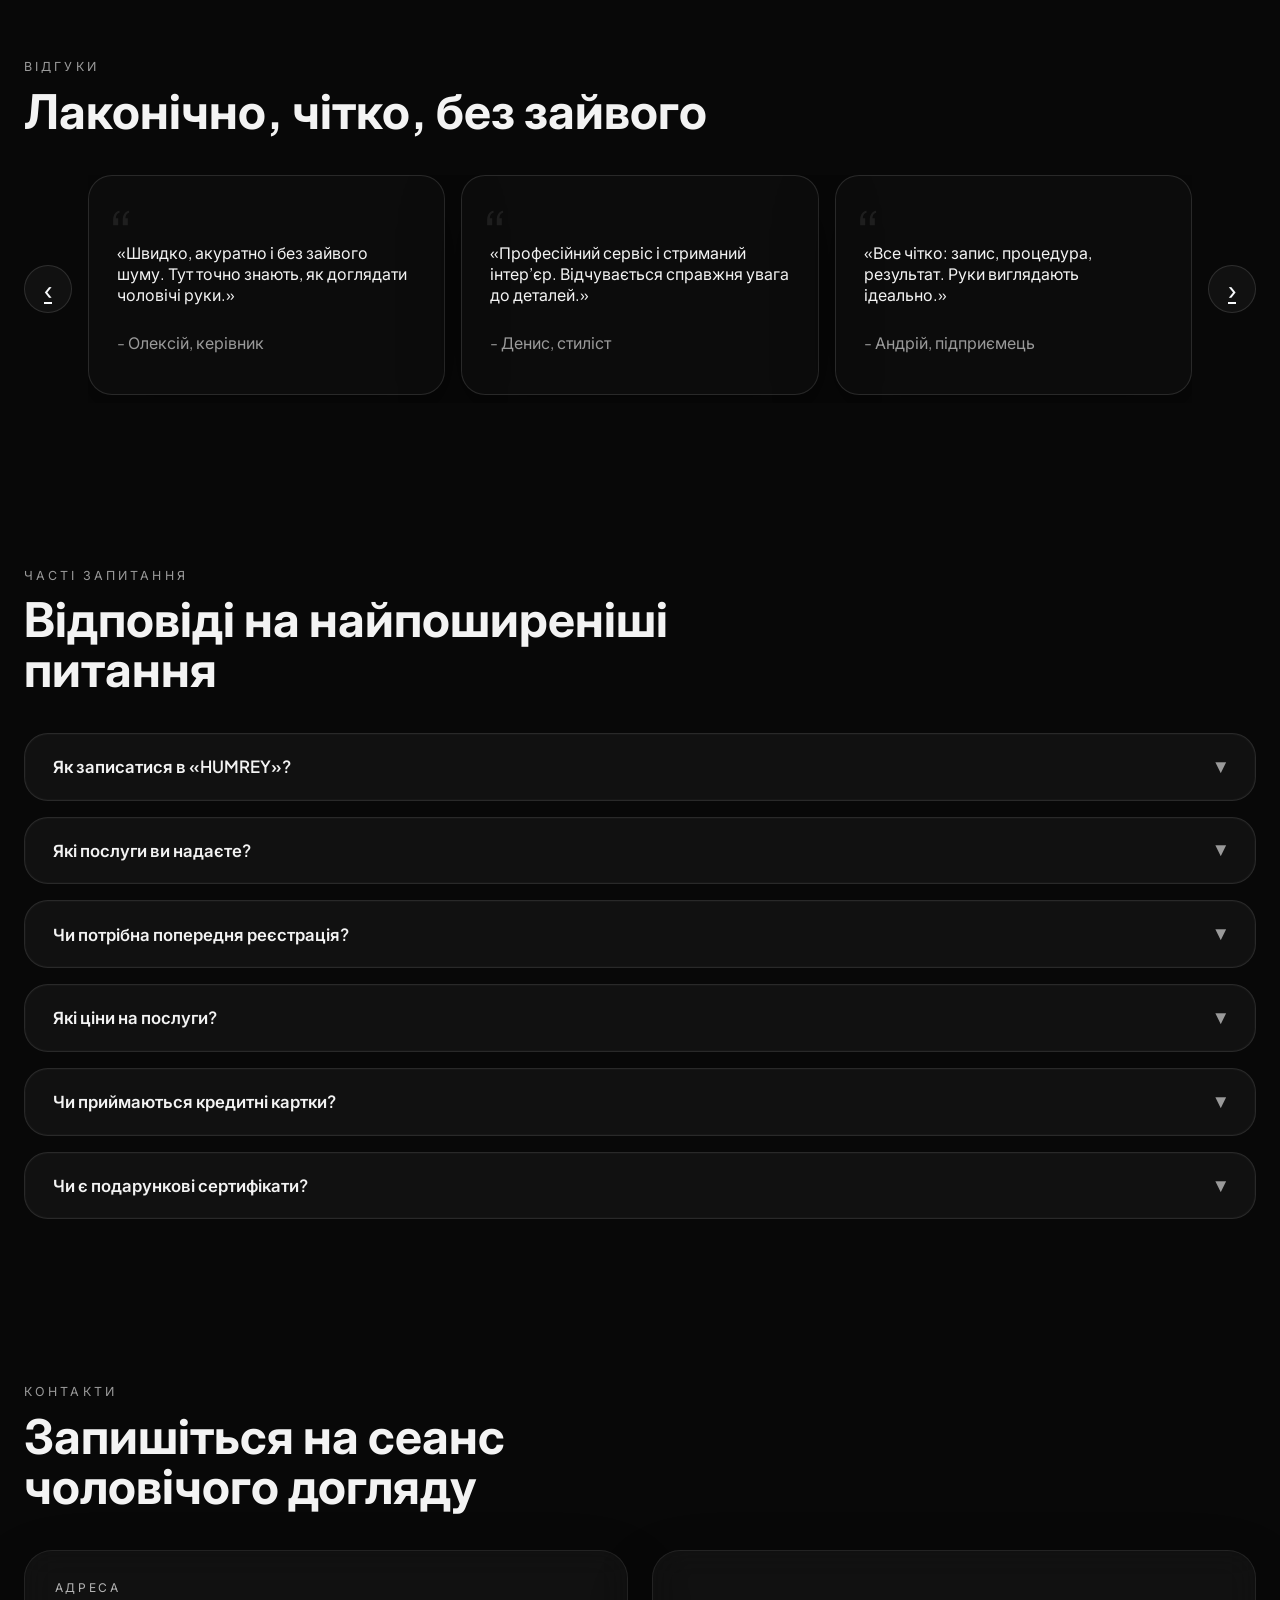
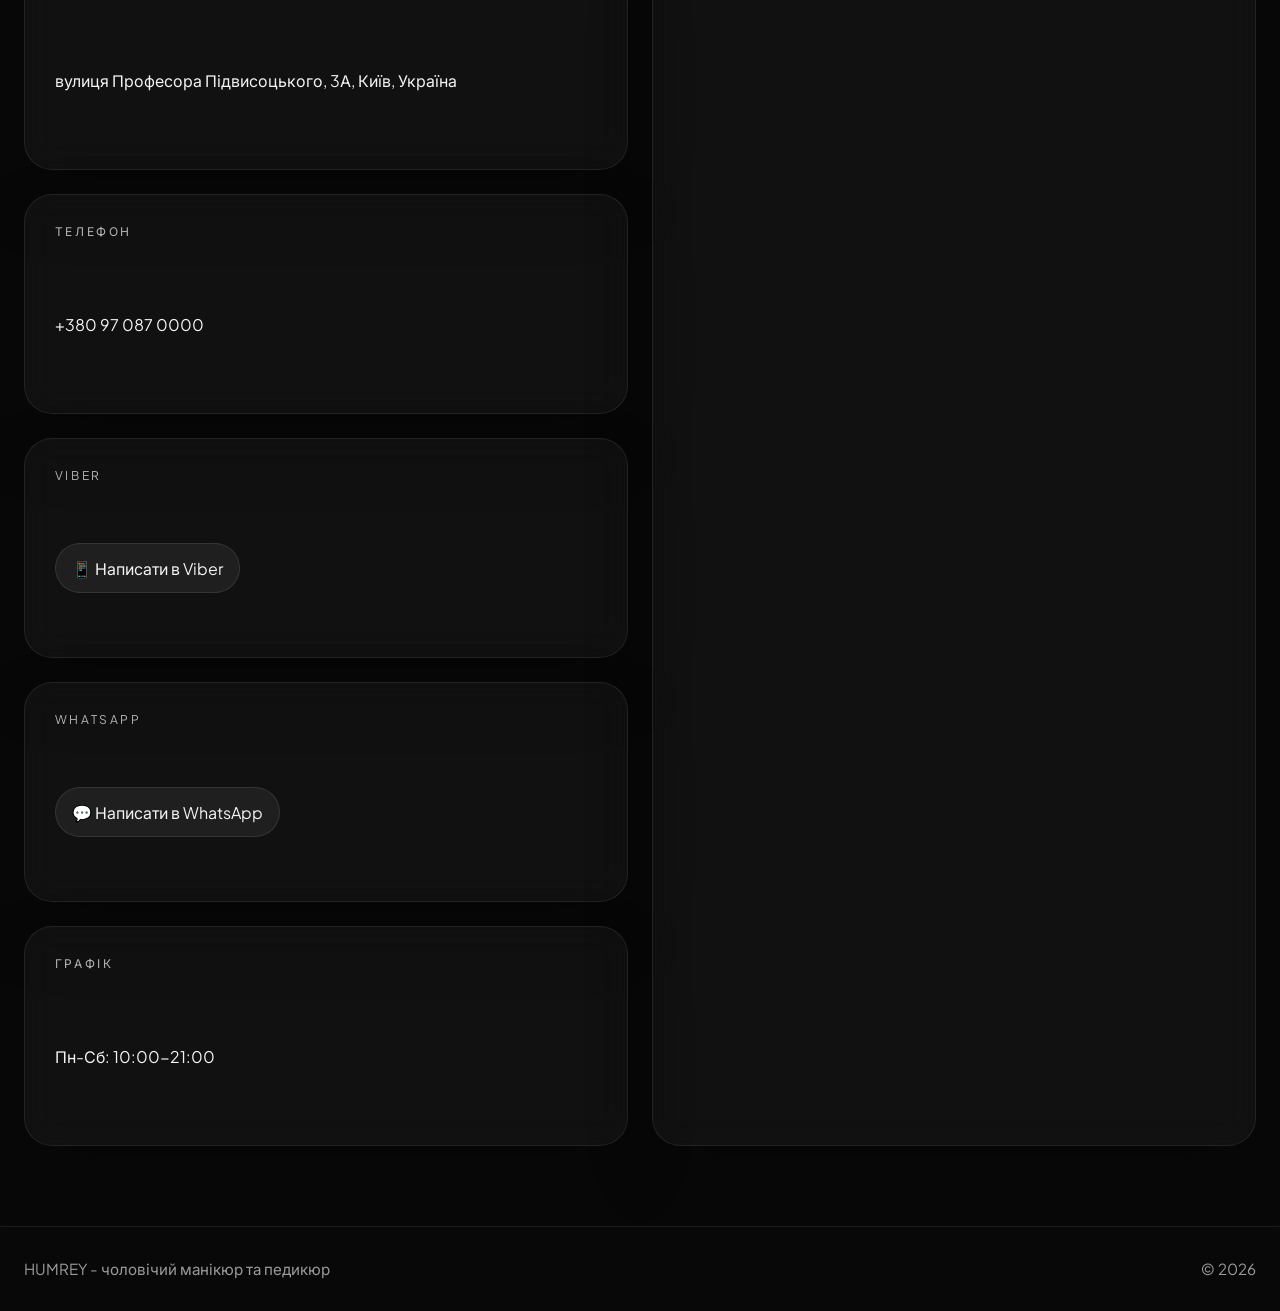
==== commit ee4b448f: "Add files via upload" ====
--- a/index.html
+++ b/index.html
@@ -29,6 +29,35 @@
       <a class='button button-outline' href='booking.html'>Записатися</a>
     </div>
   </header>
+
+  <div class="pull-down-menu" id="pullDownMenu">
+    <div class="pull-down-content">
+      <a href="#about" class="pull-down-link">
+        <span class="pull-down-icon">ℹ️</span>
+        <span>Про салон</span>
+      </a>
+      <a href="#team" class="pull-down-link">
+        <span class="pull-down-icon">👥</span>
+        <span>Команда</span>
+      </a>
+      <a href="#services" class="pull-down-link">
+        <span class="pull-down-icon">✂️</span>
+        <span>Послуги</span>
+      </a>
+      <a href="#gallery" class="pull-down-link">
+        <span class="pull-down-icon">🖼️</span>
+        <span>Галерея</span>
+      </a>
+      <a href="#contact" class="pull-down-link">
+        <span class="pull-down-icon">📞</span>
+        <span>Контакти</span>
+      </a>
+      <a href="booking.html" class="pull-down-link">
+        <span class="pull-down-icon">📅</span>
+        <span>Записатися</span>
+      </a>
+    </div>
+  </div>
 
   <main>
     <section class="hero" id="home">
@@ -1503,6 +1532,89 @@
       });
 
       updateAuthState();
+
+      // Скрытие/показ шапки при скролле
+      const topbar = document.querySelector('.topbar');
+      if (topbar) {
+        let lastScrollTop = 0;
+        let isTopbarHidden = false;
+
+        function toggleTopbarVisibility() {
+          let currentScroll = window.pageYOffset || document.documentElement.scrollTop;
+          
+          if (currentScroll > lastScrollTop && currentScroll > 60) {
+            // Скролл вниз
+            if (!isTopbarHidden) {
+              topbar.style.transform = 'translateY(-120%)';
+              topbar.style.opacity = '0';
+              topbar.style.pointerEvents = 'none';
+              isTopbarHidden = true;
+            }
+          } else {
+            // Скролл вверх или в начало
+            if (isTopbarHidden) {
+              topbar.style.transform = 'translateY(0)';
+              topbar.style.opacity = '1';
+              topbar.style.pointerEvents = 'auto';
+              isTopbarHidden = false;
+            }
+          }
+          lastScrollTop = currentScroll <= 0 ? 0 : currentScroll;
+        }
+
+        topbar.style.transition = 'transform 0.3s ease, opacity 0.3s ease';
+        window.addEventListener('scroll', toggleTopbarVisibility, { passive: true });
+      }
+
+      // Pull-down меню при свайпе вниз
+      const pullDownMenu = document.getElementById('pullDownMenu');
+      if (pullDownMenu) {
+        let touchStartY = 0;
+        let touchEndY = 0;
+        let isDraggingDown = false;
+
+        function closePullDownMenu() {
+          pullDownMenu.classList.remove('active');
+          document.body.style.overflow = '';
+        }
+
+        document.addEventListener('touchstart', function(e) {
+          const scrollTop = window.pageYOffset || document.documentElement.scrollTop;
+          touchStartY = e.touches[0].clientY;
+          isDraggingDown = scrollTop === 0;
+        }, { passive: true });
+
+        document.addEventListener('touchend', function(e) {
+          touchEndY = e.changedTouches[0].clientY;
+          const deltaY = touchEndY - touchStartY;
+          
+          // Если свайп вниз больше чем 80px и мы в начале страницы
+          if (isDraggingDown && deltaY > 80) {
+            pullDownMenu.classList.add('active');
+            document.body.style.overflow = 'hidden';
+          }
+        }, { passive: true });
+
+        // Закрытие меню при клике на ссылку
+        const pullDownLinks = pullDownMenu.querySelectorAll('.pull-down-link');
+        pullDownLinks.forEach(link => {
+          link.addEventListener('click', closePullDownMenu);
+        });
+
+        // Закрытие меню при клике за пределами контента
+        pullDownMenu.addEventListener('click', function(e) {
+          if (e.target === pullDownMenu) {
+            closePullDownMenu();
+          }
+        });
+
+        // Закрытие по Escape
+        document.addEventListener('keydown', function(e) {
+          if (e.key === 'Escape' && pullDownMenu.classList.contains('active')) {
+            closePullDownMenu();
+          }
+        });
+      }
   </script>
 </body>
 </html>
--- a/style.css
+++ b/style.css
@@ -205,7 +205,7 @@
   border-bottom: 1px solid rgba(255, 255, 255, 0.08);
   backdrop-filter: blur(18px);
   pointer-events: auto;
-  transition: transform 0.25s ease;
+  transition: transform 0.3s ease, opacity 0.3s ease;
   overflow: hidden;
 }
 
@@ -3981,3 +3981,100 @@
   }
 }
 
+/* Pull-down меню при свайпе вниз */
+.pull-down-menu {
+  position: fixed;
+  top: 0;
+  left: 0;
+  right: 0;
+  bottom: 0;
+  background: rgba(8, 8, 8, 0.92);
+  backdrop-filter: blur(12px);
+  z-index: 98;
+  display: none;
+  flex-direction: column;
+  align-items: center;
+  justify-content: center;
+  overflow-y: auto;
+  animation: pullDownFadeIn 0.35s ease-out;
+}
+
+.pull-down-menu.active {
+  display: flex;
+}
+
+.pull-down-content {
+  display: grid;
+  grid-template-columns: 1fr;
+  gap: 16px;
+  padding: 60px 24px 80px;
+  max-width: 340px;
+  width: 100%;
+}
+
+.pull-down-link {
+  display: flex;
+  align-items: center;
+  gap: 16px;
+  padding: 18px 22px;
+  border-radius: 18px;
+  background: rgba(255, 255, 255, 0.06);
+  border: 1px solid rgba(255, 255, 255, 0.1);
+  color: #f3f3f3;
+  font-size: 1.05rem;
+  font-weight: 600;
+  text-decoration: none;
+  transition: all 0.25s ease;
+  cursor: pointer;
+}
+
+.pull-down-link:active,
+.pull-down-link:hover {
+  background: rgba(255, 255, 255, 0.12);
+  border-color: rgba(255, 255, 255, 0.2);
+  transform: translateX(8px);
+}
+
+.pull-down-icon {
+  font-size: 1.4rem;
+  display: inline-flex;
+}
+
+body.light-theme .pull-down-menu {
+  background: rgba(255, 255, 255, 0.92);
+}
+
+body.light-theme .pull-down-link {
+  background: rgba(15, 23, 42, 0.06);
+  border-color: rgba(15, 23, 42, 0.12);
+  color: #111827;
+}
+
+body.light-theme .pull-down-link:active,
+body.light-theme .pull-down-link:hover {
+  background: rgba(15, 23, 42, 0.12);
+  border-color: rgba(15, 23, 42, 0.2);
+}
+
+@keyframes pullDownFadeIn {
+  from {
+    opacity: 0;
+  }
+  to {
+    opacity: 1;
+  }
+}
+
+@media (max-width: 480px) {
+  .pull-down-content {
+    max-width: 100%;
+    padding: 50px 18px 60px;
+    gap: 12px;
+  }
+
+  .pull-down-link {
+    padding: 16px 18px;
+    font-size: 1rem;
+  }
+}
+
